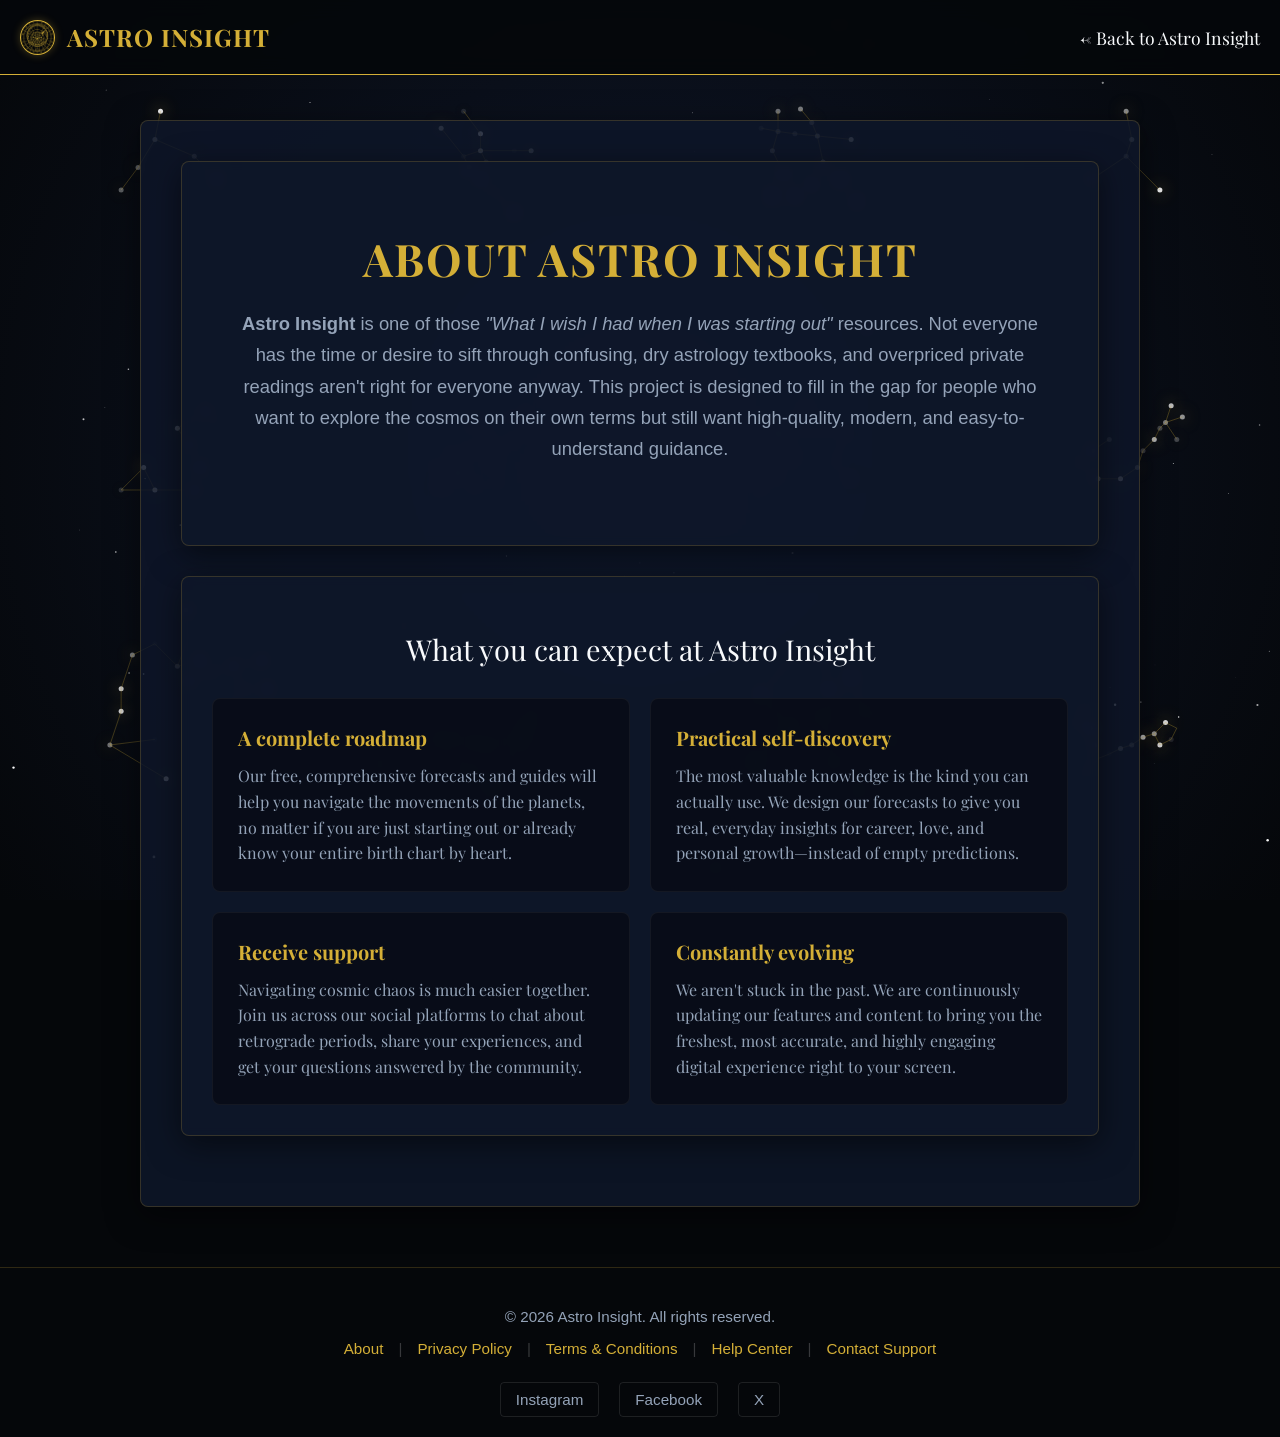
==== about.html @ 708755f7 "Update about.html" ====
<!DOCTYPE html>
<html lang="en">
<head>
    <meta charset="UTF-8">
    <meta name="viewport" content="width=device-width, initial-scale=1.0">
    <title>About | Astro Insight</title>
    <link href="https://fonts.googleapis.com/css2?family=Playfair+Display:ital,wght@0,400;0,700;1,400&display=swap" rel="stylesheet">
    <link rel="stylesheet" href="style.css">
</head>
<body>

    <!-- МАГІЧНИЙ ФОН (Додано) -->
    <canvas id="starlight-canvas"></canvas>

    <nav class="navbar">
        <a href="index.html" class="nav-logo-link" style="text-decoration: none; color: inherit;">
    <div class="nav-logo">
        <img src="logo.png" alt="Astro Insight Logo" class="logo-img">
        Astro Insight
    </div>
        </a>
        <div class="nav-links">
            <a href="index.html">← Back to Astro Insight</a>
        </div>
    </nav>

    <main class="about-container">
        <!-- Вступний текст -->
        <section class="about-intro">
            <h1>About Astro Insight</h1>
            <p class="hero-text">
                <strong>Astro Insight</strong> is one of those <em>"What I wish I had when I was starting out"</em> resources. Not everyone has the time or desire to sift through confusing, dry astrology textbooks, and overpriced private readings aren't right for everyone anyway. This project is designed to fill in the gap for people who want to explore the cosmos on their own terms but still want high-quality, modern, and easy-to-understand guidance.
            </p>
        </section>
        
        <!-- Сітка з 4 карток -->
        <section class="about-features">
            <h2>What you can expect at Astro Insight</h2>
            <div class="features-grid">
                <div class="feature-card">
                    <h4>A complete roadmap</h4>
                    <p>Our free, comprehensive forecasts and guides will help you navigate the movements of the planets, no matter if you are just starting out or already know your entire birth chart by heart.</p>
                </div>
                <div class="feature-card">
                    <h4>Practical self-discovery</h4>
                    <p>The most valuable knowledge is the kind you can actually use. We design our forecasts to give you real, everyday insights for career, love, and personal growth—instead of empty predictions.</p>
                </div>
                <div class="feature-card">
                    <h4>Receive support</h4>
                    <p>Navigating cosmic chaos is much easier together. Join us across our social platforms to chat about retrograde periods, share your experiences, and get your questions answered by the community.</p>
                </div>
                <div class="feature-card">
                    <h4>Constantly evolving</h4>
                    <p>We aren't stuck in the past. We are continuously updating our features and content to bring you the freshest, most accurate, and highly engaging digital experience right to your screen.</p>
                </div>
            </div>
        </section>
    </main>
    
    <footer class="site-footer">
    <p>&copy; 2026 Astro Insight. All rights reserved.</p>
    <div class="footer-links">
        <a href="about.html">About</a>
        <span class="divider">|</span>
        <a href="privacy.html">Privacy Policy</a>
        <span class="divider">|</span>
        <a href="terms.html">Terms & Conditions</a>
        <span class="divider">|</span>
        <a href="helpcenter.html">Help Center</a>
        <span class="divider">|</span>
        <a href="support.html">Contact Support</a>
    </div>
<div class="social-links">
        <a href="#" target="_blank" rel="noopener">Instagram</a>
        <a href="#" target="_blank" rel="noopener">Facebook</a>
        <a href="#" target="_blank" rel="noopener">X</a>
    </div>
</footer>
        
    <script src="script.js?v=20260612"></script>
</body>
</html>
---- style.css ----
/* ==========================================
   GLOBAL MOBILE FIXES & ACCESSIBILITY 
   ========================================== */
html, body {
    overflow-x: hidden; /* Strictly prevent horizontal scrolling */
    width: 100%;
}

*, *::before, *::after {
    box-sizing: border-box; /* Prevent padding from breaking widths */
}

/* Ensure 44x44px minimum tap targets for touchscreens */
.nav-links a, .dropdown-content a, .mobile-submenu a, .tab-btn, .custom-option {
    min-height: 44px;
    display: flex;
    align-items: center;
}

.dropdown-content a {
    padding: 12px 18px; /* Increased tap area */
}

.hamburger {
    padding: 10px; /* Increase tap area */
    margin-right: -10px;
}

/* Fix Tables breaking the layout on articles.html */
.zodiac-table {
    display: block;
    width: 100%;
    overflow-x: auto;
    -webkit-overflow-scrolling: touch;
    white-space: nowrap;
}

/* ==========================================
   ROOT VARIABLES & BASE
   ========================================== */
:root {
    --bg-dark: #0f172a;              /* Темна синя основа */
    --bg-body: #05070a;              /* Найтемніший фон body */
    --bg-panel: rgba(15, 23, 42, 0.85);
    --glow-color: #d4af37;           /* Базовий ЗОЛОТИЙ колір Astro Insight */
    --glow-color-dim: rgba(212, 175, 55, 0.2); 
    --glow-color-mid: rgba(212, 175, 55, 0.4); 
    --text-main: #f8fafc;
    --text-muted: #94a3b8;
    --color-success: #22c55e;        
    --color-success-hover: #16a34a;
    --color-danger: #ef4444;         
}

html { 
    scroll-behavior: smooth; 
    background-color: var(--bg-body); 
}

body {
    margin: 0; padding: 0; 
    font-family: 'Playfair Display', serif; 
    color: var(--text-main);
    background-color: transparent; 
    min-height: 100vh;
    position: relative;
}

/* ФІКСОВАНИЙ CANVAS ДЛЯ ЗІРОК */
#starlight-canvas {
    display: block;
    position: fixed;
    top: 0; left: 0;
    width: 100vw; height: 100vh;
    background: radial-gradient(circle at center, var(--bg-dark) 0%, var(--bg-body) 100%);
    background-size: cover;       
    background-repeat: no-repeat; 
    z-index: -1;
    pointer-events: none;
}

/* ==========================================
   NAVBAR
   ========================================== */
.navbar {
    position: fixed; top: 0; left: 0; width: 100%;
    background: rgba(5, 7, 10, 0.9); backdrop-filter: blur(10px);
    display: flex; justify-content: space-between; align-items: center; gap: 30px;
    padding: 15px 20px; z-index: 1000;
    border-bottom: 1px solid var(--glow-color);
    transition: border-color 0.8s ease;
}

.nav-logo { font-weight: bold; color: var(--glow-color); font-size: 1.5rem; text-transform: uppercase; margin-right: auto; letter-spacing: 1px; display: flex; align-items: center; gap: 12px; }
.logo-img { height: 35px; width: auto; border-radius: 50%; border: 1px solid var(--glow-color); box-shadow: 0 0 8px rgba(212, 175, 55, 0.3); transition: transform 0.3s cubic-bezier(0.25, 1, 0.5, 1), box-shadow 0.3s ease; cursor: pointer; }
.logo-img:hover { transform: scale(1.3); box-shadow: 0 0 15px var(--glow-color); }

.nav-links { display: flex; align-items: center; gap: 15px; }
.nav-links a { color: var(--text-main); text-decoration: none; font-size: 1.1rem; transition: 0.3s; }
.nav-links a:hover { color: var(--glow-color); }
.nav-logo-link { text-decoration: none; color: inherit; display: flex; align-items: center; }

.reset-btn {
    background: transparent; border: 1px solid var(--text-muted);
    color: var(--text-muted); padding: 5px 12px; border-radius: 15px;
    font-size: 0.9rem; cursor: pointer; transition: 0.3s; margin-left: 10px;
    font-family: 'Playfair Display', serif;
}
.reset-btn:hover { border-color: var(--glow-color); color: var(--glow-color); }

/* ==========================================
   MAIN LAYOUT & CARDS
   ========================================== */
.container {
    position: relative; z-index: 1; width: 95%; max-width: 1000px;
    margin: 100px auto 40px; text-align: center;
}

header h1 { font-size: 3.5rem; color: var(--glow-color); margin-bottom: 5px; text-transform: uppercase; letter-spacing: 3px; font-weight: 700;}
.subtitle { color: var(--text-muted); font-size: 1.1rem; margin-bottom: 20px; font-style: italic;}

section {
    background: var(--bg-panel); backdrop-filter: blur(5px);
    padding: 30px; border-radius: 8px; margin-bottom: 30px;
    border: 1px solid var(--glow-color-dim);
    box-shadow: 0 8px 32px rgba(0,0,0,0.5);
    transition: border-color 0.8s ease, box-shadow 0.8s ease;
}
section:hover { border-color: var(--glow-color); box-shadow: 0 0 20px rgba(0,0,0,0.6);}
section h3 { font-size: 2rem; margin-top: 0; color: var(--text-main); font-weight: 400;}

.omen-box { border-left: 3px solid var(--glow-color); display: flex; justify-content: center; gap: 10px; font-size: 1.2rem;}
.omen-label { font-weight: bold; color: var(--glow-color);}

.two-col-grid { display: grid; grid-template-columns: 1fr 1fr; gap: 30px; margin-bottom: 30px; }

/* Forms & Inputs */
.selector-group, .ask-input-group { display: flex; justify-content: center; align-items: center; gap: 10px; margin: 15px 0; }
select, input { padding: 12px; background: rgba(0,0,0,0.5); color: white; border: 1px solid var(--text-muted); border-radius: 4px; outline: none; font-family: 'Playfair Display', serif; font-size: 1.1rem;}
select:focus, input:focus { border-color: var(--glow-color); }
.ask-input-group input { width: 70%; }
.plus-icon { font-size: 2rem; color: var(--glow-color); }

.glow-btn {
    padding: 12px 25px; background: var(--glow-color); border: none; border-radius: 4px;
    color: var(--bg-body); font-weight: bold; cursor: pointer; transition: 0.3s; text-transform: uppercase; letter-spacing: 1px; font-family: 'Playfair Display', serif; font-size: 1rem;
}
.glow-btn:hover { background: var(--text-main); box-shadow: 0 0 15px var(--glow-color); }
.glow-btn.outline { background: transparent; border: 1px solid var(--glow-color); color: var(--glow-color); }
.glow-btn.outline:hover { background: var(--glow-color); color: var(--bg-body); }
.glow-btn.success-btn { background: var(--color-success); color: var(--bg-body); }
.glow-btn.success-btn:hover { background: var(--color-success-hover); box-shadow: 0 0 15px var(--color-success); }

.result-text { margin-top: 15px; font-style: italic; color: var(--glow-color); font-size: 1.2rem; min-height: 25px;}

/* Zodiac Grid */
.zodiac-grid { display: grid; grid-template-columns: repeat(auto-fit, minmax(140px, 1fr)); gap: 15px; }
.card {
    background: rgba(0,0,0,0.4); padding: 25px 10px; border-radius: 8px; cursor: pointer;
    border: 1px solid rgba(255,255,255,0.05); transition: 0.5s;
}
.card:hover { transform: translateY(-5px); border-color: var(--glow-color); background: rgba(0,0,0,0.7);}
.card .icon { font-size: 3rem; margin-bottom: 10px; transition: color 0.8s; }
.card h3 { margin: 0 0 5px 0; font-size: 1.4rem; }
.sign-motto { font-size: 0.9rem; color: var(--text-muted); font-style: italic; }

/* 3D Tarot */
.tarot-grid { display: flex; justify-content: center; gap: 20px; margin-top: 25px; flex-wrap: wrap; perspective: 1000px; }
.tarot-card { width: 130px; height: 210px; cursor: pointer; background: transparent; border: none; padding: 0;}
.tarot-inner { position: relative; width: 100%; height: 100%; text-align: center; transition: transform 0.8s cubic-bezier(0.175, 0.885, 0.32, 1.275); transform-style: preserve-3d; }
.tarot-card.flipped .tarot-inner { transform: rotateY(180deg); }
.tarot-front, .tarot-back { position: absolute; width: 100%; height: 100%; backface-visibility: hidden; border-radius: 8px; display: flex; flex-direction: column; justify-content: center; align-items: center; padding: 10px; }
.tarot-front { background: rgba(0,0,0,0.8); border: 2px solid var(--glow-color); color: var(--glow-color); font-size: 3.5rem; }
.tarot-back { background: var(--bg-panel); border: 2px solid var(--text-main); transform: rotateY(180deg); }
.tarot-title { color: var(--glow-color); font-size: 0.9rem; margin-bottom: 15px; font-style: italic;}
.tarot-name { font-weight: bold; font-size: 1.2rem; color: var(--text-main);}

/* ==========================================
   MODAL, TABS & ATTRIBUTES
   ========================================== */
.modal { 
    display: none; position: fixed; z-index: 2000; left: 0; top: 0; 
    width: 100%; height: 100%; background-color: rgba(0,0,0,0.85); overflow-y: auto;
}
.modal-content { 
    background-color: var(--bg-panel); border: 2px solid var(--glow-color); 
    width: 85%; max-width: 750px; max-height: 85vh; border-radius: 12px; 
    position: relative; box-shadow: 0 0 40px rgba(0,0,0,0.8);
    display: flex; flex-direction: column; margin: 100px auto 40px; 
}
.modal-header { flex: 0 0 auto; display: flex; justify-content: flex-end; padding: 10px 15px; background: rgba(0,0,0,0.2); }
.close-btn { font-size: 28px; cursor: pointer; color: var(--glow-color); line-height: 1; padding: 5px; }
.close-btn:hover { color: white; }
.modal-body { padding: 25px; overflow-y: auto; flex: 1; }
.glow-text { color: var(--glow-color); margin-top: 0; text-transform: uppercase; letter-spacing: 2px; font-size: 2.2rem; }

.modal-tabs { display: flex; border-bottom: 1px solid rgba(255,255,255,0.1); margin-bottom: 20px; }
.tab-btn { flex: 1; background: transparent; border: none; color: var(--text-muted); padding: 12px; cursor: pointer; border-bottom: 3px solid transparent; font-family: 'Playfair Display', serif; font-size: 1.05rem; }
.tab-btn.active { color: var(--glow-color); border-bottom-color: var(--glow-color); font-weight: bold; }
.tab-content { display: none; line-height: 1.6; text-align: left; font-size: 1.1rem; }
.tab-content.active-content { display: block; animation: fadeIn 0.4s; }

.lucky-attributes { 
    display: flex; justify-content: space-between; align-items: center; gap: 15px; 
    background: rgba(0,0,0,0.4); padding: 15px; border-radius: 6px; 
    margin-bottom: 20px; border: 1px solid rgba(255,255,255,0.1); flex-wrap: wrap;
}
.attribute-box { display: flex; align-items: center; gap: 8px; font-size: 1rem; }
.attr-label { color: var(--text-muted); font-style: italic; }
.attr-value { font-weight: bold; color: var(--text-main); }
.modal-actions { display: flex; flex-direction: row; gap: 15px; margin-top: 25px; }
.modal-actions button { flex: 1; padding: 12px; }

/* ==========================================
   DROPDOWN MENU FOR ARTICLES
   ========================================== */
.nav-dropdown { position: relative; display: inline-block; padding-bottom: 15px; margin-bottom: -15px; }
.nav-dropdown .dropbtn { cursor: pointer; color: var(--text-main); text-decoration: none; font-size: 1.1rem; transition: 0.3s; }
.nav-dropdown:hover .dropbtn { color: var(--glow-color); }
.dropdown-content {
    display: none; position: absolute; top: 100%; left: 50%; transform: translateX(-50%);
    background: rgba(5, 7, 10, 0.95); backdrop-filter: blur(15px); min-width: 180px;
    box-shadow: 0px 8px 32px rgba(0, 0, 0, 0.7); border: 1px solid var(--glow-color-dim);
    border-radius: 6px; z-index: 1010; padding: 6px 0; transition: all 0.3s ease;
}
.dropdown-content::before {
    content: ''; position: absolute; bottom: 100%; left: 50%; transform: translateX(-50%);
    border: 6px solid transparent; border-bottom-color: var(--glow-color-dim);
}
.dropdown-content a { color: var(--text-main); padding: 10px 18px; text-decoration: none; display: block; font-size: 1rem; text-align: left; transition: 0.2s; font-family: 'Playfair Display', serif; }
.dropdown-content a:hover { background: rgba(212, 175, 55, 0.1); color: var(--glow-color); }
.nav-dropdown:hover .dropdown-content { display: block; border-color: var(--glow-color); }

.mobile-submenu {
    display: flex; flex-direction: column; align-items: center; gap: 8px; margin: 5px 0 15px 0;
    padding: 5px; background: rgba(255, 255, 255, 0.02); border-radius: 6px; width: 80%;
}
.mobile-submenu a { font-size: 1rem !important; color: var(--text-muted) !important; }
.mobile-submenu a:hover { color: var(--glow-color) !important; }

@keyframes fadeIn { from { opacity: 0; transform: translateY(5px); } to { opacity: 1; transform: translateY(0); } }

/* ==========================================
   PERSONAL GRIMOIRE (Archive)
   ========================================== */
.archive-item { 
    background: rgba(0,0,0,0.4); padding: 15px; border-radius: 4px; margin-top: 15px; 
    border-left: 3px solid var(--glow-color); text-align: left; cursor: pointer;
    transition: all 0.3s ease; display: flex; justify-content: space-between; align-items: center;
}
.archive-item:hover { background: rgba(0,0,0,0.7); transform: translateX(5px); border-color: var(--text-main); }
.archive-info { flex-grow: 1; }
.archive-date { font-size: 0.9rem; color: var(--text-muted); margin-bottom: 5px; font-style: italic; }
.delete-btn { background: transparent; border: none; color: var(--text-muted); font-size: 1.8rem; cursor: pointer; padding: 0 10px; transition: color 0.3s; line-height: 1; }
.delete-btn:hover { color: var(--color-danger); }

/* ==========================================
   MOBILE MENU BASE
   ========================================== */
.hamburger { display: none; flex-direction: column; gap: 6px; cursor: pointer; z-index: 2001; }
.hamburger span { width: 30px; height: 3px; background: var(--glow-color); transition: 0.3s; border-radius: 2px;}

.mobile-menu {
    position: fixed; top: 0; right: -100%; width: 100vw; height: 100vh;
    background: rgba(5, 7, 10, 0.98); backdrop-filter: blur(15px);
    z-index: 2000; display: flex; flex-direction: column;
    align-items: center; justify-content: center; gap: 35px;
    transition: 0.5s cubic-bezier(0.77, 0.2, 0.05, 1);
}
.mobile-menu.open { right: 0; }
.close-menu { position: absolute; top: 20px; right: 30px; font-size: 50px; color: var(--glow-color); cursor: pointer; }
.mobile-menu a { font-size: 2.2rem; color: var(--text-main); text-decoration: none; text-transform: uppercase; letter-spacing: 2px;}
.mobile-menu a:hover { color: var(--glow-color); }

/* ==========================================
   ABOUT SECTION
   ========================================== */
.about-container { max-width: 1000px; margin: 120px auto 60px; padding: 40px; background: var(--bg-panel); border-radius: 8px; border: 1px solid var(--glow-color-dim); box-shadow: 0 8px 32px rgba(0,0,0,0.5); text-align: center; }
.about-intro h1 { font-size: 2.8rem; color: var(--glow-color); margin-bottom: 20px; font-family: 'Playfair Display', serif; text-transform: uppercase; letter-spacing: 2px; }
.hero-text { font-size: 1.15rem; line-height: 1.7; color: var(--text-muted); max-width: 800px; margin: 0 auto 50px; font-family: sans-serif; }
.about-features h2 { font-size: 1.8rem; color: var(--text-main); margin-bottom: 30px; font-weight: 400; }
.features-grid { display: grid; grid-template-columns: repeat(2, 1fr); gap: 20px; text-align: left; }
.feature-card { background: rgba(0, 0, 0, 0.4); padding: 25px; border-radius: 8px; border: 1px solid rgba(255, 255, 255, 0.05); transition: transform 0.4s ease, border-color 0.4s ease; }
.feature-card:hover { transform: translateY(-5px); border-color: var(--glow-color); background: rgba(0, 0, 0, 0.7); }
.feature-card h4 { font-size: 1.25rem; margin-top: 0; margin-bottom: 12px; color: var(--glow-color); font-family: 'Playfair Display', serif; }
.feature-card p { font-size: 1rem; line-height: 1.6; margin: 0; color: var(--text-muted); }

/* ==========================================
   STATIC PAGES BACKGROUND
   ========================================== */
body.static-page { background: radial-gradient(circle at center, var(--bg-dark) 0%, var(--bg-body) 100%) !important; background-size: cover !important; background-repeat: no-repeat !important; }

/* ==========================================
   HELP CENTER & FAQ
   ========================================== */
.faq-container { max-width: 800px; margin: 120px auto 60px; padding: 40px; background: var(--bg-panel); border-radius: 8px; border: 1px solid var(--glow-color-dim); box-shadow: 0 8px 32px rgba(0,0,0,0.5); text-align: left; }
.faq-header { border-bottom: 1px solid rgba(255,255,255,0.1); padding-bottom: 20px; margin-bottom: 35px; text-align: center; }
.faq-header h1 { font-size: 2.5rem; color: var(--glow-color); margin: 0 0 10px 0; text-transform: uppercase; letter-spacing: 2px;}
.faq-header p { font-size: 1.1rem; color: var(--text-muted); margin: 0; font-family: sans-serif; }
.faq-category-title { font-size: 1.3rem; color: var(--text-main); margin: 30px 0 15px 0; font-weight: 400; letter-spacing: 1px; display: flex; align-items: center; }
.faq-category-title::after { content: ''; flex-grow: 1; margin-left: 15px; height: 1px; background: rgba(255, 255, 255, 0.05); }
details { background: rgba(255, 255, 255, 0.01); border: 1px solid rgba(255, 255, 255, 0.05); border-radius: 6px; margin-bottom: 12px; padding: 16px 20px; transition: all 0.3s ease; }
details[open] { border-color: var(--glow-color-mid); background: rgba(255, 255, 255, 0.03); box-shadow: 0 4px 20px rgba(0, 0, 0, 0.2); }
summary { font-size: 1.1rem; color: var(--text-main); font-family: sans-serif; cursor: pointer; list-style: none; position: relative; padding-right: 30px; font-weight: 400; }
summary::-webkit-details-marker { display: none; }
summary::after { content: '→'; position: absolute; right: 0; top: 50%; transform: translateY(-50%); color: var(--text-muted); transition: transform 0.3s ease, color 0.3s ease; }
details[open] summary::after { transform: translateY(-50%) rotate(90deg) !important; color: var(--glow-color); }
details p, details ul { margin-top: 15px; margin-bottom: 0; font-family: sans-serif; color: var(--text-muted); font-size: 1rem; line-height: 1.6; }
details li { margin-bottom: 8px; }
.faq-footer { text-align: center; margin-top: 50px; padding-top: 30px; border-top: 1px solid rgba(255,255,255,0.05); }
.faq-footer h3 { color: var(--text-main); font-size: 1.4rem; font-weight: 400; margin: 0 0 10px 0; }
.faq-footer p { color: var(--text-muted); font-family: sans-serif; }
.faq-footer a { color: var(--glow-color); text-decoration: none; }
.faq-footer a:hover { text-decoration: underline; }

/* ==========================================
   PRIVACY POLICY & TERMS
   ========================================== */
.privacy-container, .terms-container { max-width: 800px; margin: 120px auto 60px; padding: 40px; background: var(--bg-panel); border-radius: 8px; border: 1px solid var(--glow-color-dim); box-shadow: 0 8px 32px rgba(0,0,0,0.5); text-align: left; }
.privacy-header, .terms-header { border-bottom: 1px solid rgba(255,255,255,0.1); padding-bottom: 20px; margin-bottom: 30px; text-align: center; }
.privacy-header h1, .terms-header h1 { font-size: 2.5rem; color: var(--glow-color); margin: 0 0 10px 0; text-transform: uppercase; letter-spacing: 2px;}
.privacy-intro-summary { background: rgba(255, 255, 255, 0.03); border-left: 3px solid var(--glow-color); padding: 20px; margin-bottom: 40px; border-radius: 0 4px 4px 0; }
.privacy-section, .terms-section { margin-bottom: 35px; }
.privacy-section h2, .terms-section h2 { font-size: 1.4rem; color: var(--text-main); margin-bottom: 15px; font-weight: 400; border-bottom: 1px solid rgba(255,255,255,0.05); padding-bottom: 5px; }
.privacy-section p, .privacy-section li, .terms-section p, .terms-section li { font-size: 1.05rem; line-height: 1.7; color: var(--text-muted); margin-bottom: 12px; font-family: sans-serif; }
.privacy-section ul, .terms-section ul { padding-left: 20px; margin-bottom: 15px; }
.privacy-section strong, .terms-section strong { color: var(--glow-color); font-weight: normal; }
.hr-divider { border: 0; height: 1px; background: linear-gradient(to right, transparent, var(--glow-color-dim), transparent); margin: 30px 0; }
.last-updated { font-size: 1rem; color: var(--text-muted); font-style: italic; margin: 0; }

/* ==========================================
   CONTACT SUPPORT
   ========================================== */
.contact-container { max-width: 900px; margin: 120px auto 60px; padding: 40px; background: var(--bg-panel); border-radius: 8px; border: 1px solid var(--glow-color-dim); box-shadow: 0 8px 32px rgba(0,0,0,0.5); }
.contact-header { border-bottom: 1px solid rgba(255,255,255,0.1); padding-bottom: 20px; margin-bottom: 40px; text-align: center; }
.contact-header h1 { font-size: 2.5rem; color: var(--glow-color); margin: 0 0 10px 0; text-transform: uppercase; letter-spacing: 2px;}
.contact-header p { font-size: 1.1rem; color: var(--text-muted); margin: 0; font-family: sans-serif; }
.contact-grid { display: grid; grid-template-columns: 1fr 1fr; gap: 40px; text-align: left; }
.contact-info h2 { font-size: 1.5rem; color: var(--text-main); margin-top: 0; margin-bottom: 15px; font-weight: 400; }
.contact-info p { font-size: 1.05rem; line-height: 1.6; color: var(--text-muted); font-family: sans-serif; margin-bottom: 25px; }
.info-details { list-style: none; padding: 0; margin: 0 0 30px 0; }
.info-details li { font-family: sans-serif; color: var(--text-muted); margin-bottom: 15px; display: flex; align-items: center; font-size: 1rem; }
.info-details strong { color: var(--glow-color); font-weight: normal; margin-right: 8px; }
.social-links { display: flex; gap: 15px; }
.social-links a { color: var(--text-muted); font-family: sans-serif; text-decoration: none; font-size: 0.95rem; border: 1px solid rgba(255, 255, 255, 0.1); padding: 8px 15px; border-radius: 4px; transition: all 0.3s ease; }
.social-links a:hover { border-color: var(--glow-color); color: var(--glow-color); }
.contact-form { background: rgba(0,0,0,0.3); padding: 30px; border-radius: 6px; border: 1px solid rgba(255,255,255,0.05); }
.form-group { margin-bottom: 20px; }
.form-group label { display: block; color: var(--text-muted); margin-bottom: 8px; font-family: sans-serif; font-size: 0.95rem; }
.form-group input, .form-group textarea { width: 100%; box-sizing: border-box; background: rgba(0, 0, 0, 0.5); border: 1px solid rgba(255, 255, 255, 0.1); color: white; padding: 12px 15px; border-radius: 4px; font-family: sans-serif; font-size: 1rem; transition: border-color 0.3s; }
.form-group input:focus, .form-group textarea:focus { outline: none; border-color: var(--glow-color); }
.form-group textarea { resize: vertical; min-height: 120px; }
.submit-btn { width: 100%; padding: 14px; background: var(--glow-color); color: var(--bg-body); border: none; border-radius: 4px; font-family: 'Playfair Display', serif; font-size: 1.1rem; font-weight: bold; text-transform: uppercase; letter-spacing: 1px; cursor: pointer; transition: all 0.3s ease; }
.submit-btn:hover { background: var(--text-main); box-shadow: 0 0 15px var(--glow-color); }

/* ==========================================
   GLOBAL SITE FOOTER
   ========================================== */
.site-footer { text-align: center; padding: 40px 20px 20px; margin-top: 50px; border-top: 1px solid var(--glow-color-dim); color: var(--text-muted); font-family: sans-serif; font-size: 0.95rem; }
.site-footer p { margin: 0 0 15px 0; }
.footer-links { display: flex; justify-content: center; align-items: center; gap: 15px; flex-wrap: wrap; }
.footer-links a { color: var(--glow-color); text-decoration: none; transition: color 0.3s ease; }
.footer-links a:hover { color: var(--text-main); text-shadow: 0 0 8px var(--glow-color); }
.footer-links .divider { color: rgba(255, 255, 255, 0.2); }

/* ==========================================
   ASTRO-COMPATIBILITY PREMIUM WIDGET
   ========================================== */
.compatibility-section { padding: 60px 20px; display: flex; justify-content: center; align-items: center; }
.compatibility-container { background: transparent; border: none; padding: 40px 30px; max-width: 650px; width: 100%; text-align: center; box-shadow: none; }
.compatibility-container h2 { font-family: 'Playfair Display', serif; font-size: 2.2rem; color: var(--text-main); margin-top: 0; margin-bottom: 10px; text-shadow: 0 0 10px rgba(212, 175, 55, 0.2); }
.compatibility-subtitle { font-family: sans-serif; color: var(--text-muted); font-size: 0.95rem; margin-bottom: 35px; }
.compatibility-form { display: flex; justify-content: space-between; align-items: flex-end; gap: 15px; margin-bottom: 35px; }
.select-group { flex: 1; text-align: left; }
.select-group label { display: block; font-family: sans-serif; font-size: 0.85rem; text-transform: uppercase; letter-spacing: 1px; color: var(--glow-color); margin-bottom: 8px; padding-left: 5px; }
.cosmic-connector { font-size: 1.5rem; color: var(--glow-color); padding-bottom: 8px; text-shadow: 0 0 10px var(--glow-color); animation: pulseGlow 2s infinite ease-in-out; }
.compat-btn { background: var(--glow-color); border: none; border-radius: 8px; padding: 14px 35px; color: var(--bg-body); font-family: 'Playfair Display', serif; font-size: 1.1rem; font-weight: bold; text-transform: uppercase; cursor: pointer; letter-spacing: 1px; transition: all 0.3s ease; box-shadow: 0 0 10px rgba(212, 175, 55, 0.4); }
.compat-btn:hover { transform: translateY(-2px); background: var(--text-main); color: var(--bg-body); box-shadow: 0 0 20px var(--glow-color); }
.compat-btn:active { transform: translateY(1px); }
.compat-result-box { margin-top: 30px; padding: 20px; background: rgba(5, 7, 10, 0.6); border-left: 3px solid var(--glow-color); border-radius: 4px 8px 8px 4px; text-align: left; font-family: 'Playfair Display', serif; font-size: 1.1rem; line-height: 1.6; color: var(--text-main); animation: fadeIn 0.5s ease-out; }
#compatibility-result { margin-top: 30px; text-align: center; border: none; box-shadow: none; background: transparent; padding: 0; }
.compat-score-circle { width: 140px; height: 140px; margin: 0 auto 25px; border-radius: 50%; background: radial-gradient(circle, rgba(212, 175, 55, 0.15) 0%, rgba(5, 7, 10, 0.8) 100%); border: 2px solid var(--glow-color); box-shadow: 0 0 30px rgba(212, 175, 55, 0.3); display: flex; align-items: center; justify-content: center; font-size: 3.8rem; font-family: 'Playfair Display', serif; color: var(--glow-color); }
.compat-analytics { display: flex; flex-direction: column; gap: 15px; text-align: left; }
.insight-box { padding: 15px 20px; border-radius: 8px; background: rgba(255, 255, 255, 0.03); border-left: 4px solid; }
.strength-box { border-left-color: #4CAF50; }
.growth-box { border-left-color: #FF9800; }
.insight-box h4 { margin: 0 0 8px 0; font-size: 1.1rem; letter-spacing: 1px; }
.insight-box p { margin: 0; font-size: 0.95rem; color: var(--text-main); line-height: 1.5; }

@keyframes pulseGlow { 0%, 100% { opacity: 0.6; text-shadow: 0 0 5px var(--glow-color); } 50% { opacity: 1; text-shadow: 0 0 15px var(--glow-color), 0 0 25px var(--glow-color); } }

/* ==========================================
   BLOG POST STYLES & ZODIAC ARTICLES
   ========================================== */
.blog-post { max-width: 800px; margin: 0 auto; padding: 20px; background: rgba(5, 7, 10, 0.6); border-radius: 12px; border: 1px solid rgba(212, 175, 55, 0.2); box-shadow: 0 0 20px rgba(0, 0, 0, 0.5); }
.blog-header { text-align: center; margin-bottom: 40px; }
.blog-title { color: var(--glow-color); font-size: 2.5rem; line-height: 1.3; margin-bottom: 15px; letter-spacing: 1px; }
.blog-meta { color: var(--text-muted); font-style: italic; font-size: 1rem; border-bottom: 1px solid rgba(212, 175, 55, 0.3); padding-bottom: 20px; }
.blog-content { color: var(--text-main); font-size: 1.15rem; line-height: 1.8; text-align: left; }
.blog-content h2 { color: var(--glow-color); margin-top: 40px; margin-bottom: 20px; font-size: 1.8rem; letter-spacing: 1px; }
.blog-content p { margin-bottom: 20px; }

.zodiac-table th, .zodiac-table td { padding: 15px; border-bottom: 1px solid rgba(212, 175, 55, 0.3); text-align: left; }
.zodiac-table th { color: var(--glow-color); font-weight: bold; text-transform: uppercase; letter-spacing: 1px; }
.zodiac-table tr:hover { background: rgba(212, 175, 55, 0.05); }

.articles-container { padding-top: 100px; padding-bottom: 50px; }
.page-title { text-align: center; color: var(--glow-color, #d4af37); font-size: 2.5rem; margin-bottom: 10px; text-shadow: 0 0 15px rgba(212, 175, 55, 0.5); }
.page-subtitle { text-align: center; color: #ccc; margin-bottom: 50px; }
.zodiac-article-block { background: rgba(20, 20, 30, 0.7); border-left: 4px solid var(--glow-color, #d4af37); border-radius: 0 8px 8px 0; padding: 30px; margin-bottom: 40px; box-shadow: 0 5px 15px rgba(0, 0, 0, 0.3); transition: transform 0.3s ease, border-color 0.3s ease; }
.zodiac-article-block:hover { transform: translateX(10px); }
.zodiac-article-block h2 { color: #fff; margin-bottom: 15px; font-size: 1.8rem; display: flex; align-items: center; gap: 10px; }
.article-content p { color: #ddd; line-height: 1.6; margin-bottom: 15px; }

/* ==========================================
   SVG ICONS & WIDGET SELECTS
   ========================================== */
.zodiac-svg-icon { width: 100%; height: 100%; max-width: 48px; display: inline-block; vertical-align: middle; }
.zodiac-svg-icon circle, .zodiac-svg-icon path { fill: var(--glow-color) !important; transition: fill 0.3s ease, filter 0.3s ease; }
.zodiac-card:hover .zodiac-svg-icon circle, .zodiac-card:hover .zodiac-svg-icon path { fill: #ffffff !important; filter: drop-shadow(0 0 8px var(--glow-color)); }

.custom-select { position: relative; width: 100%; min-width: 220px; }
.select-trigger { display: flex; justify-content: space-between; align-items: center; padding: 12px 16px; background: rgba(20, 20, 30, 0.8); border: 1px solid rgba(212, 175, 55, 0.4); border-radius: 8px; color: #fff; cursor: pointer; transition: all 0.3s ease; }
.select-trigger:hover { border-color: var(--glow-color, #d4af37); box-shadow: 0 0 10px rgba(212, 175, 55, 0.2); }
.selected-content { display: flex; align-items: center; gap: 12px; }
.custom-options { position: absolute; top: 100%; left: 0; width: 100%; background: #12121a; border: 1px solid rgba(212, 175, 55, 0.4); border-radius: 8px; margin-top: 5px; padding: 0; list-style: none; max-height: 190px; overflow-y: auto; z-index: 100; box-shadow: 0 12px 30px rgba(0, 0, 0, 0.6); opacity: 0; visibility: hidden; transform: translateY(-10px); transition: all 0.3s ease; }
.custom-options.open { opacity: 1; visibility: visible; transform: translateY(0); }
.custom-option { display: flex; align-items: center; padding: 8px 16px; gap: 10px; cursor: pointer; color: #fff; font-size: 0.95rem; transition: background 0.2s; }
.custom-option:hover { background: rgba(212, 175, 55, 0.15); }
.dropdown-icon { width: 20px; height: 20px; display: flex; justify-content: center; align-items: center; color: var(--glow-color, #d4af37); }
.dropdown-icon svg { width: 100%; height: 100%; fill: currentColor; display: block; }

/* ==========================================
   MODAL TITLE LINK
   ========================================== */
.modal-title-link { color: var(--glow-color, #d4af37); text-decoration: none; display: inline-flex; align-items: center; gap: 8px; transition: all 0.3s ease; cursor: pointer; }
.modal-title-link:hover { text-shadow: 0 0 15px var(--glow-color, #d4af37); transform: scale(1.05); }
.modal-title-link .link-icon { font-size: 0.6em; opacity: 0.7; transition: transform 0.3s ease; }
.modal-title-link:hover .link-icon { transform: translate(3px, -3px); }

/* ==========================================
   CONSOLIDATED TABLET & MOBILE MÓDOSÍTÁSOK (1024px, 768px, 480px)
   ========================================== */
@media (max-width: 1024px) {
    .zodiac-grid { grid-template-columns: repeat(3, 1fr); }
}

@media (max-width: 768px) {
    /* Performance */
    *, *::before, *::after {
        backdrop-filter: none !important;
        -webkit-backdrop-filter: none !important;
    }
    
    /* Navigation */
    #desktopNav { display: none; } 
    .hamburger { display: flex; flex-direction: column; gap: 6px; cursor: pointer; } 
    
    /* Typography Scaling */
    header h1 { font-size: 2.2rem; margin-top: 10px;}
    .subtitle { font-size: 1rem; }
    section h3 { font-size: 1.6rem; }
    .blog-title, .faq-header h1, .contact-header h1, .terms-header h1, .privacy-header h1, .about-intro h1, .page-title { 
        font-size: 1.8rem; 
    }
    
    /* Spacing & Layouts */
    section { padding: 20px 15px; }
    .two-col-grid { grid-template-columns: 1fr; gap: 20px;}
    .contact-grid { grid-template-columns: 1fr; gap: 30px; }
    
    /* Zodiac Grids */
    .zodiac-grid { grid-template-columns: repeat(2, 1fr); gap: 12px; }
    .card { padding: 15px 5px; }
    .card .icon { font-size: 2.5rem; }
    .card h3 { font-size: 1.1rem; }
    
    /* Tarot Cards (FIXED ASPECT RATIO) */
    .tarot-grid { 
        flex-direction: row; 
        flex-wrap: wrap; 
        justify-content: center; 
        gap: 15px;
    }
    .tarot-card { 
        width: 30%; 
        min-width: 90px; 
        max-width: 120px; 
        height: 170px; /* Restored tall card shape */
    } 
    
    /* Forms & Inputs */
    .ask-input-group, .selector-group { flex-direction: column; width: 100%; }
    .ask-input-group input, .selector-group select { width: 100%; }
    .glow-btn, .submit-btn, input, select { width: 100%; min-height: 48px; }
    
    /* Fortune Modal */
    .modal-content { 
        width: 95% !important; 
        margin: 80px auto 20px !important; 
        padding: 25px 15px; 
    }
    .modal-body { padding: 15px; }
    .glow-text { font-size: 1.8rem !important; }
    .modal-tabs { flex-wrap: wrap; }
    .tab-btn { flex: 1 1 100%; text-align: center; border-bottom: 1px solid rgba(255,255,255,0.1); padding: 10px;}
    .modal-actions { flex-direction: column; gap: 10px;}
    
    /* Modal Attributes (FIXED STACKING) */
    .lucky-attributes { 
        flex-direction: column; 
        align-items: stretch; 
        gap: 12px; 
    }
    .attribute-box {
        justify-content: space-between;
        width: 100%;
        border-bottom: 1px solid rgba(255,255,255,0.05);
        padding-bottom: 5px;
    }
    .attribute-box:last-child { border-bottom: none; }
    .attribute-box.energy-box { justify-content: center !important; text-align: center; }

    /* Compatibility Widget */
    .compatibility-section { padding: 40px 15px; }
    .compatibility-container { padding: 25px 15px; }
    .compatibility-form { flex-direction: column; align-items: stretch; gap: 15px; margin-bottom: 25px; }
    .select-group { width: 100%; }
    .custom-select { min-width: 100%; } /* Prevents overflow */
    .cosmic-connector { transform: rotate(90deg); margin: 10px 0; padding-bottom: 0; }
    .compat-btn { width: 100%; }
    
    /* Articles & Static Pages (FIXED RIGHT SHIFT) */
    .privacy-container, .faq-container, .contact-container, .about-container, .terms-container { 
        margin: 100px auto 40px; 
        width: 92%;
        padding: 25px 15px; 
    }
    .blog-post, .zodiac-article-block {
        padding: 20px 15px;
        border-radius: 8px;
    }

    /* About Page Mobile Fixes */
    .features-grid { grid-template-columns: 1fr; gap: 20px; }
    .hero-text { font-size: 1.05rem; margin-bottom: 30px; }
    .feature-card { padding: 20px 15px; }
}

@media (max-width: 480px) {
    header h1 { font-size: 1.8rem; }
    .subtitle { font-size: 0.9rem; }
    .blog-title { font-size: 1.5rem; }
    
    /* Tarot Card scaling for very small screens (iPhone SE) */
    .tarot-card { 
        width: 45%; 
        max-width: 130px; 
        height: 160px; 
    }
    
    .modal-content { margin: 85px auto 20px !important; padding: 20px 12px; }
    .glow-text { font-size: 1.5rem !important; }
    .zodiac-grid { grid-template-columns: repeat(2, 1fr); gap: 8px; }
    .card { padding: 12px 5px; }
    .card .icon { font-size: 2rem; }
    .card h3 { font-size: 1rem; }
    
    .compat-score-circle {
        width: 110px;
        height: 110px;
        font-size: 2.8rem;
    }
    
    /* Compact static page margins for very small screens */
    .privacy-container, .faq-container, .contact-container, .about-container, .terms-container { 
        margin: 85px auto 30px; 
        width: 95%; 
        padding: 20px 10px; 
    }
}
@media (min-width: 769px) {
    #planetsGrid {
        grid-template-columns: repeat(5, 1fr);
    }
}
.site-footer .social-links {
    display: flex;
    justify-content: center !important; /* A !important biztosítja, hogy felülírja a korábbi szabályokat */
    align-items: center;
    width: 100%; /* Kényszeríti, hogy a doboz kitöltse a teret, így van mihez képest középre kerülnie */
    margin-top: 25px;
    gap: 20px;
}

.social-links a {
    color: var(--text-muted); /* Ez pontosan az "All rights reserved" színe */
    text-decoration: none;
    transition: color 0.3s ease;
}

.social-links a:hover {
    color: var(--glow-color); /* Tipp: hovernél felveszi a fenti menü arany/sárga színét, így nagyon menő lesz! */
}
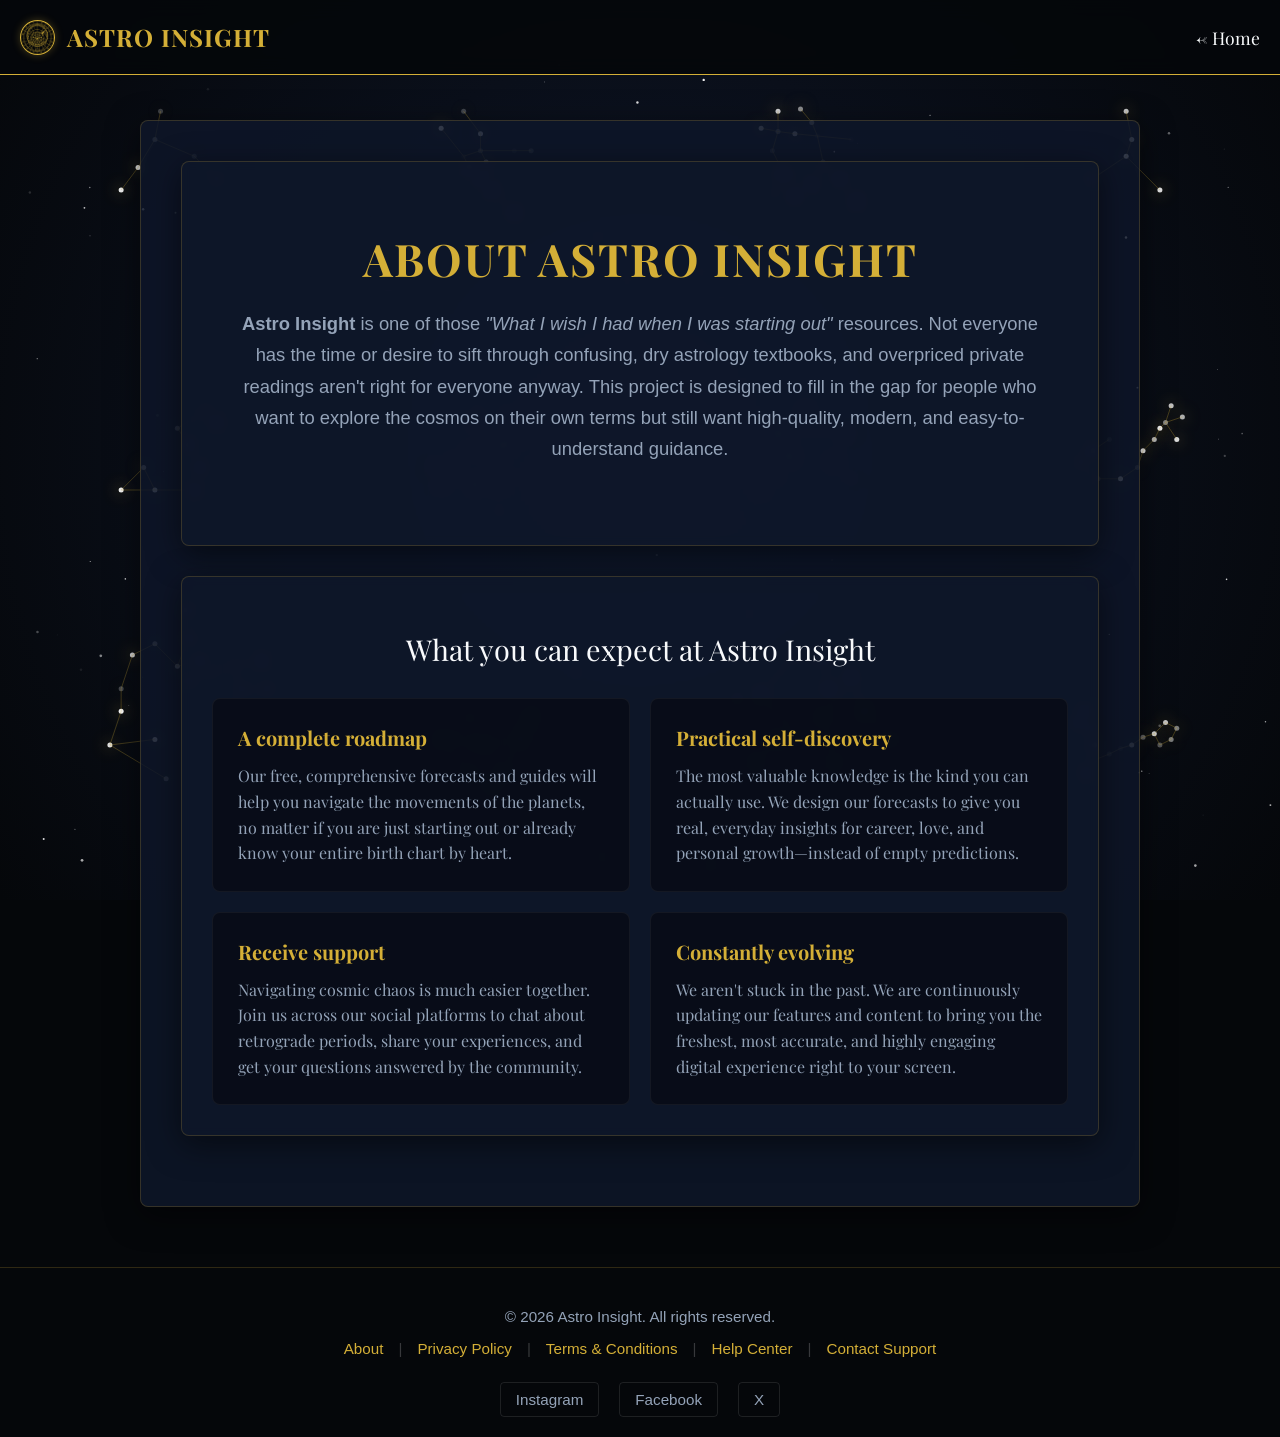
==== commit 0f42bef7: "Change navigation link text to 'Home' Updated navigation link from '← Back to Astro Insight' to '← H" ====
--- a/about.html
+++ b/about.html
@@ -20,7 +20,7 @@
     </div>
         </a>
         <div class="nav-links">
-            <a href="index.html">← Back to Astro Insight</a>
+            <a href="index.html">← Home</a>
         </div>
     </nav>
 
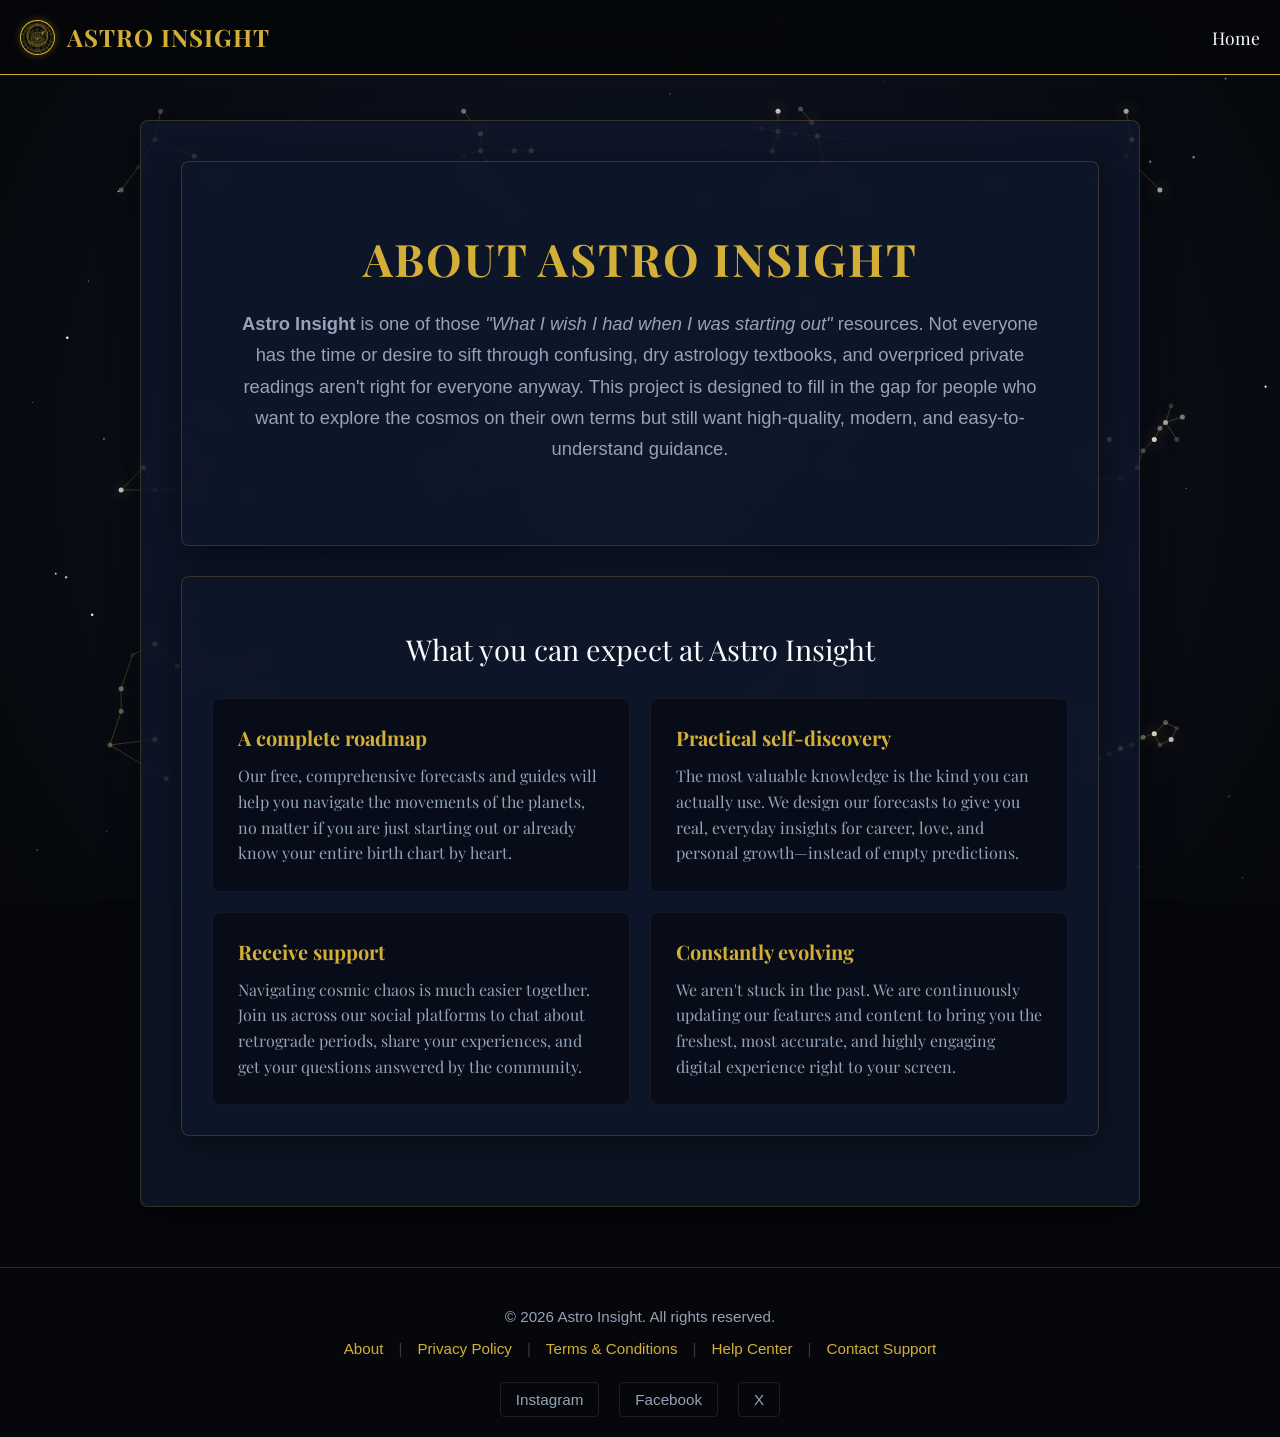
==== commit a8c3ea5a: "Fix HTML encoding issues in about.html" ====
--- a/about.html
+++ b/about.html
@@ -20,7 +20,7 @@
     </div>
         </a>
         <div class="nav-links">
-            <a href="index.html">← Home</a>
+            <a href="index.html">Home</a>
         </div>
     </nav>
 
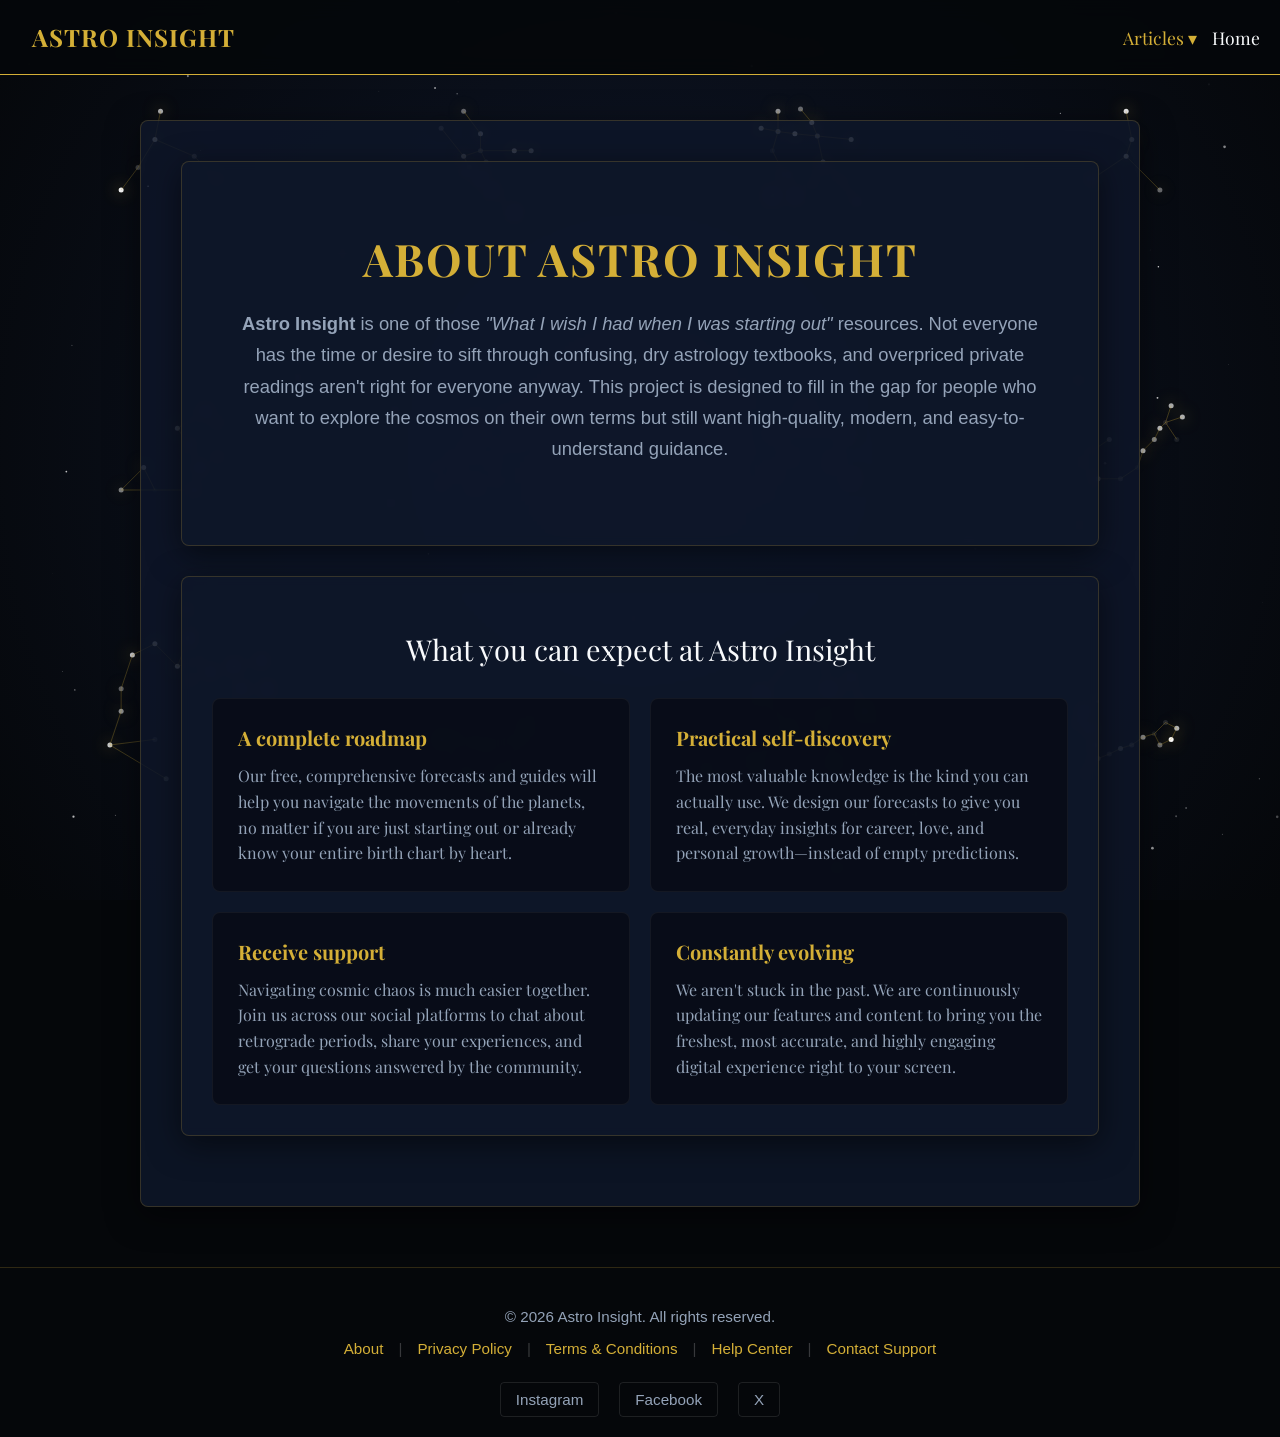
==== commit 34958407: "Update about.html" ====
--- a/about.html
+++ b/about.html
@@ -13,14 +13,135 @@
     <canvas id="starlight-canvas"></canvas>
 
     <nav class="navbar">
-        <a href="index.html" class="nav-logo-link" style="text-decoration: none; color: inherit;">
-    <div class="nav-logo">
-        <img src="logo.png" alt="Astro Insight Logo" class="logo-img">
-        Astro Insight
-    </div>
+        <a href="index.html" class="nav-logo-link">
+            <div class="nav-logo">
+                <div class="logo-svg-container">
+                    <svg id="Logok" xmlns="http://www.w3.org/2000/svg" viewBox="0 0 70.87 70.87">
+                    <defs>
+                        <style>
+                        .cls-1 {
+                            fill: currentColor; /* Успадковує колір аури з CSS */
+                            transition: fill 0.4s ease; /* Плавна зміна кольору */
+                        }
+                        </style>
+                    </defs>
+                    <g id="Logo_2" data-name="Logo 2">
+                        <g id="Logo1">
+                        <path class="cls-1" d="M47.6,46.84a9.42,9.42,0,0,0-1.23-3l0-.06-.11-.18L46,43.37l-.15-.2A9.87,9.87,0,0,0,45,42.08a11.49,11.49,0,0,0-.89-.84h0a12.57,12.57,0,0,0-3.24-2h0l-.49-.2v.1l-.31.26h.06l.41.16a12.44,12.44,0,0,1,3.31,2l.06.06.12.11.12.11.1.1a9.74,9.74,0,0,1,1.06,1.18l.07.09v0l.2.27.15.23a.25.25,0,0,1,0,.07.86.86,0,0,1,.1.16l.12.2v0a9.09,9.09,0,0,1,1,2.88,10,10,0,0,1-1,6.27.54.54,0,0,1-.07.13l0,0c-.09.16-.18.33-.29.5h0c-.35.57-3.65,5.65-9.86,5.62-6,0-9.25-4.79-9.67-5.45a1.63,1.63,0,0,1-.11-.17,5,5,0,0,1-.31-.54h0a9.92,9.92,0,0,1-1.13-5.72,8.93,8.93,0,0,1,1.06-3.52l.18-.31.09-.15.21-.3.08-.12,0-.06.23-.3.22-.27.06-.07.06-.07.15-.16.06-.07.08-.07.13-.14.06-.06.07-.06.1-.1.09-.08.08-.07.07-.06c.2-.18.4-.33.59-.48l.12-.08.09-.07h0a10.82,10.82,0,0,1,1.29-.8,14.88,14.88,0,0,1,1.35-.68l.45-.18h0c-.2-.16-.34-.29-.39-.34l-.47.2H30.6l0,0a12.11,12.11,0,0,0-1.88,1h0a11.75,11.75,0,0,0-2,1.6l-.22.23a10.67,10.67,0,0,0-.7.87l-.12.16h0l-.09.13-.11.16-.15.25h0a10.12,10.12,0,0,0-1.44,4.44A9.77,9.77,0,0,0,25,53.6c.11.2.21.38.32.56a12.3,12.3,0,0,0,2.48,3,12.43,12.43,0,0,0,7.93,3.07,12.53,12.53,0,0,0,10.52-6c.09-.15.19-.31.28-.49A9.69,9.69,0,0,0,47.6,46.84Z"/>
+                        <path class="cls-1" d="M34.23,40.09,34.17,40l-.36.33.06.08c.15.16.29.28.36.35l.39-.36A1.55,1.55,0,0,1,34.23,40.09Zm3.13-8.54a9.6,9.6,0,0,0-.55-1.79h0q-.24-.55-.51-1.05a.56.56,0,0,1,0-.08l0-.08c0-.05-.05-.09-.07-.13L36,28.13,35.84,28a12.12,12.12,0,0,0-2.31-2.55,14,14,0,0,0-7.71-3.21l-.61,0h-.8c-.47,0-5.87.2-9.24,3.83a9.75,9.75,0,0,0-2.53,5.2c0,.06-.06.42-.09.81a10.4,10.4,0,0,0,1.94,6.31q.13.21.3.42a12,12,0,0,0,1.46,1.6,13.53,13.53,0,0,0,8.16,3.51q.46,0,.93,0h.52l.41,0a14.54,14.54,0,0,0,5.55-1.48h0a12.52,12.52,0,0,0,1.85-1.16l.1-.07.42-.34a5.66,5.66,0,0,1-.59-.15l-.11,0-.37.29c-.35.26-.73.51-1.11.74h0a13.35,13.35,0,0,1-1.86.91h0a13.5,13.5,0,0,1-3.18.81h-.08c-.23,0-.47.06-.71.07H26l-.39,0h-.5q-.34,0-.69,0a12.7,12.7,0,0,1-9-4.76c-.13-.15-.23-.29-.32-.4h0L14.94,38l-.1-.15a9.89,9.89,0,0,1-1.67-6.32A8.86,8.86,0,0,1,14.89,27,10.51,10.51,0,0,1,18.4,24a13.15,13.15,0,0,1,6.08-1.45H25c.21,0,.41,0,.6,0h0l.53.06a13.57,13.57,0,0,1,6.15,2.36,11.68,11.68,0,0,1,3,3l.06.09c.08.11.15.23.23.36l0,0,.25.45c.07.13.14.27.2.4h0c.14.29.26.6.38.92a9.53,9.53,0,0,1,.51,4.94h0a7.75,7.75,0,0,1-.39,1.4h0c-.09.22-.19.45-.3.67l.24.06a1.48,1.48,0,0,1,.29.12c.12-.26.23-.51.32-.76v0l.09-.28h0A9.75,9.75,0,0,0,37.36,31.55Z"/>
+                        <path class="cls-1" d="M25.78,43.13c0,.07-.06.14-.09.22a1.09,1.09,0,0,1,.13-.17Zm0,0c0,.07-.06.14-.09.22a1.09,1.09,0,0,1,.13-.17Zm0,0c0,.07-.06.14-.09.22a1.09,1.09,0,0,1,.13-.17Zm0,0c0,.07-.06.14-.09.22a1.09,1.09,0,0,1,.13-.17Zm0,0c0,.07-.06.14-.09.22a1.09,1.09,0,0,1,.13-.17Zm0,0c0,.07-.06.14-.09.22a1.09,1.09,0,0,1,.13-.17Zm0,0c0,.07-.06.14-.09.22a1.09,1.09,0,0,1,.13-.17Zm0,0c0,.07-.06.14-.09.22a1.09,1.09,0,0,1,.13-.17Zm0,0c0,.07-.06.14-.09.22a1.09,1.09,0,0,1,.13-.17Zm0,0c0,.07-.06.14-.09.22a1.09,1.09,0,0,1,.13-.17Zm0,0c0,.07-.06.14-.09.22a1.09,1.09,0,0,1,.13-.17Zm0,0c0,.07-.06.14-.09.22a1.09,1.09,0,0,1,.13-.17Zm0,0c0,.07-.06.14-.09.22a1.09,1.09,0,0,1,.13-.17Zm0,0c0,.07-.06.14-.09.22a1.09,1.09,0,0,1,.13-.17Zm0,0c0,.07-.06.14-.09.22a1.09,1.09,0,0,1,.13-.17Zm21.81-6.41a9.14,9.14,0,0,0-.69-2,8.86,8.86,0,0,0-.67-1.18l0-.07L46,33.12,45.87,33a11.26,11.26,0,0,0-1.8-1.87,13,13,0,0,0-6.45-2.85,11,11,0,0,0-1.32-.11h-1c-.45,0-.87.06-1.29.12a13,13,0,0,0-7.18,3.59l-.29.31c-.15.17-.41.45-.7.84a1.43,1.43,0,0,0-.14.2l-.12.16-.14.21a9.69,9.69,0,0,0-.59,1,8.94,8.94,0,0,0-.93,3.56,8.65,8.65,0,0,0,1,4.44,8,8,0,0,0,.5.86l.1.16.17.24a.71.71,0,0,0,.1.14,11.55,11.55,0,0,0,1,1.19,11.38,11.38,0,0,0,1.53,1.37,13,13,0,0,0,5.23,2.17,12.43,12.43,0,0,0,1.79.19h1.08a13,13,0,0,0,8.49-3.63l.33-.33c.1-.12.36-.42.68-.87l.16-.23.15-.24a2.26,2.26,0,0,0,.16-.26,9.2,9.2,0,0,0,.57-1.09A9,9,0,0,0,47.59,36.72Zm-1.7,6.38,0,.08-.12.2-.16.25-.14.19,0,0a11.74,11.74,0,0,1-8.71,4.6l-.58,0h-.79a11.87,11.87,0,0,1-8.94-4.43l-.13-.17h0l0,0-.2-.29L26,43.46l-.18-.28,0,0a9.19,9.19,0,0,1-1.26-5.41A9,9,0,0,1,25.66,34h0l.15-.24c0-.06.07-.11.1-.16s.1-.16.14-.22.08-.12.12-.16l0-.05a10.62,10.62,0,0,1,3.52-2.95,12.75,12.75,0,0,1,5.21-1.65l.52,0h1.07a12,12,0,0,1,8.76,4.55l0,0,.2.28.07.1c.06.09.12.18.17.27a.35.35,0,0,1,0,.08,1,1,0,0,1,.09.15,9.12,9.12,0,0,1,1.09,3A9.28,9.28,0,0,1,45.89,43.1Zm-20.11,0c0,.07-.06.14-.09.22a1.09,1.09,0,0,1,.13-.17Zm0,0c0,.07-.06.14-.09.22a1.09,1.09,0,0,1,.13-.17Zm0,0c0,.07-.06.14-.09.22a1.09,1.09,0,0,1,.13-.17Zm0,0c0,.07-.06.14-.09.22a1.09,1.09,0,0,1,.13-.17Zm0,0c0,.07-.06.14-.09.22a1.09,1.09,0,0,1,.13-.17Zm0,0c0,.07-.06.14-.09.22a1.09,1.09,0,0,1,.13-.17Zm0,0c0,.07-.06.14-.09.22a1.09,1.09,0,0,1,.13-.17Zm0,0c0,.07-.06.14-.09.22a1.09,1.09,0,0,1,.13-.17Zm0,0c0,.07-.06.14-.09.22a1.09,1.09,0,0,1,.13-.17Zm0,0c0,.07-.06.14-.09.22a1.09,1.09,0,0,1,.13-.17Zm0,0c0,.07-.06.14-.09.22a1.09,1.09,0,0,1,.13-.17Zm0,0c0,.07-.06.14-.09.22a1.09,1.09,0,0,1,.13-.17Zm0,0c0,.07-.06.14-.09.22a1.09,1.09,0,0,1,.13-.17Zm0,0c0,.07-.06.14-.09.22a1.09,1.09,0,0,1,.13-.17Zm0,0c0,.07-.06.14-.09.22a1.09,1.09,0,0,1,.13-.17Z"/>
+                        <path class="cls-1" d="M37.56,42.44a9.31,9.31,0,0,0-.21-1.1s0,0,0-.05-.09-.32-.14-.47h0c0-.13-.09-.26-.14-.38l0-.09,0,0a2.06,2.06,0,0,1-.44.24h0a3.25,3.25,0,0,1,.15.44c0,.13.08.27.12.4a9.17,9.17,0,0,1-.94,6.62v0c-.08.15-.16.29-.24.41l0,.06c-.11.17-.19.3-.26.39l0,0-.07.09c-2.6,3.47-6.87,4.28-9,4.47l-.57,0h0c-.29,0-.5,0-.61,0-.64,0-6.75-.12-10-4.49a9.14,9.14,0,0,1-1.73-6.52,9.26,9.26,0,0,1,1.46-3.88l.33-.48.09-.12a11.41,11.41,0,0,1,3.52-3,13.62,13.62,0,0,1,6.15-1.6h.57l.29,0h.23l.32,0h0a13.15,13.15,0,0,1,7.38,3l.31.28c.26.24.5.49.72.73h0a1.68,1.68,0,0,1,.33-.16l.2-.07c-.13-.15-.27-.29-.4-.43l-.21-.21a13.45,13.45,0,0,0-1.07-.92l-.23-.17A12.85,12.85,0,0,0,28,33.44h0a14.77,14.77,0,0,0-1.81-.22h-.8a8.85,8.85,0,0,0-.93,0,13.81,13.81,0,0,0-9,3.9c-.16.16-.39.41-.66.73l-.35.46a9.25,9.25,0,0,0-1.81,4.91c-.22,4.24,2.82,7.09,3.68,7.83a13.79,13.79,0,0,0,8.48,3.13h.55l.61,0a13.55,13.55,0,0,0,8.2-3.27A11.91,11.91,0,0,0,35.83,49h0c.09-.13.19-.27.28-.42l0,0a10.91,10.91,0,0,0,.66-1.23h0v0A8.79,8.79,0,0,0,37.56,42.44Z"/>
+                        <path class="cls-1" d="M35.76,38.07Zm0,0Zm0,0Zm0,0Zm0,0Zm0,0Zm0,0Zm0,0Zm0,0Zm0,0Zm0,0Zm0,0Zm0,0Zm0,0Zm0,0Zm0,0Zm0,0Zm0,0Zm0,0Zm0,0Zm0,0Zm0,0Zm0,0Zm0,0Zm0,0Zm0,0Zm0,0Zm22.85-7.76a9.64,9.64,0,0,0-3-5.16,12.9,12.9,0,0,0-8.26-3c-.32,0-.64,0-1,0l-.49,0a14.24,14.24,0,0,0-8.23,3.58A12.06,12.06,0,0,0,35.79,28l-.12.17h0c-.08.12-.15.24-.22.36l0,0-.09.16h0a10.41,10.41,0,0,0-.6,1.3h0l0,.05,0,0,0,.05h0l0,.06v0l0,.05v.05l0,.08a1.73,1.73,0,0,0-.08.27.84.84,0,0,0,0,.17,3,3,0,0,0-.08.32l0,.1a.29.29,0,0,1,0,.09.59.59,0,0,0,0,.13.19.19,0,0,0,0,.07s0,.07,0,.1,0,.05,0,.08,0,.06,0,.09a.2.2,0,0,0,0,.07,10.18,10.18,0,0,0,.42,4.78l.08.23.2.5.2-.07a2.25,2.25,0,0,1,.36-.06h0c-.11-.23-.2-.44-.29-.66a9.75,9.75,0,0,1-.59-2.41c0-.31,0-.56,0-.72a9,9,0,0,1,.85-3.91l0-.07a1,1,0,0,1,0-.1l0-.1c.06-.11.11-.22.17-.32s0,0,0,0l0-.06.24-.4.08-.13.18-.26,0-.06a12.06,12.06,0,0,1,3.19-3,13.33,13.33,0,0,1,6.59-2.6l.48,0c4.42-.2,9.06,2,10.78,5.37a8.3,8.3,0,0,1,.84,3.4,10.72,10.72,0,0,1-1.51,6.44l-.09.15-.26.37v-.05h0c-.06.09-.14.19-.23.3h0a12.73,12.73,0,0,1-9.5,4.89h-.85l-.37,0h0a12.5,12.5,0,0,1-6.72-2.41l-.43-.34-.36-.31-.32-.3,0,0a2,2,0,0,1-.36.36l0,0,.07.06.27.26.09.08a5.58,5.58,0,0,0,.46.39h-.09l0,0,0,0a11.64,11.64,0,0,0,2.85,1.64,14.36,14.36,0,0,0,3.12.85c.51.08,1,.13,1.4.16h1c.41,0,.69,0,.81,0a13.18,13.18,0,0,0,9.18-4.79c.12-.14.23-.29.34-.43s.18-.26.26-.39a11.42,11.42,0,0,0,1.71-4.35A9.55,9.55,0,0,0,58.61,30.31ZM35.76,38.07Zm0,0Zm0,0Zm0,0Zm0,0Zm0,0Zm0,0Zm0,0Zm0,0Zm0,0Zm0,0Zm0,0Zm0,0Zm0,0Zm0,0Zm0,0Zm0,0Zm0,0Zm0,0Zm0,0Zm0,0Zm0,0Zm0,0Zm0,0Zm0,0Zm0,0Zm0,0Z"/>
+                        <path class="cls-1" d="M56.9,38.22c-.11-.17-.23-.32-.34-.46A11.8,11.8,0,0,0,54.91,36a13.75,13.75,0,0,0-8.25-3H45.33c-.5,0-1.09.12-1.75.25h-.32a12.43,12.43,0,0,0-6.21,3.25h0v0l0,0-.28.29-.31.36a1.57,1.57,0,0,1,.3.12,1,1,0,0,1,.22.13l.31-.33,0,0c.11-.12.24-.24.38-.37a11.87,11.87,0,0,1,1.11-.9l.06,0c.21-.15.44-.31.69-.46a13.06,13.06,0,0,1,4.15-1.71l.2,0,.29-.05.12,0h0l.24,0,.16,0h.08l.16,0,.21,0h.06l.12,0s.08,0,.11-.11h0c.06.1.11.1.16.09l.52,0h.1l.42,0h.08a12.69,12.69,0,0,1,7.92,2.88,11.19,11.19,0,0,1,1.44,1.47h0l0,0,0,0,.09.11v0h0l0,0h0v0l.33.47a8.87,8.87,0,0,1,1.52,6,10,10,0,0,1-1.56,4.45c-2,2.95-6.13,4.54-9.9,4.58h-.15l-.62,0-.33,0h0c-2.06-.19-6.44-1-9.08-4.51l-.12-.16-.27-.41,0,0c-.08-.12-.16-.25-.24-.4a10.65,10.65,0,0,1-.64-1.38h0a8.73,8.73,0,0,1-.48-4.28,7.24,7.24,0,0,1,.19-1,8.16,8.16,0,0,1,.24-.79l-.07,0a2.2,2.2,0,0,1-.41-.18,8.72,8.72,0,0,0-.27.88l0,.09h0v0s0,0,0,.07v.06a9.13,9.13,0,0,0-.23,1.78A8.92,8.92,0,0,0,34.22,45a9.14,9.14,0,0,0,.67,2.24,10.8,10.8,0,0,0,.64,1.22l0,.07.26.4h0a12.2,12.2,0,0,0,2.88,3,13.24,13.24,0,0,0,6.92,2.21c.23,0,.44,0,.63,0h.65c1.05,0,6.14-.33,9.45-4.08a9.71,9.71,0,0,0,2.4-5.32A9.43,9.43,0,0,0,56.9,38.22Z"/>
+                        <path class="cls-1" d="M26.25,33.61Zm0,0Zm0,0Zm0,0Zm0,0ZM38,38.1h0l-.25,0h0l-.15,0h-.08l.12.23.52.08h.07A1.64,1.64,0,0,0,38,38.1Zm9.39-13.51a11.15,11.15,0,0,0-.81-2.14l-.15-.27A11.07,11.07,0,0,0,43.87,19a12.4,12.4,0,0,0-8.06-3.1,12.5,12.5,0,0,0-9,4.14,10.9,10.9,0,0,0-1.57,2.12,4.77,4.77,0,0,0-.24.44A10.59,10.59,0,0,0,23.9,26a11,11,0,0,0,1.53,7.22l0,0a1.63,1.63,0,0,1,.11.17c.05.07.1.15.16.22l.12.18a10.94,10.94,0,0,0,1.66,1.78,12.69,12.69,0,0,0,4.12,2.38,5.05,5.05,0,0,0,.55.18l.41-.23.05,0L32,37.68c-2.49-.82-5.77-4-5.77-4v0h0l-.18-.24L26,33.19l-.14-.2-.14-.22-.14-.23a9.93,9.93,0,0,1-1-7.07,10.49,10.49,0,0,1,.91-2.58v0c.07-.13.1-.18.11-.21h.05v0a3.48,3.48,0,0,1,.22-.43A11.31,11.31,0,0,1,30,18.12a11.94,11.94,0,0,1,5.78-1.8c5.87-.14,9.49,4.92,9.7,5.22a5.71,5.71,0,0,1,.42.67c.05.08.1.18.16.27v0a10.91,10.91,0,0,1,.9,2.3,10.14,10.14,0,0,1-1,8s-.06.09-.12.18l-.09.13-.24.31-.09.1h0v0l-.08.09a9.27,9.27,0,0,1-.64.73l-.11.12-.12.12a12.68,12.68,0,0,1-5.08,3.13l-.53.16.07,0,.44.25.47-.14a13.49,13.49,0,0,0,6-4.16l.29-.37s0,0,0-.06l0,0,.16-.24.06-.09A10.36,10.36,0,0,0,47.39,24.59Zm-21.14,9Zm0,0Zm0,0Zm0,0Zm0,0Zm0,0Z"/>
+                        <path class="cls-1" d="M26.74,42.08a12.2,12.2,0,0,1,2-1.61A8.36,8.36,0,0,0,26.74,42.08Zm6.54-6.43.23.17a13.45,13.45,0,0,1,1.07.92h0A12.59,12.59,0,0,0,33.28,35.65Zm-6.54,6.43a12.2,12.2,0,0,1,2-1.61A8.36,8.36,0,0,0,26.74,42.08Zm6.54-6.43.23.17a13.45,13.45,0,0,1,1.07.92h0A12.59,12.59,0,0,0,33.28,35.65Zm-6.54,6.43a12.2,12.2,0,0,1,2-1.61A8.36,8.36,0,0,0,26.74,42.08Zm6.54-6.43.23.17a13.45,13.45,0,0,1,1.07.92h0A12.59,12.59,0,0,0,33.28,35.65Zm-6.54,6.43a12.2,12.2,0,0,1,2-1.61A8.36,8.36,0,0,0,26.74,42.08Zm6.54-6.43.23.17a13.45,13.45,0,0,1,1.07.92h0A12.59,12.59,0,0,0,33.28,35.65Zm-6.54,6.43a12.2,12.2,0,0,1,2-1.61A8.36,8.36,0,0,0,26.74,42.08Zm6.54-6.43.23.17a13.45,13.45,0,0,1,1.07.92h0A12.59,12.59,0,0,0,33.28,35.65Zm-6.54,6.43a12.2,12.2,0,0,1,2-1.61A8.36,8.36,0,0,0,26.74,42.08Zm6.54-6.43.23.17a13.45,13.45,0,0,1,1.07.92h0A12.59,12.59,0,0,0,33.28,35.65Zm-6.54,6.43a12.2,12.2,0,0,1,2-1.61A8.36,8.36,0,0,0,26.74,42.08Zm6.54-6.43.23.17a13.45,13.45,0,0,1,1.07.92h0A12.59,12.59,0,0,0,33.28,35.65Zm-6.54,6.43a12.2,12.2,0,0,1,2-1.61A8.36,8.36,0,0,0,26.74,42.08Zm6.54-6.43.23.17a13.45,13.45,0,0,1,1.07.92h0A12.59,12.59,0,0,0,33.28,35.65Zm-6.54,6.43a12.2,12.2,0,0,1,2-1.61A8.36,8.36,0,0,0,26.74,42.08Zm6.54-6.43.23.17a13.45,13.45,0,0,1,1.07.92h0A12.59,12.59,0,0,0,33.28,35.65Zm-6.54,6.43a12.2,12.2,0,0,1,2-1.61A8.36,8.36,0,0,0,26.74,42.08Zm6.54-6.43.23.17a13.45,13.45,0,0,1,1.07.92h0A12.59,12.59,0,0,0,33.28,35.65Zm-6.54,6.43a12.2,12.2,0,0,1,2-1.61A8.36,8.36,0,0,0,26.74,42.08Zm6.54-6.43.23.17a13.45,13.45,0,0,1,1.07.92h0A12.59,12.59,0,0,0,33.28,35.65Zm-6.54,6.43a12.2,12.2,0,0,1,2-1.61A8.36,8.36,0,0,0,26.74,42.08Zm6.54-6.43.23.17a13.45,13.45,0,0,1,1.07.92h0A12.59,12.59,0,0,0,33.28,35.65Zm-6.54,6.43a12.2,12.2,0,0,1,2-1.61A8.36,8.36,0,0,0,26.74,42.08Zm6.54-6.43.23.17a13.45,13.45,0,0,1,1.07.92h0A12.59,12.59,0,0,0,33.28,35.65Zm-6.54,6.43a12.2,12.2,0,0,1,2-1.61A8.36,8.36,0,0,0,26.74,42.08Zm6.54-6.43.23.17a13.45,13.45,0,0,1,1.07.92h0A12.59,12.59,0,0,0,33.28,35.65Zm-6.54,6.43a12.2,12.2,0,0,1,2-1.61A8.36,8.36,0,0,0,26.74,42.08Zm6.54-6.43.23.17a13.45,13.45,0,0,1,1.07.92h0A12.59,12.59,0,0,0,33.28,35.65Zm23,2.55h0l0,0h0v0L56.15,38l0,0,0,0h0a15.48,15.48,0,0,1-9.48-4.4l-.31-.31a.36.36,0,0,0-.08-.09l-.27-.3a9.8,9.8,0,0,1,.3-10l-.17-.34,0,0-.55.13c-4.33,4.28-7.65,5.29-9.21,5.52l-.38,0H36l-.24,0h-.37l-.13-.09c-4.9-1-8.68-4.89-9.16-5.4l0-.05h-.47s0,.08-.11.21v0h0c2.51,4.72,1.13,7.52,1.08,7.86a5.09,5.09,0,0,1-.84,2c-.08.13-.16.26-.25.38l0,0c-.09.14-.18.26-.27.38a.27.27,0,0,1-.07.08c-6.19,5-9.69,4.31-9.69,4.31l-.28.29h0l.26.4h0c4.71.23,9.67,4.71,9.67,4.71l.06.09.23.41h0l.25.45c2.8,3.87.24,8.94.08,9.26v0a1.24,1.24,0,0,1,.49.06l.09-.12C29,49.94,33.29,49.16,35.3,49l.55,0h.57a13.15,13.15,0,0,1,9.15,4.64h.49a.83.83,0,0,0-.07-.13,8.94,8.94,0,0,1,0-9.11v0l.27-.42,0-.06.3-.45A18.77,18.77,0,0,1,56,38.56h0l.25-.33h0Zm-20-9.58.3-.07c.33-.08.69-.18,1.07-.3a18.22,18.22,0,0,0,4.1-1.81,16.72,16.72,0,0,0,3.49-2.76,10.21,10.21,0,0,0-1,4.58,11.34,11.34,0,0,0,.57,3.11c.08.23.15.44.23.64.17.43.35.8.5,1.1h-.23a13.88,13.88,0,0,1-6.33-2,11.58,11.58,0,0,1-2.7-2.36l-.06-.08Zm.77,8.09.08-.26h0a10.65,10.65,0,0,0-.33-6.67h0s3.3,3.11,6.79,3.63h-.11l-.08,0h-.13A13.93,13.93,0,0,0,37.06,36.71ZM26.82,31.89a10.33,10.33,0,0,0,.6-4.35,10.45,10.45,0,0,0-1.05-3.81,24,24,0,0,0,3.74,2.74A21.76,21.76,0,0,0,33.23,28l.76.28,1,.31.44.12h0A12.37,12.37,0,0,1,31.14,32a14.21,14.21,0,0,1-4.9,1.25A13.25,13.25,0,0,0,26.82,31.89Zm7.8,4.85a12.59,12.59,0,0,0-1.34-1.09A13.38,13.38,0,0,0,28,33.46h0A13.25,13.25,0,0,0,34.8,30h0s0,0,0,.05l0,.05,0,.05h0l0,.06,0,.05s0,0,0,0l0,.05,0,.08c0,.08,0,.17-.08.27a1.09,1.09,0,0,1-.05.17c0,.1,0,.21-.08.32l0,.1a.29.29,0,0,0,0,.09l0,.13s0,.05,0,.07a.36.36,0,0,0,0,.1s0,.05,0,.08,0,.06,0,.09a.17.17,0,0,1,0,.07A9.56,9.56,0,0,0,34.62,36.74Zm-8.93,6.61c-.09-.1-.36-.36-.79-.73a19,19,0,0,0-8.59-4.33s2.71.27,8.53-3.67l.85-.59h0c.27.52,2.46,3.27.09,9.11C25.76,43.2,25.72,43.27,25.69,43.35Zm4.74-4.17.25.18h-.09a19,19,0,0,0-1.88,1h0a8.36,8.36,0,0,0-2,1.61c.14-.33,1.48-4-.07-7.19,0,0,2.71,2.6,4.84,3.14h0c-.27.22-1.05,1-1.05,1S30.36,39.17,30.43,39.18Zm3,9.57a12.47,12.47,0,0,0-6.76,3.49,10.54,10.54,0,0,0,0-7,10.36,10.36,0,0,1-.48-1.33h0a13.29,13.29,0,0,1,9.07,4.6h0A14.46,14.46,0,0,0,33.48,48.75ZM34.22,45a7.74,7.74,0,0,0,.67,2.24,12,12,0,0,0-7-3.57l.44-.1a19.88,19.88,0,0,0,3.51-1.21h0a8.22,8.22,0,0,0,1.86-1.15l.1-.07c.22.07.43.14.62.18,0,0,0,.07,0,.1h0v0a.31.31,0,0,1,0,.08v.06A10.39,10.39,0,0,0,34.22,45Zm1.72,2.92-.08.14v0a10,10,0,0,1-.64-1.36h0a8.71,8.71,0,0,1-.47-4.8c0-.16.06-.31.1-.47a8.16,8.16,0,0,1,.24-.79,3,3,0,0,1-.41-.18l-.05,0a1.55,1.55,0,0,1-.39-.33l-.12.12-.24.22c.15.16.29.28.36.35l0,0a3.83,3.83,0,0,1-.58-.16,4.29,4.29,0,0,1-.37.29,9.14,9.14,0,0,1-1.23.7h0l-.31.15c-1,.45-.75.41-1.33.66l-.23.1h0a11.68,11.68,0,0,1-2.56.74l-.39.05-.23,0h-.14l-.52,0h-.14v0h0l0,0a2.74,2.74,0,0,1,.23-.31l.22-.27.06-.07.06-.06.14-.17.07-.07.08-.07.13-.14.06-.06.06-.06.11-.1.09-.08.08-.07.07-.06c.16-.14.34-.29.56-.45l0,0,.11-.08.1-.07h0a13,13,0,0,1,2.62-1.51l.45-.18c-.19-.15-.31-.27-.36-.31a0,0,0,0,0,0,0V39a10.89,10.89,0,0,1,1-.83l.41-.23-.1,0L32,37.7a11.87,11.87,0,0,1-2.63-1.17,10.48,10.48,0,0,1-3.1-2.89v0h0a14,14,0,0,1,3.25.62A11.48,11.48,0,0,1,34,36.87a9.46,9.46,0,0,1,.71.74,1.26,1.26,0,0,1,.33-.16l.2-.07a1.75,1.75,0,0,1,.33-.06c-.11-.22-.2-.44-.29-.65a8.29,8.29,0,0,1-.56-2.41,9.74,9.74,0,0,1,.8-4.63l0-.07s0-.07,0-.1a.47.47,0,0,1,.05-.1l.16-.32h0l.22.37h0a8.53,8.53,0,0,1,1.09,4,8.36,8.36,0,0,1-.19,1.85h0a9.19,9.19,0,0,1-.41,1.39c-.09.22-.18.45-.29.68h0a.84.84,0,0,1,.24.06,1.57,1.57,0,0,1,.3.12,1,1,0,0,1,.22.13h0a3.26,3.26,0,0,1,.31-.33l0,0c.13-.13.25-.25.38-.36A12.18,12.18,0,0,1,38.77,36l.06,0a13,13,0,0,1,4.84-2.17l.2,0,.29-.05.12,0h0l.24,0,.16,0h.08l.16,0,.21,0h.06l.12,0a.2.2,0,0,0,.11,0h0v0l-.08.09c-.19.24-.41.48-.64.73l-.11.12-.12.12c-.15.16-.31.31-.48.47a16.59,16.59,0,0,1-2.37,1.82,5,5,0,0,1-.65.37,7.77,7.77,0,0,1-1.48.54l-.56.12.44.25a10,10,0,0,1,.94.77v.21l-.32.26,0,0h0l.08,0,.33.14a11.39,11.39,0,0,1,3.33,2l.07.06.12.11.12.11.1.1.12.12a9.42,9.42,0,0,1,.79.88h0l.14.18.07.09v0h0l-.35,0A7.44,7.44,0,0,1,42.45,43a15.82,15.82,0,0,1-2.35-.9s-.4-.2-.76-.42a7.85,7.85,0,0,1-.93-.67c-.14-.12-.28-.24-.41-.37l-.3-.3c-.11-.1-.21-.21-.31-.32a1.41,1.41,0,0,1-.37.36l0,0a2.22,2.22,0,0,1-.43.23,8.2,8.2,0,0,1,.31.84,7.41,7.41,0,0,1,.31,1.72A8.83,8.83,0,0,1,35.94,47.94Zm4-9.87a11.73,11.73,0,0,0,5-3.18,9.9,9.9,0,0,0,0,7.19,5.23,5.23,0,0,0-.89-.83h0a25.3,25.3,0,0,0-3.24-2h0L41,39ZM37.21,41.4s0,0,0-.07h.15a3.68,3.68,0,0,0,.5-.1l0,0h0l0,0,0,0a16.38,16.38,0,0,0,2.83,1.63,9.64,9.64,0,0,0,3.1.85c-.74.14-4.81,1-7.07,3.57v0A9.16,9.16,0,0,0,37.21,41.4Zm8.31,2.46a11.93,11.93,0,0,0-.64,1.45,9.58,9.58,0,0,0,0,6.93,14,14,0,0,0-6.69-3.5c-.65-.15-1.17-.22-1.47-.28a1.09,1.09,0,0,1-.28-.08c2.26-3.44,7.5-4.37,8.82-4.54l.2,0h.08Zm4.1-3.38a22,22,0,0,0-2.69,1.81c-.37.29-.7.57-1,.84v0c-2.33-3.57-.4-8.23,0-9.07a1.29,1.29,0,0,0,.06-.12c.27.24.57.5.92.77a17.82,17.82,0,0,0,4,2.34A19.11,19.11,0,0,0,55,38.26,23.15,23.15,0,0,0,49.62,40.48ZM33.28,35.65l.23.17a13.45,13.45,0,0,1,1.07.92h0A12.59,12.59,0,0,0,33.28,35.65Zm-6.54,6.43a12.2,12.2,0,0,1,2-1.61A8.36,8.36,0,0,0,26.74,42.08ZM37.28,37.3l0,0h0l0,0Zm-4-1.65.23.17a13.45,13.45,0,0,1,1.07.92h0A12.59,12.59,0,0,0,33.28,35.65Zm-6.54,6.43a12.2,12.2,0,0,1,2-1.61A8.36,8.36,0,0,0,26.74,42.08Zm6.54-6.43.23.17a13.45,13.45,0,0,1,1.07.92h0A12.59,12.59,0,0,0,33.28,35.65Zm-6.54,6.43a12.2,12.2,0,0,1,2-1.61A8.36,8.36,0,0,0,26.74,42.08Zm6.54-6.43.23.17a13.45,13.45,0,0,1,1.07.92h0A12.59,12.59,0,0,0,33.28,35.65Zm-6.54,6.43a12.2,12.2,0,0,1,2-1.61A8.36,8.36,0,0,0,26.74,42.08Zm6.54-6.43.23.17a13.45,13.45,0,0,1,1.07.92h0A12.59,12.59,0,0,0,33.28,35.65Zm-6.54,6.43a12.2,12.2,0,0,1,2-1.61A8.36,8.36,0,0,0,26.74,42.08Zm6.54-6.43.23.17a13.45,13.45,0,0,1,1.07.92h0A12.59,12.59,0,0,0,33.28,35.65Zm-6.54,6.43a12.2,12.2,0,0,1,2-1.61A8.36,8.36,0,0,0,26.74,42.08Zm6.54-6.43.23.17a13.45,13.45,0,0,1,1.07.92h0A12.59,12.59,0,0,0,33.28,35.65Zm-6.54,6.43a12.2,12.2,0,0,1,2-1.61A8.36,8.36,0,0,0,26.74,42.08Zm6.54-6.43.23.17a13.45,13.45,0,0,1,1.07.92h0A12.59,12.59,0,0,0,33.28,35.65Zm-6.54,6.43a12.2,12.2,0,0,1,2-1.61A8.36,8.36,0,0,0,26.74,42.08Zm6.54-6.43.23.17a13.45,13.45,0,0,1,1.07.92h0A12.59,12.59,0,0,0,33.28,35.65Zm-6.54,6.43a12.2,12.2,0,0,1,2-1.61A8.36,8.36,0,0,0,26.74,42.08Zm6.54-6.43.23.17a13.45,13.45,0,0,1,1.07.92h0A12.59,12.59,0,0,0,33.28,35.65Zm-6.54,6.43a12.2,12.2,0,0,1,2-1.61A8.36,8.36,0,0,0,26.74,42.08Zm6.54-6.43.23.17a13.45,13.45,0,0,1,1.07.92h0A12.59,12.59,0,0,0,33.28,35.65Zm-6.54,6.43a12.2,12.2,0,0,1,2-1.61A8.36,8.36,0,0,0,26.74,42.08Zm6.54-6.43.23.17a13.45,13.45,0,0,1,1.07.92h0A12.59,12.59,0,0,0,33.28,35.65Zm-6.54,6.43a12.2,12.2,0,0,1,2-1.61A8.36,8.36,0,0,0,26.74,42.08Zm6.54-6.43.23.17a13.45,13.45,0,0,1,1.07.92h0A12.59,12.59,0,0,0,33.28,35.65Zm-6.54,6.43a12.2,12.2,0,0,1,2-1.61A8.36,8.36,0,0,0,26.74,42.08Z"/>
+                        <path class="cls-1" d="M61.11,37.28c.42,12.41-11.25,22.93-25.35,22.89C22.32,60.12,11,50.48,10.62,38.65c-.44-12.32,11-22.85,25.1-22.93C49.31,15.65,60.7,25.37,61.11,37.28ZM35.72,16.34C22,16.41,10.89,26.66,11.32,38.63c.41,11.5,11.37,20.88,24.45,20.92,13.7,0,25-10.19,24.64-22.26C60,25.72,48.94,16.27,35.72,16.34Z"/>
+                        <path id="Eye" class="cls-1" d="M36.72,38.69h0a.14.14,0,0,0,0-.06,1,1,0,0,0-.29-.35h0l0,0,0,0a.92.92,0,0,0-.37-.14l-.08,0h-.13a1.16,1.16,0,0,0-.42.08l-.15.08h0l0,0a.88.88,0,0,0-.28.33.36.36,0,0,1,0,.09v0a.87.87,0,0,0-.05.28.8.8,0,0,0,.07.34h0l0,0a.81.81,0,0,0,.17.24.87.87,0,0,0,.21.17l.17.08.08,0a1.54,1.54,0,0,0,.3,0,1.28,1.28,0,0,0,.44-.09h0l.22-.13a1,1,0,0,0,.22-.24,1,1,0,0,0,.12-.28h0a.58.58,0,0,0,0-.19A1.06,1.06,0,0,0,36.72,38.69Zm0,0h0a.14.14,0,0,0,0-.06,1,1,0,0,0-.29-.35h0l0,0,0,0a.92.92,0,0,0-.37-.14l-.08,0h-.13a1.16,1.16,0,0,0-.42.08l-.15.08h0l0,0a.88.88,0,0,0-.28.33.36.36,0,0,1,0,.09v0a.87.87,0,0,0-.05.28.8.8,0,0,0,.07.34h0l0,0a.81.81,0,0,0,.17.24.87.87,0,0,0,.21.17l.17.08.08,0a1.54,1.54,0,0,0,.3,0,1.28,1.28,0,0,0,.44-.09h0l.22-.13a1,1,0,0,0,.22-.24,1,1,0,0,0,.12-.28h0a.58.58,0,0,0,0-.19A1.06,1.06,0,0,0,36.72,38.69Zm0,0h0a.14.14,0,0,0,0-.06,1,1,0,0,0-.29-.35h0l0,0,0,0a.92.92,0,0,0-.37-.14l-.08,0h-.13a1.16,1.16,0,0,0-.42.08l-.15.08h0l0,0a.88.88,0,0,0-.28.33.36.36,0,0,1,0,.09v0a.87.87,0,0,0-.05.28.8.8,0,0,0,.07.34h0l0,0a.81.81,0,0,0,.17.24.87.87,0,0,0,.21.17l.17.08.08,0a1.54,1.54,0,0,0,.3,0,1.28,1.28,0,0,0,.44-.09h0l.22-.13a1,1,0,0,0,.22-.24,1,1,0,0,0,.12-.28h0a.58.58,0,0,0,0-.19A1.06,1.06,0,0,0,36.72,38.69Zm1.48-.19v0a1.18,1.18,0,0,0-.17-.36l-.23,0h0l-.14,0-.08,0h0l.12.21,0,.15a1.1,1.1,0,0,1,.06.26h0l.52.09h0A1.16,1.16,0,0,0,38.2,38.5Zm-1.48.19h0a.14.14,0,0,0,0-.06,1,1,0,0,0-.29-.35h0l0,0,0,0a.92.92,0,0,0-.37-.14l-.08,0h-.13a1.16,1.16,0,0,0-.42.08l-.15.08h0l0,0a.88.88,0,0,0-.28.33.36.36,0,0,1,0,.09v0a.87.87,0,0,0-.05.28.8.8,0,0,0,.07.34h0l0,0a.81.81,0,0,0,.17.24.87.87,0,0,0,.21.17l.17.08.08,0a1.54,1.54,0,0,0,.3,0,1.28,1.28,0,0,0,.44-.09h0l.22-.13a1,1,0,0,0,.22-.24,1,1,0,0,0,.12-.28h0a.58.58,0,0,0,0-.19A1.06,1.06,0,0,0,36.72,38.69Zm0,0h0a.14.14,0,0,0,0-.06,1,1,0,0,0-.29-.35h0l0,0,0,0a.92.92,0,0,0-.37-.14l-.08,0h-.13a1.16,1.16,0,0,0-.42.08l-.15.08h0l0,0a.88.88,0,0,0-.28.33.36.36,0,0,1,0,.09v0a.87.87,0,0,0-.05.28.8.8,0,0,0,.07.34h0l0,0a.81.81,0,0,0,.17.24.87.87,0,0,0,.21.17l.17.08.08,0a1.54,1.54,0,0,0,.3,0,1.28,1.28,0,0,0,.44-.09h0l.22-.13a1,1,0,0,0,.22-.24,1,1,0,0,0,.12-.28h0a.58.58,0,0,0,0-.19A1.06,1.06,0,0,0,36.72,38.69Zm0,0h0a.14.14,0,0,0,0-.06,1,1,0,0,0-.29-.35h0l0,0,0,0a.92.92,0,0,0-.37-.14l-.08,0h-.13a1.16,1.16,0,0,0-.42.08l-.15.08h0l0,0a.88.88,0,0,0-.28.33.36.36,0,0,1,0,.09v0a.87.87,0,0,0-.05.28.8.8,0,0,0,.07.34h0l0,0a.81.81,0,0,0,.17.24.87.87,0,0,0,.21.17l.17.08.08,0a1.54,1.54,0,0,0,.3,0,1.28,1.28,0,0,0,.44-.09h0l.22-.13a1,1,0,0,0,.22-.24,1,1,0,0,0,.12-.28h0a.58.58,0,0,0,0-.19A1.06,1.06,0,0,0,36.72,38.69Zm0,0h0a.14.14,0,0,0,0-.06,1,1,0,0,0-.29-.35h0l0,0,0,0a.92.92,0,0,0-.37-.14l-.08,0h-.13a1.16,1.16,0,0,0-.42.08l-.15.08h0l0,0a.88.88,0,0,0-.28.33.36.36,0,0,1,0,.09v0a.87.87,0,0,0-.05.28.8.8,0,0,0,.07.34h0l0,0a.81.81,0,0,0,.17.24.87.87,0,0,0,.21.17l.17.08.08,0a1.54,1.54,0,0,0,.3,0,1.28,1.28,0,0,0,.44-.09h0l.22-.13a1,1,0,0,0,.22-.24,1,1,0,0,0,.12-.28h0a.58.58,0,0,0,0-.19A1.06,1.06,0,0,0,36.72,38.69Zm0,0h0a.14.14,0,0,0,0-.06,1,1,0,0,0-.29-.35h0l0,0,0,0a.92.92,0,0,0-.37-.14l-.08,0h-.13a1.16,1.16,0,0,0-.42.08l-.15.08h0l0,0a.88.88,0,0,0-.28.33.36.36,0,0,1,0,.09v0a.87.87,0,0,0-.05.28.8.8,0,0,0,.07.34h0l0,0a.81.81,0,0,0,.17.24.87.87,0,0,0,.21.17l.17.08.08,0a1.54,1.54,0,0,0,.3,0,1.28,1.28,0,0,0,.44-.09h0l.22-.13a1,1,0,0,0,.22-.24,1,1,0,0,0,.12-.28h0a.58.58,0,0,0,0-.19A1.06,1.06,0,0,0,36.72,38.69Zm0,0h0a.14.14,0,0,0,0-.06,1,1,0,0,0-.29-.35h0l0,0,0,0a.92.92,0,0,0-.37-.14l-.08,0h-.13a1.16,1.16,0,0,0-.42.08l-.15.08h0l0,0a.88.88,0,0,0-.28.33.36.36,0,0,1,0,.09v0a.87.87,0,0,0-.05.28.8.8,0,0,0,.07.34h0l0,0a.81.81,0,0,0,.17.24.87.87,0,0,0,.21.17l.17.08.08,0a1.54,1.54,0,0,0,.3,0,1.28,1.28,0,0,0,.44-.09h0l.22-.13a1,1,0,0,0,.22-.24,1,1,0,0,0,.12-.28h0a.58.58,0,0,0,0-.19A1.06,1.06,0,0,0,36.72,38.69Zm0,0h0a.14.14,0,0,0,0-.06,1,1,0,0,0-.29-.35h0l0,0,0,0a.92.92,0,0,0-.37-.14l-.08,0h-.13a1.16,1.16,0,0,0-.42.08l-.15.08h0l0,0a.88.88,0,0,0-.28.33.36.36,0,0,1,0,.09v0a.87.87,0,0,0-.05.28.8.8,0,0,0,.07.34h0l0,0a.81.81,0,0,0,.17.24.87.87,0,0,0,.21.17l.17.08.08,0a1.54,1.54,0,0,0,.3,0,1.28,1.28,0,0,0,.44-.09h0l.22-.13a1,1,0,0,0,.22-.24,1,1,0,0,0,.12-.28h0a.58.58,0,0,0,0-.19A1.06,1.06,0,0,0,36.72,38.69Zm1.46-.19v0A1.64,1.64,0,0,0,38,38.1h0l-.25,0h0l-.15,0h-.08l.12.23.06.15.06.27.55.09A1.72,1.72,0,0,0,38.18,38.5Zm-1.46.19h0a.14.14,0,0,0,0-.06,1,1,0,0,0-.29-.35h0l0,0,0,0a.92.92,0,0,0-.37-.14l-.08,0h-.13a1.16,1.16,0,0,0-.42.08l-.15.08h0l0,0a.88.88,0,0,0-.28.33.36.36,0,0,1,0,.09v0a.87.87,0,0,0-.05.28.8.8,0,0,0,.07.34h0l0,0a.81.81,0,0,0,.17.24.87.87,0,0,0,.21.17l.17.08.08,0a1.54,1.54,0,0,0,.3,0,1.28,1.28,0,0,0,.44-.09h0l.22-.13a1,1,0,0,0,.22-.24,1,1,0,0,0,.12-.28h0a.58.58,0,0,0,0-.19A1.06,1.06,0,0,0,36.72,38.69Zm-3.09-.21-.32-.06a.5.5,0,0,0,0,.13,1.58,1.58,0,0,0-.06.42v0c.2,0,.4-.09.6-.12v0a1.3,1.3,0,0,1,.07-.33Zm3.09.21h0a.14.14,0,0,0,0-.06,1,1,0,0,0-.29-.35h0l0,0,0,0a.92.92,0,0,0-.37-.14l-.08,0h-.13a1.16,1.16,0,0,0-.42.08l-.15.08h0l0,0a.88.88,0,0,0-.28.33.36.36,0,0,1,0,.09v0a.87.87,0,0,0-.05.28.8.8,0,0,0,.07.34h0l0,0a.81.81,0,0,0,.17.24.87.87,0,0,0,.21.17l.17.08.08,0a1.54,1.54,0,0,0,.3,0,1.28,1.28,0,0,0,.44-.09h0l.22-.13a1,1,0,0,0,.22-.24,1,1,0,0,0,.12-.28h0a.58.58,0,0,0,0-.19A1.06,1.06,0,0,0,36.72,38.69Zm1.46-.19v0A1.64,1.64,0,0,0,38,38.1h0l-.25,0h0l-.15,0h-.08l.12.23.06.15.06.27.55.09A1.72,1.72,0,0,0,38.18,38.5Zm-1.46.19h0a.14.14,0,0,0,0-.06,1,1,0,0,0-.29-.35h0l0,0,0,0a.92.92,0,0,0-.37-.14l-.08,0h-.13a1.16,1.16,0,0,0-.42.08l-.15.08h0l0,0a.88.88,0,0,0-.28.33.36.36,0,0,1,0,.09v0a.87.87,0,0,0-.05.28.8.8,0,0,0,.07.34h0l0,0a.81.81,0,0,0,.17.24.87.87,0,0,0,.21.17l.17.08.08,0a1.54,1.54,0,0,0,.3,0,1.28,1.28,0,0,0,.44-.09h0l.22-.13a1,1,0,0,0,.22-.24,1,1,0,0,0,.12-.28h0a.58.58,0,0,0,0-.19A1.06,1.06,0,0,0,36.72,38.69Zm-3.09-.21-.32-.06a.5.5,0,0,0,0,.13,1.58,1.58,0,0,0-.06.42v0c.2,0,.4-.09.6-.12v0a1.3,1.3,0,0,1,.07-.33Zm3.09.21h0a.14.14,0,0,0,0-.06,1,1,0,0,0-.29-.35h0l0,0,0,0a.92.92,0,0,0-.37-.14l-.08,0h-.13a1.16,1.16,0,0,0-.42.08l-.15.08h0l0,0a.88.88,0,0,0-.28.33.36.36,0,0,1,0,.09v0a.87.87,0,0,0-.05.28.8.8,0,0,0,.07.34h0l0,0a.81.81,0,0,0,.17.24.87.87,0,0,0,.21.17l.17.08.08,0a1.54,1.54,0,0,0,.3,0,1.28,1.28,0,0,0,.44-.09h0l.22-.13a1,1,0,0,0,.22-.24,1,1,0,0,0,.12-.28h0a.58.58,0,0,0,0-.19A1.06,1.06,0,0,0,36.72,38.69Zm1.46-.19v0A1.64,1.64,0,0,0,38,38.1h0l-.25,0h0l-.15,0h-.08l.12.23.06.15.06.27.55.09A1.72,1.72,0,0,0,38.18,38.5Zm-1.46.19h0a.14.14,0,0,0,0-.06,1,1,0,0,0-.29-.35h0l0,0,0,0a.92.92,0,0,0-.37-.14l-.08,0h-.13a1.16,1.16,0,0,0-.42.08l-.15.08h0l0,0a.88.88,0,0,0-.28.33.36.36,0,0,1,0,.09v0a.87.87,0,0,0-.05.28.8.8,0,0,0,.07.34h0l0,0a.81.81,0,0,0,.17.24.87.87,0,0,0,.21.17l.17.08.08,0a1.54,1.54,0,0,0,.3,0,1.28,1.28,0,0,0,.44-.09h0l.22-.13a1,1,0,0,0,.22-.24,1,1,0,0,0,.12-.28h0a.58.58,0,0,0,0-.19A1.06,1.06,0,0,0,36.72,38.69Zm-3.09-.21-.32-.06a.5.5,0,0,0,0,.13,1.58,1.58,0,0,0-.06.42v0c.2,0,.4-.09.6-.12v0a1.3,1.3,0,0,1,.07-.33Zm3.09.21h0a.14.14,0,0,0,0-.06,1,1,0,0,0-.29-.35h0l0,0,0,0a.92.92,0,0,0-.37-.14l-.08,0h-.13a1.16,1.16,0,0,0-.42.08l-.15.08h0l0,0a.88.88,0,0,0-.28.33.36.36,0,0,1,0,.09v0a.87.87,0,0,0-.05.28.8.8,0,0,0,.07.34h0l0,0a.81.81,0,0,0,.17.24.87.87,0,0,0,.21.17l.17.08.08,0a1.54,1.54,0,0,0,.3,0,1.28,1.28,0,0,0,.44-.09h0l.22-.13a1,1,0,0,0,.22-.24,1,1,0,0,0,.12-.28h0a.58.58,0,0,0,0-.19A1.06,1.06,0,0,0,36.72,38.69Zm1.46-.19v0A1.64,1.64,0,0,0,38,38.1h0l-.25,0h0l-.15,0h-.08l.12.23.06.15.06.27.55.09A1.72,1.72,0,0,0,38.18,38.5Zm-1.46.19h0a.14.14,0,0,0,0-.06,1,1,0,0,0-.29-.35h0l0,0,0,0a.92.92,0,0,0-.37-.14l-.08,0h-.13a1.16,1.16,0,0,0-.42.08l-.15.08h0l0,0a.88.88,0,0,0-.28.33.36.36,0,0,1,0,.09v0a.87.87,0,0,0-.05.28.8.8,0,0,0,.07.34h0l0,0a.81.81,0,0,0,.17.24.87.87,0,0,0,.21.17l.17.08.08,0a1.54,1.54,0,0,0,.3,0,1.28,1.28,0,0,0,.44-.09h0l.22-.13a1,1,0,0,0,.22-.24,1,1,0,0,0,.12-.28h0a.58.58,0,0,0,0-.19A1.06,1.06,0,0,0,36.72,38.69Zm-3.09-.21-.32-.06a.5.5,0,0,0,0,.13,1.58,1.58,0,0,0-.06.42v0c.2,0,.4-.09.6-.12v0a1.3,1.3,0,0,1,.07-.33Zm3.09.21h0a.14.14,0,0,0,0-.06,1,1,0,0,0-.29-.35h0l0,0,0,0a.92.92,0,0,0-.37-.14l-.08,0h-.13a1.16,1.16,0,0,0-.42.08l-.15.08h0l0,0a.88.88,0,0,0-.28.33.36.36,0,0,1,0,.09v0a.87.87,0,0,0-.05.28.8.8,0,0,0,.07.34h0l0,0a.81.81,0,0,0,.17.24.87.87,0,0,0,.21.17l.17.08.08,0a1.54,1.54,0,0,0,.3,0,1.28,1.28,0,0,0,.44-.09h0l.22-.13a1,1,0,0,0,.22-.24,1,1,0,0,0,.12-.28h0a.58.58,0,0,0,0-.19A1.06,1.06,0,0,0,36.72,38.69Zm1.46-.19v0A1.64,1.64,0,0,0,38,38.1h0l-.25,0h0l-.15,0h-.08l.12.23.06.15.06.27.55.09A1.72,1.72,0,0,0,38.18,38.5Zm-1.46.19h0a.14.14,0,0,0,0-.06,1,1,0,0,0-.29-.35h0l0,0,0,0a.92.92,0,0,0-.37-.14l-.08,0h-.13a1.16,1.16,0,0,0-.42.08l-.15.08h0l0,0a.88.88,0,0,0-.28.33.36.36,0,0,1,0,.09v0a.87.87,0,0,0-.05.28.8.8,0,0,0,.07.34h0l0,0a.81.81,0,0,0,.17.24.87.87,0,0,0,.21.17l.17.08.08,0a1.54,1.54,0,0,0,.3,0,1.28,1.28,0,0,0,.44-.09h0l.22-.13a1,1,0,0,0,.22-.24,1,1,0,0,0,.12-.28h0a.58.58,0,0,0,0-.19A1.06,1.06,0,0,0,36.72,38.69Zm-3.09-.21-.32-.06a.5.5,0,0,0,0,.13,1.58,1.58,0,0,0-.06.42v0c.2,0,.4-.09.6-.12v0a1.3,1.3,0,0,1,.07-.33Zm1.2.16,0,.08v0l.53,0h0l0,0Zm1.89,0h0a.14.14,0,0,0,0-.06,1,1,0,0,0-.29-.35h0l0,0,0,0a.92.92,0,0,0-.37-.14l-.08,0h-.13a1.16,1.16,0,0,0-.42.08l-.15.08h0l0,0a.88.88,0,0,0-.28.33.36.36,0,0,1,0,.09v0a.87.87,0,0,0-.05.28.8.8,0,0,0,.07.34h0l0,0a.81.81,0,0,0,.17.24.87.87,0,0,0,.21.17l.17.08.08,0a1.54,1.54,0,0,0,.3,0,1.28,1.28,0,0,0,.44-.09h0l.22-.13a1,1,0,0,0,.22-.24,1,1,0,0,0,.12-.28h0a.58.58,0,0,0,0-.19A1.06,1.06,0,0,0,36.72,38.69Zm1.46-.19v0A1.64,1.64,0,0,0,38,38.1h0l-.25,0h0l-.15,0h-.08l.12.23.06.15.06.27.55.09A1.72,1.72,0,0,0,38.18,38.5Zm-1.46.19h0a.14.14,0,0,0,0-.06,1,1,0,0,0-.29-.35h0l0,0,0,0a.92.92,0,0,0-.37-.14l-.08,0h-.13a1.16,1.16,0,0,0-.42.08l-.15.08h0l0,0a.88.88,0,0,0-.28.33.36.36,0,0,1,0,.09v0a.87.87,0,0,0-.05.28.8.8,0,0,0,.07.34h0l0,0a.81.81,0,0,0,.17.24.87.87,0,0,0,.21.17l.17.08.08,0a1.54,1.54,0,0,0,.3,0,1.28,1.28,0,0,0,.44-.09h0l.22-.13a1,1,0,0,0,.22-.24,1,1,0,0,0,.12-.28h0a.58.58,0,0,0,0-.19A1.06,1.06,0,0,0,36.72,38.69Zm0,0h0a.14.14,0,0,0,0-.06,1,1,0,0,0-.29-.35h0l0,0,0,0a.92.92,0,0,0-.37-.14l-.08,0h-.13a1.16,1.16,0,0,0-.42.08l-.15.08h0l0,0a.88.88,0,0,0-.28.33.36.36,0,0,1,0,.09v0a.87.87,0,0,0-.05.28.8.8,0,0,0,.07.34h0l0,0a.81.81,0,0,0,.17.24.87.87,0,0,0,.21.17l.17.08.08,0a1.54,1.54,0,0,0,.3,0,1.28,1.28,0,0,0,.44-.09h0l.22-.13a1,1,0,0,0,.22-.24,1,1,0,0,0,.12-.28h0a.58.58,0,0,0,0-.19A1.06,1.06,0,0,0,36.72,38.69Zm0,0h0a.14.14,0,0,0,0-.06,1,1,0,0,0-.29-.35h0l0,0,0,0a.92.92,0,0,0-.37-.14l-.08,0h-.13a1.16,1.16,0,0,0-.42.08l-.15.08h0l0,0a.88.88,0,0,0-.28.33.36.36,0,0,1,0,.09v0a.87.87,0,0,0-.05.28.8.8,0,0,0,.07.34h0l0,0a.81.81,0,0,0,.17.24.87.87,0,0,0,.21.17l.17.08.08,0a1.54,1.54,0,0,0,.3,0,1.28,1.28,0,0,0,.44-.09h0l.22-.13a1,1,0,0,0,.22-.24,1,1,0,0,0,.12-.28h0a.58.58,0,0,0,0-.19A1.06,1.06,0,0,0,36.72,38.69Zm0,0h0a.14.14,0,0,0,0-.06,1,1,0,0,0-.29-.35h0l0,0,0,0a.92.92,0,0,0-.37-.14l-.08,0h-.13a1.16,1.16,0,0,0-.42.08l-.15.08h0l0,0a.88.88,0,0,0-.28.33.36.36,0,0,1,0,.09v0a.87.87,0,0,0-.05.28.8.8,0,0,0,.07.34h0l0,0a.81.81,0,0,0,.17.24.87.87,0,0,0,.21.17l.17.08.08,0a1.54,1.54,0,0,0,.3,0,1.28,1.28,0,0,0,.44-.09h0l.22-.13a1,1,0,0,0,.22-.24,1,1,0,0,0,.12-.28h0a.58.58,0,0,0,0-.19A1.06,1.06,0,0,0,36.72,38.69Zm0,0h0a.14.14,0,0,0,0-.06,1,1,0,0,0-.29-.35h0l0,0,0,0a.92.92,0,0,0-.37-.14l-.08,0h-.13a1.16,1.16,0,0,0-.42.08l-.15.08h0l0,0a.88.88,0,0,0-.28.33.36.36,0,0,1,0,.09v0a.87.87,0,0,0-.05.28.8.8,0,0,0,.07.34h0l0,0a.81.81,0,0,0,.17.24.87.87,0,0,0,.21.17l.17.08.08,0a1.54,1.54,0,0,0,.3,0,1.28,1.28,0,0,0,.44-.09h0l.22-.13a1,1,0,0,0,.22-.24,1,1,0,0,0,.12-.28h0a.58.58,0,0,0,0-.19A1.06,1.06,0,0,0,36.72,38.69Zm0,0h0a.14.14,0,0,0,0-.06,1,1,0,0,0-.29-.35h0l0,0,0,0a.92.92,0,0,0-.37-.14l-.08,0h-.13a1.16,1.16,0,0,0-.42.08l-.15.08h0l0,0a.88.88,0,0,0-.28.33.36.36,0,0,1,0,.09v0a.87.87,0,0,0-.05.28.8.8,0,0,0,.07.34h0l0,0a.81.81,0,0,0,.17.24.87.87,0,0,0,.21.17l.17.08.08,0a1.54,1.54,0,0,0,.3,0,1.28,1.28,0,0,0,.44-.09h0l.22-.13a1,1,0,0,0,.22-.24,1,1,0,0,0,.12-.28h0a.58.58,0,0,0,0-.19A1.06,1.06,0,0,0,36.72,38.69Zm0,0h0a.14.14,0,0,0,0-.06,1,1,0,0,0-.29-.35h0l0,0,0,0a.92.92,0,0,0-.37-.14l-.08,0h-.13a1.16,1.16,0,0,0-.42.08l-.15.08h0l0,0a.88.88,0,0,0-.28.33.36.36,0,0,1,0,.09v0a.87.87,0,0,0-.05.28.8.8,0,0,0,.07.34h0l0,0a.81.81,0,0,0,.17.24.87.87,0,0,0,.21.17l.17.08.08,0a1.54,1.54,0,0,0,.3,0,1.28,1.28,0,0,0,.44-.09h0l.22-.13a1,1,0,0,0,.22-.24,1,1,0,0,0,.12-.28h0a.58.58,0,0,0,0-.19A1.06,1.06,0,0,0,36.72,38.69Zm0,0h0a.14.14,0,0,0,0-.06,1,1,0,0,0-.29-.35h0l0,0,0,0a.92.92,0,0,0-.37-.14l-.08,0h-.13a1.16,1.16,0,0,0-.42.08l-.15.08h0l0,0a.88.88,0,0,0-.28.33.36.36,0,0,1,0,.09v0a.87.87,0,0,0-.05.28.8.8,0,0,0,.07.34h0l0,0a.81.81,0,0,0,.17.24.87.87,0,0,0,.21.17l.17.08.08,0a1.54,1.54,0,0,0,.3,0,1.28,1.28,0,0,0,.44-.09h0l.22-.13a1,1,0,0,0,.22-.24,1,1,0,0,0,.12-.28h0a.58.58,0,0,0,0-.19A1.06,1.06,0,0,0,36.72,38.69Zm1.48-.19v0a1.18,1.18,0,0,0-.17-.36l-.23,0h0l-.14,0-.08,0h0l.12.21,0,.15a1.1,1.1,0,0,1,.06.26h0l.52.09h0A1.16,1.16,0,0,0,38.2,38.5Z"/>
+                        </g>
+                        <path class="cls-1" d="M70.17,41.41C67.4,53.46,56.67,59.58,53,61.43a39.91,39.91,0,0,1-18.08,4,40.79,40.79,0,0,1-16.88-4A32.47,32.47,0,0,1,4.24,49.88,26.49,26.49,0,0,1,.07,35.76C.11,21.55,12.37,12.83,13.59,12A39.33,39.33,0,0,1,35,5.41c1.37,0,19.15.11,29.53,13.25C66.32,20.94,72.82,29.86,70.17,41.41Zm-6.1-22.5C53.85,6,36.34,5.85,35,5.86a38.62,38.62,0,0,0-21.06,6.48C12.72,13.17.64,21.76.6,35.75A26.08,26.08,0,0,0,4.71,49.66,32.14,32.14,0,0,0,18.26,61.08,40.14,40.14,0,0,0,34.89,65,39.31,39.31,0,0,0,52.69,61c3.66-1.82,14.23-7.85,17-19.72C72.26,29.94,65.85,21.16,64.07,18.91Z"/>
+                        <path class="cls-1" d="M65.49,41a22.74,22.74,0,0,1-4.14,8.88,29.47,29.47,0,0,1-9.94,8l-.95.47a34.48,34.48,0,0,1-15.89,3.35,36.53,36.53,0,0,1-15.82-4.23C15.93,56,11.2,53.35,7.93,48.1A21.31,21.31,0,0,1,4.86,34.94c.93-11.77,11-18.63,12.25-19.43a33.66,33.66,0,0,1,18.47-5.35c1.57,0,14.92.29,23.78,10.17C60.21,21.27,67.85,30.05,65.49,41ZM59.81,21.37A30,30,0,0,0,46,12.12,34.53,34.53,0,0,0,35.1,10.49a34,34,0,0,0-18,5.28C16,16.51,5.51,23.68,5.06,35.67A21.69,21.69,0,0,0,8.28,47.81,27.29,27.29,0,0,0,20,57.85,35.19,35.19,0,0,0,35.2,61.3a35.85,35.85,0,0,0,15.34-3.37A27.28,27.28,0,0,0,60.8,50.15a22.58,22.58,0,0,0,4.41-9.67C67.06,30.55,61.06,22.89,59.81,21.37Z"/>
+                        <path class="cls-1" d="M64.1,40.77a22,22,0,0,1-4,8.48,28,28,0,0,1-9.47,7.59l-.91.45a33,33,0,0,1-15.16,3.2,35,35,0,0,1-15.08-4c-2.69-1.43-7.2-3.91-10.31-8.92A20.17,20.17,0,0,1,6.28,35C7.16,23.76,16.8,17.22,18,16.46a32.12,32.12,0,0,1,17.62-5.11c1.5,0,14.23.28,22.68,9.7C59.06,22,66.34,30.33,64.1,40.77ZM58.68,22a28.62,28.62,0,0,0-13.14-8.81A33,33,0,0,0,18,16.71c-1.07.7-11.08,7.54-11.51,19A20.74,20.74,0,0,0,9.54,47.26a25.91,25.91,0,0,0,11.19,9.57,33.68,33.68,0,0,0,14.48,3.3,34.31,34.31,0,0,0,14.63-3.22,26.07,26.07,0,0,0,9.78-7.42,21.58,21.58,0,0,0,4.21-9.22C65.59,30.8,59.87,23.49,58.68,22Z"/>
+                        <path class="cls-1" d="M4.4,22.6,10,25.42s.26,0,.1-.17-5.56-2.89-5.56-2.89Z"/>
+                        <path class="cls-1" d="M16.94,10.47l3.13,5s.25.1.19-.09-3.05-5-3.05-5Z"/>
+                        <path class="cls-1" d="M.37,38.11l6.46,0s.21-.14,0-.19S.37,37.83.37,37.83Z"/>
+                        <path class="cls-1" d="M6.39,52.8l5.23-3.33s.07-.22-.13-.15S6.2,52.58,6.2,52.58Z"/>
+                        <path class="cls-1" d="M19.71,62.19l2.65-4.69s-.05-.22-.18-.08-2.73,4.66-2.73,4.66Z"/>
+                        <path class="cls-1" d="M35.88,65.45l-.05-4.64s-.13-.15-.18,0,0,4.65,0,4.65Z"/>
+                        <path class="cls-1" d="M52,61.68l-3-4.5s-.23-.07-.17.1,2.9,4.54,2.9,4.54Z"/>
+                        <path class="cls-1" d="M64.52,52.24l-5-2.57s-.23,0-.09.15,5,2.64,5,2.64Z"/>
+                        <path class="cls-1" d="M70.62,37.86l-6.46,0s-.21.15,0,.2,6.47,0,6.47,0Z"/>
+                        <path class="cls-1" d="M66.59,22.34,61,25.16s-.1.21.11.16,5.67-2.74,5.67-2.74Z"/>
+                        <path class="cls-1" d="M54.12,10.49,50.7,15.31s0,.23.19.1,3.5-4.78,3.5-4.78Z"/>
+                        <path class="cls-1" d="M35.5,5.74l-.08,5.67s.16.19.22,0,.17-5.68.17-5.68Z"/>
+                        <g id="Aries">
+                        <ellipse class="cls-1" cx="24.69" cy="8.58" rx="0.06" ry="0.06"/>
+                        <path class="cls-1" d="M26.36,8.22a1,1,0,0,0-1.07-.45.68.68,0,0,0-.55.63.07.07,0,0,1-.07,0s-.07,0-.07,0A.8.8,0,0,1,25,7.78a1.06,1.06,0,0,1,.5-.15,1.33,1.33,0,0,1,.6.12,1.13,1.13,0,0,1,.49.55,2.78,2.78,0,0,1,.23.59c0,.12.06.23.08.3A5.14,5.14,0,0,1,27,8.61a2.28,2.28,0,0,1,.26-.52.88.88,0,0,1,.24-.27A1.08,1.08,0,0,1,28,7.63a1.16,1.16,0,0,1,.58.07.81.81,0,0,1,.52.7.08.08,0,0,1-.14,0,.74.74,0,0,0-.67-.66,1.17,1.17,0,0,0-.5.08.93.93,0,0,0-.5.49,4.94,4.94,0,0,0-.29.78c0,.18-.07.34-.09.49a.07.07,0,0,1-.14,0A3.74,3.74,0,0,0,26.36,8.22ZM24.89,9a.92.92,0,0,0,.53.16A.18.18,0,0,0,25.58,9a.18.18,0,0,0-.15-.18.46.46,0,0,1-.24-.08.35.35,0,0,1-.12-.19.4.4,0,0,1,.24-.42.59.59,0,0,1,.24,0,1.17,1.17,0,0,1,.24.05,2,2,0,0,1,.6,1.19,5.93,5.93,0,0,1,.13.66c0,.2.05.39.07.56a.29.29,0,0,0,.28.17.28.28,0,0,0,.27-.19,6.86,6.86,0,0,1,.19-1.15,6.93,6.93,0,0,1,.27-.84A.69.69,0,0,1,28.2,8a.53.53,0,0,1,.33.12.36.36,0,0,1,0,.49.4.4,0,0,1-.21.1l-.1,0a.22.22,0,0,0-.13.16.18.18,0,0,0,.11.18.84.84,0,0,0,.34,0A.72.72,0,0,0,29,8.77a.06.06,0,0,0,0,0,.1.1,0,0,0-.07,0,.7.7,0,0,1-.36.27l-.21,0a.08.08,0,0,1-.08,0,.07.07,0,0,1,0-.08.66.66,0,0,0,.34-.13.45.45,0,0,0,.11-.15.46.46,0,0,0-.12-.51.7.7,0,0,0-.7-.11c-.3.1-.41.38-.59.83a4.63,4.63,0,0,0-.25,1c0,.24-.07.46-.09.67a.16.16,0,0,1-.14.09.15.15,0,0,1-.15-.1c0-.19-.05-.46-.11-.78a5.89,5.89,0,0,0-.27-1c0-.11-.24-.61-.54-.72a.36.36,0,0,0-.11,0A.65.65,0,0,0,25.2,8a.49.49,0,0,0-.25.35.38.38,0,0,0,.1.36.49.49,0,0,0,.36.14.11.11,0,0,1,.05.09.07.07,0,0,1,0,.06A.64.64,0,0,1,25.09,9a.76.76,0,0,1-.26-.22l0,0a.08.08,0,0,0-.08,0,.05.05,0,0,0,0,.07A.66.66,0,0,0,24.89,9ZM29,8.52a.06.06,0,1,0,0,.12.06.06,0,1,0,0-.12Z"/>
+                        </g>
+                        <g id="Taurus">
+                        <path class="cls-1" d="M45.89,9.74c0,.36-.43.66-1,.66s-1-.3-1-.66.43-.65,1-.65S45.89,9.38,45.89,9.74Zm-1-.72c-.59,0-1.06.32-1.06.72s.47.73,1.06.73S46,10.14,46,9.74,45.52,9,44.93,9Z"/>
+                        <path class="cls-1" d="M43.71,9.88A.9.9,0,0,1,44.34,9s0-.06,0-.1a1.23,1.23,0,0,1-.68-.6.81.81,0,0,0-.49-.37.84.84,0,0,1,.61.28,1.21,1.21,0,0,0,1,.67A1.48,1.48,0,0,0,46,8.44a.92.92,0,0,1,.8-.55,1.08,1.08,0,0,0-.34.19,1,1,0,0,0-.24.35,1.31,1.31,0,0,1-.64.45s0,.06.06.1a1.12,1.12,0,0,1,.44.37.7.7,0,0,1,.14.47.8.8,0,0,1-.19.47,1.08,1.08,0,0,1-.33.25,1.43,1.43,0,0,1-.7.18C44.89,10.72,43.83,10.68,43.71,9.88Zm-.14-.1c.11,1,1.33,1,1.38,1,1.24-.07,1.35-.91,1.35-1a1,1,0,0,0-.61-.92L46,8.76a3,3,0,0,0,.48-.59A.73.73,0,0,1,46.93,8c.11-.1,0-.15,0-.15h-.27a.85.85,0,0,0-.71.49.92.92,0,0,1-.42.34,1.36,1.36,0,0,1-1.12,0,.92.92,0,0,1-.46-.4.57.57,0,0,0-.12-.18A1.08,1.08,0,0,0,43,7.8c-.13.06,0,.13,0,.15a.73.73,0,0,1,.63.46,1.53,1.53,0,0,0,.61.52L44,9A1.06,1.06,0,0,0,43.57,9.78Z"/>
+                        </g>
+                        <g id="Gemini">
+                        <path class="cls-1" d="M59.17,18V16.4a.05.05,0,0,1,.06,0,3.88,3.88,0,0,0,.64,0s.06,0,.06,0V18s0,0,0,0H59.2S59.17,18,59.17,18Zm.1-1.51v1.45a1.85,1.85,0,0,1,.56,0V16.44A4.65,4.65,0,0,1,59.27,16.44Z"/>
+                        <path class="cls-1" d="M58.23,16.15s0,0,0,0a.06.06,0,0,1,.07,0,2.72,2.72,0,0,0,.67.23s0,0,0,0V18a1.83,1.83,0,0,0-.44.12l-.19.09s-.06,0-.07,0,0,0,0-.05a2.23,2.23,0,0,1,.61-.22V16.38A3.19,3.19,0,0,1,58.23,16.15Zm0,2.12a0,0,0,0,0,0,0,0,0,0,0,0-.07,0c-.07,0-.11.11-.09.16a.14.14,0,0,0,.06.08.23.23,0,0,0,.1,0h.07a.17.17,0,0,0,.09-.06,2.55,2.55,0,0,1,2.26,0l.07,0,.07,0a.18.18,0,0,0,.2-.12.13.13,0,0,0-.13-.16s-.08,0,0,.07a.18.18,0,0,1,.07,0s0,0,0,.05l0,0H60.8a2.08,2.08,0,0,0-1.23-.32,2.57,2.57,0,0,0-1.26.3.09.09,0,0,1-.06,0,.09.09,0,0,1-.06,0,.07.07,0,0,1,0-.07S58.24,18.28,58.25,18.27Zm-.14-2.18s.1,0,.07-.07l0,0s0-.09.1-.07a2.64,2.64,0,0,0,1.31.33,2.68,2.68,0,0,0,1.28-.33.12.12,0,0,1,.1,0s0,.07,0,.1,0,0,0,0,.05,0,.09,0a.12.12,0,0,0,0-.17.18.18,0,0,0-.15-.09.78.78,0,0,0-.2.09l-.08,0a2.94,2.94,0,0,1-1.09.21,2.61,2.61,0,0,1-1.21-.31s0,0-.09,0a.18.18,0,0,0-.16.11A.14.14,0,0,0,58.11,16.09Zm2,1.93a1.85,1.85,0,0,1,.6.2c.1,0,.08,0,.07-.07a1.82,1.82,0,0,0-.61-.21V16.38a2.28,2.28,0,0,0,.7-.25c0-.05,0-.05-.07-.06a2.26,2.26,0,0,1-.66.23c-.09,0-.08.06-.08.06V18C60.07,18,60.1,18,60.12,18Z"/>
+                        </g>
+                        <g id="Cancer">
+                        <path class="cls-1" d="M66.48,29.6a2.31,2.31,0,0,1,2.32.16c.09,0,.23.06.09-.08h0a2.66,2.66,0,0,0-1.48-.4,1.92,1.92,0,0,0-.7.12,2.32,2.32,0,0,0-.43.23s0,.06,0,.07,0,0,.1,0l.16,0a.74.74,0,0,1,.56.54.65.65,0,0,1-.4.69.84.84,0,0,1-.73,0,.67.67,0,0,1-.3-.34.78.78,0,0,1,0-.6,1.31,1.31,0,0,1,.47-.54,1.7,1.7,0,0,1,.72-.27,2.74,2.74,0,0,1,2.08.43s.12,0,.09-.08a2.71,2.71,0,0,0-1.92-.5c-.05,0-1.48.11-1.65,1.23a.78.78,0,0,0,.14.54.94.94,0,0,0,1.39.05.71.71,0,0,0,.19-.46C67.22,30.24,67.23,29.78,66.48,29.6Z"/>
+                        <path class="cls-1" d="M66.85,30.35a.5.5,0,1,1-.49-.43A.46.46,0,0,1,66.85,30.35ZM66.36,30a.34.34,0,1,0,0,.67.34.34,0,1,0,0-.67Z"/>
+                        <ellipse class="cls-1" cx="66.36" cy="30.35" rx="0.08" ry="0.07"/>
+                        <ellipse class="cls-1" cx="69.13" cy="29.81" rx="0.05" ry="0.05"/>
+                        <ellipse class="cls-1" cx="69.14" cy="29.65" rx="0.05" ry="0.04"/>
+                        <path class="cls-1" d="M68.22,31.42a2.31,2.31,0,0,1-2.32-.16c-.09-.05-.24-.05-.09.08h0a2.77,2.77,0,0,0,1.48.41,2.18,2.18,0,0,0,.69-.13,1.66,1.66,0,0,0,.43-.23.08.08,0,0,0,0-.07s-.06,0-.11,0l-.15,0a.77.77,0,0,1-.57-.54.64.64,0,0,1,.41-.68.81.81,0,0,1,.73,0,.8.8,0,0,1,.3.34.77.77,0,0,1-.06.6,1.18,1.18,0,0,1-.47.54,1.7,1.7,0,0,1-.72.27,2.69,2.69,0,0,1-2.08-.43s-.12,0-.09.08a2.68,2.68,0,0,0,1.92.5s1.49-.11,1.65-1.23a.73.73,0,0,0-.14-.54,1,1,0,0,0-.67-.33,1,1,0,0,0-.71.28.81.81,0,0,0-.2.46C67.48,30.78,67.46,31.24,68.22,31.42Z"/>
+                        <path class="cls-1" d="M67.85,30.67a.49.49,0,1,1,.49.43A.46.46,0,0,1,67.85,30.67Zm.49.34a.34.34,0,1,0-.38-.34A.36.36,0,0,0,68.34,31Z"/>
+                        <ellipse class="cls-1" cx="68.34" cy="30.67" rx="0.08" ry="0.07"/>
+                        <ellipse class="cls-1" cx="65.57" cy="31.21" rx="0.05" ry="0.05"/>
+                        <ellipse class="cls-1" cx="65.55" cy="31.37" rx="0.05" ry="0.04"/>
+                        </g>
+                        <g id="Leo">
+                        <path class="cls-1" d="M67.16,46.1a.12.12,0,0,1,0-.09.18.18,0,0,1,.15-.07.19.19,0,0,1,.1,0,.29.29,0,0,1,.11.15,1.16,1.16,0,0,1,0,.17.56.56,0,0,1-.12.29l-.09.09a.67.67,0,0,1-.37.14.71.71,0,0,1-.53-.17.72.72,0,0,1-.18-.26.81.81,0,0,1,0-.28,1,1,0,0,1,.12-.44l.15-.27c.19-.32.28-.4.31-.59a.51.51,0,0,0,0-.34.56.56,0,0,0-.34-.3.57.57,0,0,0-.3,0,.68.68,0,0,0-.42.18.54.54,0,0,0-.13.38c0,.06,0,.21.34.59l0,.07a.84.84,0,0,1,.08.52.69.69,0,0,1-.21.34l-.19.11a.87.87,0,0,1-.4.08.79.79,0,0,1-.37-.12A.86.86,0,0,1,64.6,46s0,0,0-.06,0,0,0-.06a.09.09,0,0,1,.07,0,.62.62,0,0,0,.31.36.8.8,0,0,0,.32.06.7.7,0,0,0,.43-.15.47.47,0,0,0,.2-.35.3.3,0,0,0,0-.16.87.87,0,0,0-.21-.43c0-.09-.49-.52-.12-.93a.78.78,0,0,1,.61-.26.8.8,0,0,1,.56.26.65.65,0,0,1,0,.83,5.52,5.52,0,0,0-.39.7.66.66,0,0,0,.12.75.62.62,0,0,0,.46.15.53.53,0,0,0,.32-.15.49.49,0,0,0,.12-.45.1.1,0,0,0-.11-.08s0,0,0,0,0,0,0,0a.29.29,0,0,1,0,.25.46.46,0,0,1-.23.14.57.57,0,0,1-.36-.08.38.38,0,0,1-.11-.32c0-.11,0-.19.31-.67l.09-.14a1.2,1.2,0,0,0,.17-.75.84.84,0,0,0-.9-.65,1,1,0,0,0-.75.31.69.69,0,0,0-.16.54s0,.09,0,.15a1,1,0,0,0,.1.21,0,0,0,0,1,0,.07.09.09,0,0,1-.07,0,.68.68,0,0,0-.5.15.55.55,0,0,0-.18.3.07.07,0,0,1-.07,0,0,0,0,0,1,0,0v0a.67.67,0,0,1,.34-.39.72.72,0,0,1,.39-.1A.79.79,0,0,1,65.52,44a1.16,1.16,0,0,1,1.34,0,1,1,0,0,1,.37.52c0,.06.12.32-.26.9,0,.06-.37.52-.32.79a.19.19,0,0,0,.11.16.22.22,0,0,0,.2,0,.27.27,0,0,0,.12,0,.25.25,0,0,0,.07-.09A.19.19,0,0,0,67.16,46.1Z"/>
+                        <path class="cls-1" d="M65.79,45.75a.48.48,0,1,1-.48-.42A.44.44,0,0,1,65.79,45.75Zm-.48-.32a.32.32,0,1,0,.36.32A.34.34,0,0,0,65.31,45.43Z"/>
+                        <path class="cls-1" d="M65.14,44.07s0,0,0,0a.06.06,0,0,0,.07,0,.8.8,0,0,1,.14-.17,1.14,1.14,0,0,1,.74-.28,1,1,0,0,1,.37,0,1.22,1.22,0,0,1,.71.45s0,0,.08,0a.06.06,0,0,0,0-.07,1.38,1.38,0,0,0-1-.53A1.42,1.42,0,0,0,65.14,44.07Z"/>
+                        <ellipse class="cls-1" cx="65.08" cy="44.24" rx="0.05" ry="0.04"/>
+                        <ellipse class="cls-1" cx="64.6" cy="45.76" rx="0.05" ry="0.04"/>
+                        <ellipse class="cls-1" cx="67.32" cy="44.28" rx="0.05" ry="0.04"/>
+                        </g>
+                        <g id="Virgo">
+                        <path class="cls-1" d="M55.53,55.84a0,0,0,0,1,0,0,.21.21,0,0,1,.08,0l.1,0a.25.25,0,0,1,.11.15v1.31a.08.08,0,0,0,.07,0,.06.06,0,0,0,.06,0v-1.2A.25.25,0,0,1,56,56c.18-.28.49-.07.49-.07l.09-.08a.47.47,0,0,0-.64,0h0s0,0-.05,0a.23.23,0,0,0-.08-.07.3.3,0,0,0-.16-.05h-.09s0,0,0-.06a.58.58,0,0,1,.38.12.59.59,0,0,1,.73,0,.74.74,0,0,1,.44-.14.48.48,0,0,1,.42.54.64.64,0,0,1,.21,0c.56.05.42.61.42.64a1.41,1.41,0,0,1-.47.71.44.44,0,0,0,.15.11c.19.06.14.17.12.2-.13.23-.48-.12-.5-.14a2.44,2.44,0,0,1-.52.2.18.18,0,0,1-.15-.09s0-.1,0-.1a.15.15,0,0,1,.07-.07,1,1,0,0,0,.35-.13.89.89,0,0,1-.84-.33.52.52,0,0,1-.17-.12.5.5,0,0,1-.09-.45,1.47,1.47,0,0,1,.35-.61l-.07,0c-.25-.1-.3.12-.3.12v1.28a.15.15,0,0,1-.15.13.16.16,0,0,1-.17-.13V56.06a.17.17,0,0,0-.2-.18A.05.05,0,0,1,55.53,55.84ZM56.3,57a.9.9,0,0,1,.32-1,.42.42,0,0,0-.11-.07S55.85,56.65,56.3,57Zm.2.08a.3.3,0,0,1-.13-.11A.12.12,0,0,0,56.5,57.09Zm-.16-.36a.36.36,0,0,0,.37.34.44.44,0,0,0,.43-.31.4.4,0,0,0-.28-.45.52.52,0,0,0-.38,0,1.19,1.19,0,0,0-.14.33Zm.22-.51a.8.8,0,0,1,.33,0,2.31,2.31,0,0,0-.19-.16h0A1.1,1.1,0,0,0,56.56,56.22Zm-.1.92a.82.82,0,0,0,.82.23c-.13-.16-.08-.59-.08-.59A.62.62,0,0,1,56.46,57.14Zm.75-.58V56s0-.1-.11-.12H57s-.07,0-.19.08l-.08.06h0l.14.1a.8.8,0,0,1,.2.22A1,1,0,0,1,57.21,56.56Zm-.64-.64.11.07s.25-.25.46-.16l.07,0a.26.26,0,0,1,.08.2s0,0,0,.12v.16a.28.28,0,0,1,.07-.09.18.18,0,0,1,.07,0v0a.51.51,0,0,0-.16-.42.38.38,0,0,0-.17-.06A.7.7,0,0,0,56.57,55.92Zm.9,1.35a.68.68,0,0,1,0-.31v-.19a2.11,2.11,0,0,1,0-.23.27.27,0,0,1,.31-.23c.15,0,.19.23.19.26a1.14,1.14,0,0,1-.34.7,1.77,1.77,0,0,1-.65.37c-.06,0-.08,0-.09,0s.07.07.09.07a1.55,1.55,0,0,0,.48-.19,0,0,0,0,1,0,0c0,.07.25.2.27.21a.12.12,0,0,0,.12,0s0-.08,0-.09a.73.73,0,0,1-.19-.11.35.35,0,0,1-.1-.11,1.36,1.36,0,0,0,.28-.31c.44-.7.08-.87,0-.91a.39.39,0,0,0-.55.2,1.43,1.43,0,0,0,0,.91S57.44,57.29,57.47,57.27Zm.37-.62c0-.26-.1-.26-.15-.26s-.18.21-.18.21v.15s0,.2,0,.25a.66.66,0,0,0,0,.21A1.15,1.15,0,0,0,57.84,56.65Zm-2.43-1a0,0,0,1,0,0,.08,0,0,0,1,0,0-.08Z"/>
+                        </g>
+                        <g id="Libra">
+                        <path class="cls-1" d="M42.07,62.63h.65a.92.92,0,0,1,0-1,1.27,1.27,0,0,1,.94-.46,1.23,1.23,0,0,1,1,.52.87.87,0,0,1,0,1h.65s0,0,.06,0a.07.07,0,0,1,.06,0s.12,0,.14.1.05,0,.05.05a.06.06,0,0,1-.05.06.15.15,0,0,1-.14.1.06.06,0,0,1-.06,0,.05.05,0,0,1-.06,0h-1.1s-.16,0-.15-.14v-.06a.22.22,0,0,1,.08-.11.64.64,0,0,0,.28-.32.59.59,0,0,0,0-.48.82.82,0,0,0-1.45.12.62.62,0,0,0,.25.65s.16.08.15.18,0,.12-.15.16H42.07a0,0,0,0,1,0,0s-.06,0-.07,0a.17.17,0,0,1-.14-.1s-.06,0-.05-.05a0,0,0,0,1,0-.06.18.18,0,0,1,.15-.1.07.07,0,0,1,.06,0A.06.06,0,0,1,42.07,62.63Zm.7,0h-.69a.1.1,0,0,1-.07,0s0,0-.06,0-.08,0-.09.06,0,0,0,.06a.08.08,0,0,1,0,0,.12.12,0,0,0,.1.07,0,0,0,0,1,0,0s0,0,.07,0h1.09s.1,0,.1-.09v-.06s0,0-.14-.12a.66.66,0,0,1,.08-1.1,1,1,0,0,1,.87,0,.78.78,0,0,1,.42.56.66.66,0,0,1-.23.55s-.15.1-.16.12-.07.13.08.18h1.1s0,0,.06,0a.07.07,0,0,1,.06,0,.13.13,0,0,0,.1-.07s0,0,0,0,0,0,0,0a.1.1,0,0,0-.09-.07.07.07,0,0,1-.06,0s-.05,0-.06,0h-.7a0,0,0,0,1,0,0,1.06,1.06,0,0,0,.18-.39.84.84,0,0,0-.1-.56,1.13,1.13,0,0,0-.92-.52,1.21,1.21,0,0,0-.92.38.82.82,0,0,0-.1,1l.08.12S42.8,62.67,42.77,62.67Z"/>
+                        <path class="cls-1" d="M42.07,63.23h3.22a.05.05,0,0,0,.06,0,.06.06,0,0,0,.06,0,.21.21,0,0,1,.09.07.08.08,0,0,0,0,.05,0,0,0,0,0,0,0,.1.1,0,0,1-.09.07.08.08,0,0,0-.06,0,.07.07,0,0,0-.06,0H42.07a.07.07,0,0,0-.12,0s-.09,0-.09-.07a.06.06,0,0,0,0-.1.09.09,0,0,1,.09-.06S42,63.31,42.07,63.23Zm-.31.12a0,0,0,0,0,.05,0,.18.18,0,0,0,.14.11.06.06,0,0,0,.12,0h3.22a.08.08,0,0,0,.06,0,.06.06,0,0,0,0,0s0,0,0,0h.05l.07,0,0,0,0,0a.1.1,0,0,0,0,0s0,0-.05-.06a.22.22,0,0,0-.07-.07l-.07,0a.07.07,0,0,0,0,0,.06.06,0,0,0-.07,0H42.07c0-.07-.12,0-.12,0a.16.16,0,0,0-.14.1A.05.05,0,0,0,41.76,63.35Z"/>
+                        <ellipse class="cls-1" cx="43.14" cy="62.78" rx="0.06" ry="0.05"/>
+                        <ellipse class="cls-1" cx="44.22" cy="62.78" rx="0.06" ry="0.05"/>
+                        </g>
+                        <g id="Skorpio">
+                        <path class="cls-1" d="M27.22,63.18v-1.4a.23.23,0,0,0-.15-.2s0,0,0,0a.08.08,0,0,1-.07,0,.06.06,0,0,1,0-.07.16.16,0,0,1,.07,0l0,0a.29.29,0,0,1,.23.27v1.4S27.29,63.23,27.22,63.18Zm.26,0a.09.09,0,0,0,.1,0,.05.05,0,0,0,0-.09V61.79c0-.18.19-.21.22-.21s.19.18.19.18v1.35s0,0,0,0,0,.05,0,.05l0,0a.15.15,0,0,0,.08,0,.08.08,0,0,0,0,0s0,0,0,0V61.89a1,1,0,0,0,0-.15.34.34,0,0,0,0-.08.29.29,0,0,0-.24-.15.34.34,0,0,0-.18,0,.3.3,0,0,0-.16.23v1.33A.06.06,0,0,0,27.48,63.2Zm.76,0a.08.08,0,0,0,.07,0,.09.09,0,0,0,.06,0,.07.07,0,0,0,0-.09V61.78a.22.22,0,0,1,.2-.2c.13,0,.19.18.19.18v1.47a.42.42,0,0,0,.23.33.93.93,0,0,0,.38.09h0a.78.78,0,0,0,.35-.12.38.38,0,0,0,.19-.3l0,0a.06.06,0,0,0-.06,0,.5.5,0,0,1-.44.34c-.53,0-.53-.39-.53-.39V61.77c0-.21-.23-.27-.25-.27a.33.33,0,0,0-.37.27V63.1S28.21,63.17,28.24,63.19ZM27,61.33l0,0a.07.07,0,0,0,0,0h.1a.68.68,0,0,1,.26.1v0c.1.07.15,0,.15,0v0a.55.55,0,0,1,.62,0v0c.1.08.15,0,.15,0v0a.53.53,0,0,1,.35-.11.42.42,0,0,1,.41.31v1.5c0,.15.2.24.21.24a.44.44,0,0,0,.32,0,.22.22,0,0,0,.13-.18,0,0,0,0,0,0,0s0,0-.06,0a.22.22,0,0,1-.24.17c-.23,0-.23-.19-.23-.19V61.77a.45.45,0,0,0-.16-.31.63.63,0,0,0-.78,0,.65.65,0,0,0-.78,0,.54.54,0,0,0-.3-.13A.11.11,0,0,0,27,61.33Zm2.92,1.76s-.05,0-.05,0a0,0,0,0,0,.05,0,0,0,0,0,0,0,0S29.91,63.09,29.89,63.09Zm-2.62.17a0,0,0,0,0,0,0,0,0,0,0,0,0,0s.05,0,.05,0A0,0,0,0,0,27.27,63.26Z"/>
+                        </g>
+                        <g id="Sagitarius">
+                        <path class="cls-1" d="M13.55,57.54l.88-.76.24-.21-.36-.3a0,0,0,0,1,.06-.05l.34.3.77-.66h-.71s-.06,0,0-.07h.79a0,0,0,0,1,0,.05v.67s0,.07-.08,0v-.6l-.76.66.35.31s0,0,0,0l-.35-.31-1.12,1h.07s.26,0,.26.21a.2.2,0,0,1-.2.17.23.23,0,0,1-.22-.15.37.37,0,0,1-.36.31S13,58.08,13,58s0-.22.33-.32c0,0-.18-.07-.18-.16a.17.17,0,0,1,0-.14.25.25,0,0,1,.15-.07.24.24,0,0,1,.26.26ZM13,58a.12.12,0,0,0,0,.08.28.28,0,0,0,.13,0c.11,0,.17-.14.21-.21a1.32,1.32,0,0,0,.05-.18C13.2,57.73,13,57.85,13,58Zm.33-.58a.14.14,0,0,0-.1,0,.09.09,0,0,0,0,0,.15.15,0,0,0,0,.09c0,.06.09.1.14.12h.15S13.48,57.42,13.37,57.37Zm.29.51a.14.14,0,0,0,.1,0l.05,0a.15.15,0,0,0,0-.09c0-.07-.09-.11-.14-.12h-.16S13.55,57.83,13.66,57.88Zm1.45-1h0a.1.1,0,0,1,0,.16h0a.15.15,0,0,1,.18,0h0a.1.1,0,0,1,0-.16h0A.13.13,0,0,1,15.11,56.91Zm.46-.38h0a.12.12,0,0,1-.13.11h0a.13.13,0,0,1,.13.12h0a.13.13,0,0,1,.13-.12h0A.12.12,0,0,1,15.57,56.53Zm-1.42-.45h0a.1.1,0,0,1,0,.16h0a.13.13,0,0,1,.18,0h0a.1.1,0,0,1,0-.16h0A.15.15,0,0,1,14.15,56.08Zm.34-.25h0a.12.12,0,0,1,.13.11h0a.12.12,0,0,1,.13-.11h0a.12.12,0,0,1-.13-.11h0A.12.12,0,0,1,14.49,55.83Z"/>
+                        </g>
+                        <path class="cls-1" d="M2.64,44.16H2.52l0,0a.16.16,0,0,1,0-.29.57.57,0,0,1,.44,0c.16.07.3.42.31.44s.2.63.21.64a8.14,8.14,0,0,1,.26-.79.47.47,0,0,1,.49-.36.44.44,0,0,1,.4.35,3.56,3.56,0,0,1,.05.58,3.38,3.38,0,0,0,0,.45.63.63,0,0,1,.18-.12,1,1,0,0,1,.3-.54.14.14,0,0,1,0-.12.41.41,0,0,1,.17,0,.54.54,0,0,0-.43-.23v-.06h0c.51,0,.62.28.63.3s.12.09.14.11a.68.68,0,0,0,.12.17.11.11,0,0,1-.09.17c-.06,0,0,.08,0,.09s0,0,0,0a.16.16,0,0,1-.13-.18l-.1,0c0,.11.18.35.22.38a.57.57,0,0,1,0,.69.71.71,0,0,1-1,0,1.06,1.06,0,0,1-1.15.85c-.21,0-.21-.15-.21-.18a.17.17,0,0,1,.22-.15A.68.68,0,0,0,4,46.26a1.28,1.28,0,0,0,.25-.49l.07-.17c-.07-.07-.09-.43-.09-.43v-.44a1.55,1.55,0,0,0-.07-.55s0,0,0,0a0,0,0,0,0,0,0c-.14.28-.45,1.28-.47,1.34a2.43,2.43,0,0,0,0,.33c0,.12-.17.15-.19.15a.18.18,0,0,1-.18-.15,4,4,0,0,0-.1-.47c-.09-.36-.18-.54-.26-.8a.84.84,0,0,0-.06-.18.48.48,0,0,0-.08-.16l0-.07Zm2.68.31H5.4c-.06-.17-.35-.24-.35-.24A.45.45,0,0,1,5.32,44.47ZM5.14,45a.66.66,0,0,1,.28.08A.47.47,0,0,1,5.35,45s0-.13,0-.14-.11-.13-.11-.14,0,0,0,0a.14.14,0,0,0,.08.1h.09a.12.12,0,0,1,.1,0c0,.08,0,.1,0,.11a.08.08,0,0,1,.06-.09.06.06,0,0,0,.07,0v0a1.1,1.1,0,0,1-.13-.17c0-.07-.12-.11-.12-.11H5.28s-.12,0-.13,0,0,0,.06,0l.07,0v0s-.08,0-.1,0-.28.47-.28.47A.85.85,0,0,1,5.14,45ZM2.61,44a.42.42,0,0,1,.14,0,.35.35,0,0,1,.16.13,1.63,1.63,0,0,1,.12.27l0,.12c.17.49.09.24.25.72l.1.31v.15h.05v-.15l.1-.31c.09-.27.16-.46.2-.61l.09-.24.07-.2A.66.66,0,0,1,4,44.1L4.07,44a.27.27,0,0,1,.2,0c.06,0,.1.1.13.26a3,3,0,0,1,0,.47s0,0,0,0h0l0,0s0-.73-.23-.78H4.07A.13.13,0,0,0,4,44a.24.24,0,0,0-.09.11l-.07.19a1.23,1.23,0,0,0-.07.19l-.25.75-.07.31h0l-.07-.31A10.41,10.41,0,0,0,3,44.15a.65.65,0,0,0-.09-.1A.44.44,0,0,0,2.61,44Zm1.8.85V45h0v-.07a0,0,0,0,1,.06,0v0s0,0,0,.06,0,0,.07,0v0h0a0,0,0,0,1,0,0l0,0v0a.07.07,0,0,0-.06,0h0v0h0v0h0v0h0v0h0v0Zm-1,1.85a1.32,1.32,0,0,0,.61-.13.84.84,0,0,0,.36-.38l.22-.54c.17-.38.43-.37.46-.37a.3.3,0,0,1,.32.28c0,.26-.29.29-.32.29a.47.47,0,0,1-.38-.22s0,.08,0,.09a.88.88,0,0,0,.36.22.49.49,0,0,0,.35-.12.39.39,0,0,0,.12-.32.43.43,0,0,0-.32-.3.48.48,0,0,0-.33.06,1,1,0,0,0-.35.47l-.14.36a.82.82,0,0,1-.37.41,1.24,1.24,0,0,1-.5.11v-.05h.06a.85.85,0,0,0,.57-.22,2,2,0,0,0,.32-.61.92.92,0,0,1,.24-.4c.09-.15.38-.19.41-.19a.63.63,0,0,1,.35.13.42.42,0,0,1,.11.35.45.45,0,0,1-.3.34A.6.6,0,0,1,5,46a.55.55,0,0,1-.38-.2.47.47,0,0,1,0,.09.75.75,0,0,0,.26.17A.57.57,0,0,0,5.46,46a.49.49,0,0,0,.2-.51c-.08-.36-.52-.38-.54-.38a.68.68,0,0,0-.51.24,1.63,1.63,0,0,0-.29.55,2.08,2.08,0,0,1-.17.36.69.69,0,0,1-.53.26H3.43c-.14,0-.13.12-.13.12S3.45,46.72,3.46,46.72Zm1.48-.95a.28.28,0,0,0,.36,0,.21.21,0,0,0,0-.31c-.3-.22-.54.18-.54.18A.94.94,0,0,0,4.94,45.77Zm.5-1.12h0s0,0,0,0v0s-.06,0-.08,0,0,0,0,0A0,0,0,0,0,5.44,44.65Zm-1.05.89a.88.88,0,0,1,.07-.12,1.16,1.16,0,0,1,0-.35s0,0,.06,0a1,1,0,0,0,0,.29l.09-.11v-.8s0-.53-.33-.56a.39.39,0,0,0-.46.25,4.52,4.52,0,0,0-.28.78l0,.17H3.42s-.07-.24-.07-.24a3.19,3.19,0,0,0-.28-.71.5.5,0,0,0-.4-.26H2.56s-.13,0-.11.14,0,.07.1.09a.33.33,0,0,1,.19,0,.4.4,0,0,1,.13.15c0,.05.34,1.05.34,1.05a1.63,1.63,0,0,1,.11.5s.14.21.25,0a2.43,2.43,0,0,1,0-.3s.06-.23.06-.23l.24-.73a4.58,4.58,0,0,1,.18-.44s.08-.09.15,0a.68.68,0,0,1,.08.39s0,.39,0,.39,0,.31,0,.4A1.08,1.08,0,0,0,4.39,45.54Z"/>
+                        <path class="cls-1" d="M3.48,44.55H3.41a.07.07,0,0,0-.07-.07v0a.07.07,0,0,0,.07-.07h.07a.07.07,0,0,0,.07.07v0A.07.07,0,0,0,3.48,44.55Z"/>
+                        <path class="cls-1" d="M3.48,45.93H3.41a.07.07,0,0,0-.07-.07v0a.07.07,0,0,0,.07-.07h.07a.07.07,0,0,0,.07.07v0A.07.07,0,0,0,3.48,45.93Z"/>
+                        <path class="cls-1" d="M4.82,44.3H4.75a.07.07,0,0,0-.07-.06v-.06a.07.07,0,0,0,.07-.06h.07a.07.07,0,0,0,.07.06v.06A.07.07,0,0,0,4.82,44.3Z"/>
+                        <path class="cls-1" d="M5.15,45.28H5.07A.06.06,0,0,0,5,45.22v-.06a.06.06,0,0,0,.06-.06h.08a.06.06,0,0,0,.06.06v.06A.06.06,0,0,0,5.15,45.28Z"/>
+                        <path class="cls-1" d="M5.59,45.68H5.51a.07.07,0,0,0-.06-.07v0a.07.07,0,0,0,.06-.07h.08a.07.07,0,0,0,.06.07v0A.07.07,0,0,0,5.59,45.68Z"/>
+                        <path class="cls-1" d="M5.15,46.07H5.07A.06.06,0,0,0,5,46V46a.06.06,0,0,0,.06-.06h.08a.06.06,0,0,0,.06.06V46A.06.06,0,0,0,5.15,46.07Z"/>
+                        <path class="cls-1" d="M3.49,46.74H3.38a.1.1,0,0,0-.1-.1v-.08a.09.09,0,0,0,.1-.1h.11a.1.1,0,0,0,.1.1v.08A.11.11,0,0,0,3.49,46.74Z"/>
+                        <path class="cls-1" d="M5.16,45.73H5.05a.09.09,0,0,0-.1-.1v-.08a.1.1,0,0,0,.1-.11h.11a.11.11,0,0,0,.11.11v.08A.1.1,0,0,0,5.16,45.73Z"/>
+                        <path class="cls-1" d="M4.21,44.09H4.14A.07.07,0,0,0,4.07,44V44a.07.07,0,0,0,.07-.07h.07a.07.07,0,0,0,.07.07V44A.07.07,0,0,0,4.21,44.09Z"/>
+                        <path class="cls-1" d="M2.6,44.09H2.53A.07.07,0,0,0,2.46,44V44a.07.07,0,0,0,.07-.07H2.6a.07.07,0,0,0,.07.07V44A.07.07,0,0,0,2.6,44.09Z"/>
+                        <g id="Aquarius">
+                        <path class="cls-1" d="M5.08,31.46l-.55,1.12s-.07.1-.13,0-.51-1.08-.51-1.08l-.47,1s-.08.13-.14,0l-.39-.87-.41.85s-.07.06-.09,0l-.43-1-.39.8s-.09.07-.15-.06a.43.43,0,0,1,0-.4s.46-1,.46-1,.08-.2.18,0l.38.91L2.82,31s.08-.1.13,0l.4.9.47-1s.09-.12.15,0l.49,1.06.42-.82s.09-.13.17,0A.49.49,0,0,1,5.08,31.46Zm-.6,1L5,31.37s0-.23-.09-.17l-.43.87s0,.06-.06,0L3.92,31h0l-.48,1s-.05.06-.08,0l-.41-.93h0l-.4.86s0,.06-.06,0L2,31H1.93l-.47,1a.31.31,0,0,0,0,.14s.05.11.09,0l.38-.81s0-.05.07,0l.42,1h0l.4-.87s0-.06.06,0l.42.91h0l.48-1s.06-.06.09,0l.5,1.09Z"/>
+                        <path class="cls-1" d="M5.12,29.79l-.55,1.13s-.07.1-.12,0l-.51-1.08-.48,1s-.07.13-.13,0-.4-.87-.4-.87l-.4.85s-.07.06-.1,0-.42-1-.42-1l-.4.8s-.09.07-.15-.06a.51.51,0,0,1,0-.4l.47-1s.08-.2.17,0,.39.91.39.91l.38-.82s.07-.11.12,0,.4.9.4.9l.48-1s.08-.13.15,0l.49,1.06.41-.82s.1-.13.17,0A.43.43,0,0,1,5.12,29.79Zm-.6,1,.53-1.07s0-.23-.08-.18l-.43.88s0,.06-.06,0L4,29.31h0l-.48,1s0,.07-.07,0-.42-.92-.42-.92h0l-.4.85s0,.07-.06,0L2,29.3H2l-.48,1a.31.31,0,0,0,0,.14s.05.11.09,0L2,29.68s0-.05.07,0l.42,1h0l.39-.86s0-.06.06,0l.42.91h0l.49-1s.06-.06.09,0l.49,1.09Z"/>
+                        <ellipse class="cls-1" cx="1.31" cy="32.44" rx="0.06" ry="0.13"/>
+                        <ellipse class="cls-1" cx="5.16" cy="30.94" rx="0.06" ry="0.13"/>
+                        <ellipse class="cls-1" cx="5.18" cy="29.3" rx="0.06" ry="0.13"/>
+                        <ellipse class="cls-1" cx="1.39" cy="30.7" rx="0.06" ry="0.13"/>
+                        </g>
+                        <g id="Aries-2" data-name="Aries">
+                        <path class="cls-1" d="M10,16.13c-.07-.05,0-.14,0-.15a.29.29,0,0,1,.22,0,1.76,1.76,0,0,1,.48.39,1.25,1.25,0,0,1,.36.81h.76a1,1,0,0,1,.21-.61,2.15,2.15,0,0,1,.61-.58.25.25,0,0,1,.23,0,.12.12,0,0,1,0,.17,1.75,1.75,0,0,0-.4.34l0,0a1.37,1.37,0,0,0-.29.65h.49c.14,0,.16.1.16.13s-.16.13-.16.13h-.47a1.54,1.54,0,0,0,.65.92c.11.07,0,.18,0,.19a.29.29,0,0,1-.21,0,2,2,0,0,1-.55-.48,1.57,1.57,0,0,1-.28-.66H11.1a1.76,1.76,0,0,1-.78,1.11.25.25,0,0,1-.27,0c-.13-.09,0-.19,0-.21a1.36,1.36,0,0,0,.64-.9h-.49a.14.14,0,0,1-.15-.13c0-.12.15-.13.15-.13h.49C10.77,16.67,10,16.16,10,16.13Zm.16,1.15c0,.07.08.07.08.07h.52s0,0,0,0a1.74,1.74,0,0,1-.69,1s0,.08,0,.08a.12.12,0,0,0,.1,0,1.46,1.46,0,0,0,.8-1.11s0,0,0,0h.87s0,0,0,0c0,.63.74,1.08.76,1.1a.13.13,0,0,0,.13,0c.06,0,0-.09,0-.11a1.36,1.36,0,0,1-.68-1,0,0,0,0,1,0,0h.53a.06.06,0,0,0,.07-.07.07.07,0,0,0-.07-.07h-.51c-.05,0-.05,0-.05,0a1.47,1.47,0,0,1,.7-1.06s0-.08,0-.09a.12.12,0,0,0-.13,0A1.34,1.34,0,0,0,12,17.17s0,0,0,0h-.84s0,0-.05,0A1.5,1.5,0,0,0,10.26,16a.13.13,0,0,0-.16,0c-.06,0,0,.07,0,.1a1.74,1.74,0,0,1,.49.46,1.2,1.2,0,0,1,.22.6s0,0,0,0h-.54A.07.07,0,0,0,10.16,17.28Z"/>
+                        </g>
+                    </g>
+                    </svg>
+                </div>
+                <span>Astro Insight</span>
+            </div>
         </a>
-        <div class="nav-links">
+        
+        <div class="nav-links" id="desktopNav">
+            <div class="nav-dropdown">
+                <a href="articles.html" class="dropbtn" style="color: var(--glow-color);">Articles ▾</a>
+                <div class="dropdown-content">
+                    <a href="zodiacs.html">Zodiac Signs</a>
+                    <a href="planet.html">Planets</a>
+                </div>
+            </div>
             <a href="index.html">Home</a>
+        </div>
+
+        <div class="hamburger" onclick="toggleMobileMenu()">
+            <span></span><span></span><span></span>
         </div>
     </nav>
 
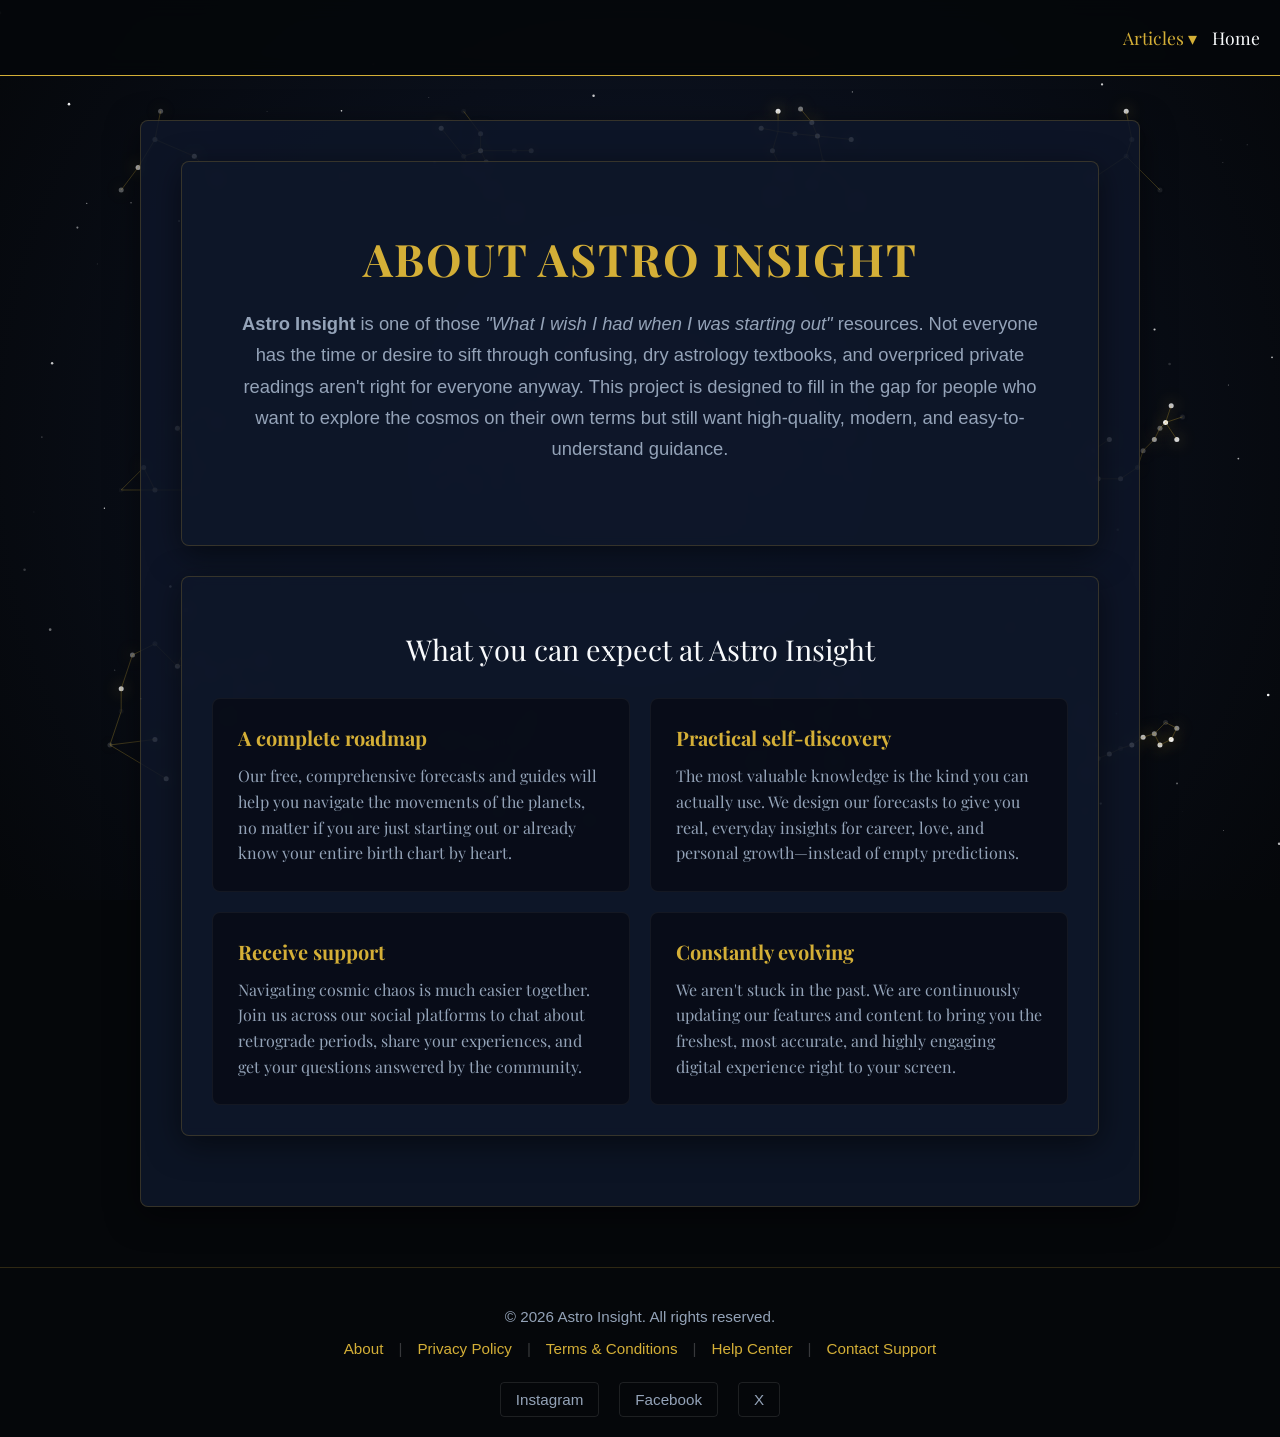
==== commit 58bf36de: "Update print statement from 'Hello' to 'Goodbye'" ====
--- a/about.html
+++ b/about.html
@@ -13,119 +13,9 @@
     <canvas id="starlight-canvas"></canvas>
 
     <nav class="navbar">
-        <a href="index.html" class="nav-logo-link">
+        <a href="index.html" class="nav-logo-link" style="text-decoration: none; color: inherit; display: inline-flex;">
             <div class="nav-logo">
-                <div class="logo-svg-container">
-                    <svg id="Logok" xmlns="http://www.w3.org/2000/svg" viewBox="0 0 70.87 70.87">
-                    <defs>
-                        <style>
-                        .cls-1 {
-                            fill: currentColor; /* Успадковує колір аури з CSS */
-                            transition: fill 0.4s ease; /* Плавна зміна кольору */
-                        }
-                        </style>
-                    </defs>
-                    <g id="Logo_2" data-name="Logo 2">
-                        <g id="Logo1">
-                        <path class="cls-1" d="M47.6,46.84a9.42,9.42,0,0,0-1.23-3l0-.06-.11-.18L46,43.37l-.15-.2A9.87,9.87,0,0,0,45,42.08a11.49,11.49,0,0,0-.89-.84h0a12.57,12.57,0,0,0-3.24-2h0l-.49-.2v.1l-.31.26h.06l.41.16a12.44,12.44,0,0,1,3.31,2l.06.06.12.11.12.11.1.1a9.74,9.74,0,0,1,1.06,1.18l.07.09v0l.2.27.15.23a.25.25,0,0,1,0,.07.86.86,0,0,1,.1.16l.12.2v0a9.09,9.09,0,0,1,1,2.88,10,10,0,0,1-1,6.27.54.54,0,0,1-.07.13l0,0c-.09.16-.18.33-.29.5h0c-.35.57-3.65,5.65-9.86,5.62-6,0-9.25-4.79-9.67-5.45a1.63,1.63,0,0,1-.11-.17,5,5,0,0,1-.31-.54h0a9.92,9.92,0,0,1-1.13-5.72,8.93,8.93,0,0,1,1.06-3.52l.18-.31.09-.15.21-.3.08-.12,0-.06.23-.3.22-.27.06-.07.06-.07.15-.16.06-.07.08-.07.13-.14.06-.06.07-.06.1-.1.09-.08.08-.07.07-.06c.2-.18.4-.33.59-.48l.12-.08.09-.07h0a10.82,10.82,0,0,1,1.29-.8,14.88,14.88,0,0,1,1.35-.68l.45-.18h0c-.2-.16-.34-.29-.39-.34l-.47.2H30.6l0,0a12.11,12.11,0,0,0-1.88,1h0a11.75,11.75,0,0,0-2,1.6l-.22.23a10.67,10.67,0,0,0-.7.87l-.12.16h0l-.09.13-.11.16-.15.25h0a10.12,10.12,0,0,0-1.44,4.44A9.77,9.77,0,0,0,25,53.6c.11.2.21.38.32.56a12.3,12.3,0,0,0,2.48,3,12.43,12.43,0,0,0,7.93,3.07,12.53,12.53,0,0,0,10.52-6c.09-.15.19-.31.28-.49A9.69,9.69,0,0,0,47.6,46.84Z"/>
-                        <path class="cls-1" d="M34.23,40.09,34.17,40l-.36.33.06.08c.15.16.29.28.36.35l.39-.36A1.55,1.55,0,0,1,34.23,40.09Zm3.13-8.54a9.6,9.6,0,0,0-.55-1.79h0q-.24-.55-.51-1.05a.56.56,0,0,1,0-.08l0-.08c0-.05-.05-.09-.07-.13L36,28.13,35.84,28a12.12,12.12,0,0,0-2.31-2.55,14,14,0,0,0-7.71-3.21l-.61,0h-.8c-.47,0-5.87.2-9.24,3.83a9.75,9.75,0,0,0-2.53,5.2c0,.06-.06.42-.09.81a10.4,10.4,0,0,0,1.94,6.31q.13.21.3.42a12,12,0,0,0,1.46,1.6,13.53,13.53,0,0,0,8.16,3.51q.46,0,.93,0h.52l.41,0a14.54,14.54,0,0,0,5.55-1.48h0a12.52,12.52,0,0,0,1.85-1.16l.1-.07.42-.34a5.66,5.66,0,0,1-.59-.15l-.11,0-.37.29c-.35.26-.73.51-1.11.74h0a13.35,13.35,0,0,1-1.86.91h0a13.5,13.5,0,0,1-3.18.81h-.08c-.23,0-.47.06-.71.07H26l-.39,0h-.5q-.34,0-.69,0a12.7,12.7,0,0,1-9-4.76c-.13-.15-.23-.29-.32-.4h0L14.94,38l-.1-.15a9.89,9.89,0,0,1-1.67-6.32A8.86,8.86,0,0,1,14.89,27,10.51,10.51,0,0,1,18.4,24a13.15,13.15,0,0,1,6.08-1.45H25c.21,0,.41,0,.6,0h0l.53.06a13.57,13.57,0,0,1,6.15,2.36,11.68,11.68,0,0,1,3,3l.06.09c.08.11.15.23.23.36l0,0,.25.45c.07.13.14.27.2.4h0c.14.29.26.6.38.92a9.53,9.53,0,0,1,.51,4.94h0a7.75,7.75,0,0,1-.39,1.4h0c-.09.22-.19.45-.3.67l.24.06a1.48,1.48,0,0,1,.29.12c.12-.26.23-.51.32-.76v0l.09-.28h0A9.75,9.75,0,0,0,37.36,31.55Z"/>
-                        <path class="cls-1" d="M25.78,43.13c0,.07-.06.14-.09.22a1.09,1.09,0,0,1,.13-.17Zm0,0c0,.07-.06.14-.09.22a1.09,1.09,0,0,1,.13-.17Zm0,0c0,.07-.06.14-.09.22a1.09,1.09,0,0,1,.13-.17Zm0,0c0,.07-.06.14-.09.22a1.09,1.09,0,0,1,.13-.17Zm0,0c0,.07-.06.14-.09.22a1.09,1.09,0,0,1,.13-.17Zm0,0c0,.07-.06.14-.09.22a1.09,1.09,0,0,1,.13-.17Zm0,0c0,.07-.06.14-.09.22a1.09,1.09,0,0,1,.13-.17Zm0,0c0,.07-.06.14-.09.22a1.09,1.09,0,0,1,.13-.17Zm0,0c0,.07-.06.14-.09.22a1.09,1.09,0,0,1,.13-.17Zm0,0c0,.07-.06.14-.09.22a1.09,1.09,0,0,1,.13-.17Zm0,0c0,.07-.06.14-.09.22a1.09,1.09,0,0,1,.13-.17Zm0,0c0,.07-.06.14-.09.22a1.09,1.09,0,0,1,.13-.17Zm0,0c0,.07-.06.14-.09.22a1.09,1.09,0,0,1,.13-.17Zm0,0c0,.07-.06.14-.09.22a1.09,1.09,0,0,1,.13-.17Zm0,0c0,.07-.06.14-.09.22a1.09,1.09,0,0,1,.13-.17Zm21.81-6.41a9.14,9.14,0,0,0-.69-2,8.86,8.86,0,0,0-.67-1.18l0-.07L46,33.12,45.87,33a11.26,11.26,0,0,0-1.8-1.87,13,13,0,0,0-6.45-2.85,11,11,0,0,0-1.32-.11h-1c-.45,0-.87.06-1.29.12a13,13,0,0,0-7.18,3.59l-.29.31c-.15.17-.41.45-.7.84a1.43,1.43,0,0,0-.14.2l-.12.16-.14.21a9.69,9.69,0,0,0-.59,1,8.94,8.94,0,0,0-.93,3.56,8.65,8.65,0,0,0,1,4.44,8,8,0,0,0,.5.86l.1.16.17.24a.71.71,0,0,0,.1.14,11.55,11.55,0,0,0,1,1.19,11.38,11.38,0,0,0,1.53,1.37,13,13,0,0,0,5.23,2.17,12.43,12.43,0,0,0,1.79.19h1.08a13,13,0,0,0,8.49-3.63l.33-.33c.1-.12.36-.42.68-.87l.16-.23.15-.24a2.26,2.26,0,0,0,.16-.26,9.2,9.2,0,0,0,.57-1.09A9,9,0,0,0,47.59,36.72Zm-1.7,6.38,0,.08-.12.2-.16.25-.14.19,0,0a11.74,11.74,0,0,1-8.71,4.6l-.58,0h-.79a11.87,11.87,0,0,1-8.94-4.43l-.13-.17h0l0,0-.2-.29L26,43.46l-.18-.28,0,0a9.19,9.19,0,0,1-1.26-5.41A9,9,0,0,1,25.66,34h0l.15-.24c0-.06.07-.11.1-.16s.1-.16.14-.22.08-.12.12-.16l0-.05a10.62,10.62,0,0,1,3.52-2.95,12.75,12.75,0,0,1,5.21-1.65l.52,0h1.07a12,12,0,0,1,8.76,4.55l0,0,.2.28.07.1c.06.09.12.18.17.27a.35.35,0,0,1,0,.08,1,1,0,0,1,.09.15,9.12,9.12,0,0,1,1.09,3A9.28,9.28,0,0,1,45.89,43.1Zm-20.11,0c0,.07-.06.14-.09.22a1.09,1.09,0,0,1,.13-.17Zm0,0c0,.07-.06.14-.09.22a1.09,1.09,0,0,1,.13-.17Zm0,0c0,.07-.06.14-.09.22a1.09,1.09,0,0,1,.13-.17Zm0,0c0,.07-.06.14-.09.22a1.09,1.09,0,0,1,.13-.17Zm0,0c0,.07-.06.14-.09.22a1.09,1.09,0,0,1,.13-.17Zm0,0c0,.07-.06.14-.09.22a1.09,1.09,0,0,1,.13-.17Zm0,0c0,.07-.06.14-.09.22a1.09,1.09,0,0,1,.13-.17Zm0,0c0,.07-.06.14-.09.22a1.09,1.09,0,0,1,.13-.17Zm0,0c0,.07-.06.14-.09.22a1.09,1.09,0,0,1,.13-.17Zm0,0c0,.07-.06.14-.09.22a1.09,1.09,0,0,1,.13-.17Zm0,0c0,.07-.06.14-.09.22a1.09,1.09,0,0,1,.13-.17Zm0,0c0,.07-.06.14-.09.22a1.09,1.09,0,0,1,.13-.17Zm0,0c0,.07-.06.14-.09.22a1.09,1.09,0,0,1,.13-.17Zm0,0c0,.07-.06.14-.09.22a1.09,1.09,0,0,1,.13-.17Zm0,0c0,.07-.06.14-.09.22a1.09,1.09,0,0,1,.13-.17Z"/>
-                        <path class="cls-1" d="M37.56,42.44a9.31,9.31,0,0,0-.21-1.1s0,0,0-.05-.09-.32-.14-.47h0c0-.13-.09-.26-.14-.38l0-.09,0,0a2.06,2.06,0,0,1-.44.24h0a3.25,3.25,0,0,1,.15.44c0,.13.08.27.12.4a9.17,9.17,0,0,1-.94,6.62v0c-.08.15-.16.29-.24.41l0,.06c-.11.17-.19.3-.26.39l0,0-.07.09c-2.6,3.47-6.87,4.28-9,4.47l-.57,0h0c-.29,0-.5,0-.61,0-.64,0-6.75-.12-10-4.49a9.14,9.14,0,0,1-1.73-6.52,9.26,9.26,0,0,1,1.46-3.88l.33-.48.09-.12a11.41,11.41,0,0,1,3.52-3,13.62,13.62,0,0,1,6.15-1.6h.57l.29,0h.23l.32,0h0a13.15,13.15,0,0,1,7.38,3l.31.28c.26.24.5.49.72.73h0a1.68,1.68,0,0,1,.33-.16l.2-.07c-.13-.15-.27-.29-.4-.43l-.21-.21a13.45,13.45,0,0,0-1.07-.92l-.23-.17A12.85,12.85,0,0,0,28,33.44h0a14.77,14.77,0,0,0-1.81-.22h-.8a8.85,8.85,0,0,0-.93,0,13.81,13.81,0,0,0-9,3.9c-.16.16-.39.41-.66.73l-.35.46a9.25,9.25,0,0,0-1.81,4.91c-.22,4.24,2.82,7.09,3.68,7.83a13.79,13.79,0,0,0,8.48,3.13h.55l.61,0a13.55,13.55,0,0,0,8.2-3.27A11.91,11.91,0,0,0,35.83,49h0c.09-.13.19-.27.28-.42l0,0a10.91,10.91,0,0,0,.66-1.23h0v0A8.79,8.79,0,0,0,37.56,42.44Z"/>
-                        <path class="cls-1" d="M35.76,38.07Zm0,0Zm0,0Zm0,0Zm0,0Zm0,0Zm0,0Zm0,0Zm0,0Zm0,0Zm0,0Zm0,0Zm0,0Zm0,0Zm0,0Zm0,0Zm0,0Zm0,0Zm0,0Zm0,0Zm0,0Zm0,0Zm0,0Zm0,0Zm0,0Zm0,0Zm0,0Zm22.85-7.76a9.64,9.64,0,0,0-3-5.16,12.9,12.9,0,0,0-8.26-3c-.32,0-.64,0-1,0l-.49,0a14.24,14.24,0,0,0-8.23,3.58A12.06,12.06,0,0,0,35.79,28l-.12.17h0c-.08.12-.15.24-.22.36l0,0-.09.16h0a10.41,10.41,0,0,0-.6,1.3h0l0,.05,0,0,0,.05h0l0,.06v0l0,.05v.05l0,.08a1.73,1.73,0,0,0-.08.27.84.84,0,0,0,0,.17,3,3,0,0,0-.08.32l0,.1a.29.29,0,0,1,0,.09.59.59,0,0,0,0,.13.19.19,0,0,0,0,.07s0,.07,0,.1,0,.05,0,.08,0,.06,0,.09a.2.2,0,0,0,0,.07,10.18,10.18,0,0,0,.42,4.78l.08.23.2.5.2-.07a2.25,2.25,0,0,1,.36-.06h0c-.11-.23-.2-.44-.29-.66a9.75,9.75,0,0,1-.59-2.41c0-.31,0-.56,0-.72a9,9,0,0,1,.85-3.91l0-.07a1,1,0,0,1,0-.1l0-.1c.06-.11.11-.22.17-.32s0,0,0,0l0-.06.24-.4.08-.13.18-.26,0-.06a12.06,12.06,0,0,1,3.19-3,13.33,13.33,0,0,1,6.59-2.6l.48,0c4.42-.2,9.06,2,10.78,5.37a8.3,8.3,0,0,1,.84,3.4,10.72,10.72,0,0,1-1.51,6.44l-.09.15-.26.37v-.05h0c-.06.09-.14.19-.23.3h0a12.73,12.73,0,0,1-9.5,4.89h-.85l-.37,0h0a12.5,12.5,0,0,1-6.72-2.41l-.43-.34-.36-.31-.32-.3,0,0a2,2,0,0,1-.36.36l0,0,.07.06.27.26.09.08a5.58,5.58,0,0,0,.46.39h-.09l0,0,0,0a11.64,11.64,0,0,0,2.85,1.64,14.36,14.36,0,0,0,3.12.85c.51.08,1,.13,1.4.16h1c.41,0,.69,0,.81,0a13.18,13.18,0,0,0,9.18-4.79c.12-.14.23-.29.34-.43s.18-.26.26-.39a11.42,11.42,0,0,0,1.71-4.35A9.55,9.55,0,0,0,58.61,30.31ZM35.76,38.07Zm0,0Zm0,0Zm0,0Zm0,0Zm0,0Zm0,0Zm0,0Zm0,0Zm0,0Zm0,0Zm0,0Zm0,0Zm0,0Zm0,0Zm0,0Zm0,0Zm0,0Zm0,0Zm0,0Zm0,0Zm0,0Zm0,0Zm0,0Zm0,0Zm0,0Zm0,0Z"/>
-                        <path class="cls-1" d="M56.9,38.22c-.11-.17-.23-.32-.34-.46A11.8,11.8,0,0,0,54.91,36a13.75,13.75,0,0,0-8.25-3H45.33c-.5,0-1.09.12-1.75.25h-.32a12.43,12.43,0,0,0-6.21,3.25h0v0l0,0-.28.29-.31.36a1.57,1.57,0,0,1,.3.12,1,1,0,0,1,.22.13l.31-.33,0,0c.11-.12.24-.24.38-.37a11.87,11.87,0,0,1,1.11-.9l.06,0c.21-.15.44-.31.69-.46a13.06,13.06,0,0,1,4.15-1.71l.2,0,.29-.05.12,0h0l.24,0,.16,0h.08l.16,0,.21,0h.06l.12,0s.08,0,.11-.11h0c.06.1.11.1.16.09l.52,0h.1l.42,0h.08a12.69,12.69,0,0,1,7.92,2.88,11.19,11.19,0,0,1,1.44,1.47h0l0,0,0,0,.09.11v0h0l0,0h0v0l.33.47a8.87,8.87,0,0,1,1.52,6,10,10,0,0,1-1.56,4.45c-2,2.95-6.13,4.54-9.9,4.58h-.15l-.62,0-.33,0h0c-2.06-.19-6.44-1-9.08-4.51l-.12-.16-.27-.41,0,0c-.08-.12-.16-.25-.24-.4a10.65,10.65,0,0,1-.64-1.38h0a8.73,8.73,0,0,1-.48-4.28,7.24,7.24,0,0,1,.19-1,8.16,8.16,0,0,1,.24-.79l-.07,0a2.2,2.2,0,0,1-.41-.18,8.72,8.72,0,0,0-.27.88l0,.09h0v0s0,0,0,.07v.06a9.13,9.13,0,0,0-.23,1.78A8.92,8.92,0,0,0,34.22,45a9.14,9.14,0,0,0,.67,2.24,10.8,10.8,0,0,0,.64,1.22l0,.07.26.4h0a12.2,12.2,0,0,0,2.88,3,13.24,13.24,0,0,0,6.92,2.21c.23,0,.44,0,.63,0h.65c1.05,0,6.14-.33,9.45-4.08a9.71,9.71,0,0,0,2.4-5.32A9.43,9.43,0,0,0,56.9,38.22Z"/>
-                        <path class="cls-1" d="M26.25,33.61Zm0,0Zm0,0Zm0,0Zm0,0ZM38,38.1h0l-.25,0h0l-.15,0h-.08l.12.23.52.08h.07A1.64,1.64,0,0,0,38,38.1Zm9.39-13.51a11.15,11.15,0,0,0-.81-2.14l-.15-.27A11.07,11.07,0,0,0,43.87,19a12.4,12.4,0,0,0-8.06-3.1,12.5,12.5,0,0,0-9,4.14,10.9,10.9,0,0,0-1.57,2.12,4.77,4.77,0,0,0-.24.44A10.59,10.59,0,0,0,23.9,26a11,11,0,0,0,1.53,7.22l0,0a1.63,1.63,0,0,1,.11.17c.05.07.1.15.16.22l.12.18a10.94,10.94,0,0,0,1.66,1.78,12.69,12.69,0,0,0,4.12,2.38,5.05,5.05,0,0,0,.55.18l.41-.23.05,0L32,37.68c-2.49-.82-5.77-4-5.77-4v0h0l-.18-.24L26,33.19l-.14-.2-.14-.22-.14-.23a9.93,9.93,0,0,1-1-7.07,10.49,10.49,0,0,1,.91-2.58v0c.07-.13.1-.18.11-.21h.05v0a3.48,3.48,0,0,1,.22-.43A11.31,11.31,0,0,1,30,18.12a11.94,11.94,0,0,1,5.78-1.8c5.87-.14,9.49,4.92,9.7,5.22a5.71,5.71,0,0,1,.42.67c.05.08.1.18.16.27v0a10.91,10.91,0,0,1,.9,2.3,10.14,10.14,0,0,1-1,8s-.06.09-.12.18l-.09.13-.24.31-.09.1h0v0l-.08.09a9.27,9.27,0,0,1-.64.73l-.11.12-.12.12a12.68,12.68,0,0,1-5.08,3.13l-.53.16.07,0,.44.25.47-.14a13.49,13.49,0,0,0,6-4.16l.29-.37s0,0,0-.06l0,0,.16-.24.06-.09A10.36,10.36,0,0,0,47.39,24.59Zm-21.14,9Zm0,0Zm0,0Zm0,0Zm0,0Zm0,0Z"/>
-                        <path class="cls-1" d="M26.74,42.08a12.2,12.2,0,0,1,2-1.61A8.36,8.36,0,0,0,26.74,42.08Zm6.54-6.43.23.17a13.45,13.45,0,0,1,1.07.92h0A12.59,12.59,0,0,0,33.28,35.65Zm-6.54,6.43a12.2,12.2,0,0,1,2-1.61A8.36,8.36,0,0,0,26.74,42.08Zm6.54-6.43.23.17a13.45,13.45,0,0,1,1.07.92h0A12.59,12.59,0,0,0,33.28,35.65Zm-6.54,6.43a12.2,12.2,0,0,1,2-1.61A8.36,8.36,0,0,0,26.74,42.08Zm6.54-6.43.23.17a13.45,13.45,0,0,1,1.07.92h0A12.59,12.59,0,0,0,33.28,35.65Zm-6.54,6.43a12.2,12.2,0,0,1,2-1.61A8.36,8.36,0,0,0,26.74,42.08Zm6.54-6.43.23.17a13.45,13.45,0,0,1,1.07.92h0A12.59,12.59,0,0,0,33.28,35.65Zm-6.54,6.43a12.2,12.2,0,0,1,2-1.61A8.36,8.36,0,0,0,26.74,42.08Zm6.54-6.43.23.17a13.45,13.45,0,0,1,1.07.92h0A12.59,12.59,0,0,0,33.28,35.65Zm-6.54,6.43a12.2,12.2,0,0,1,2-1.61A8.36,8.36,0,0,0,26.74,42.08Zm6.54-6.43.23.17a13.45,13.45,0,0,1,1.07.92h0A12.59,12.59,0,0,0,33.28,35.65Zm-6.54,6.43a12.2,12.2,0,0,1,2-1.61A8.36,8.36,0,0,0,26.74,42.08Zm6.54-6.43.23.17a13.45,13.45,0,0,1,1.07.92h0A12.59,12.59,0,0,0,33.28,35.65Zm-6.54,6.43a12.2,12.2,0,0,1,2-1.61A8.36,8.36,0,0,0,26.74,42.08Zm6.54-6.43.23.17a13.45,13.45,0,0,1,1.07.92h0A12.59,12.59,0,0,0,33.28,35.65Zm-6.54,6.43a12.2,12.2,0,0,1,2-1.61A8.36,8.36,0,0,0,26.74,42.08Zm6.54-6.43.23.17a13.45,13.45,0,0,1,1.07.92h0A12.59,12.59,0,0,0,33.28,35.65Zm-6.54,6.43a12.2,12.2,0,0,1,2-1.61A8.36,8.36,0,0,0,26.74,42.08Zm6.54-6.43.23.17a13.45,13.45,0,0,1,1.07.92h0A12.59,12.59,0,0,0,33.28,35.65Zm-6.54,6.43a12.2,12.2,0,0,1,2-1.61A8.36,8.36,0,0,0,26.74,42.08Zm6.54-6.43.23.17a13.45,13.45,0,0,1,1.07.92h0A12.59,12.59,0,0,0,33.28,35.65Zm-6.54,6.43a12.2,12.2,0,0,1,2-1.61A8.36,8.36,0,0,0,26.74,42.08Zm6.54-6.43.23.17a13.45,13.45,0,0,1,1.07.92h0A12.59,12.59,0,0,0,33.28,35.65Zm-6.54,6.43a12.2,12.2,0,0,1,2-1.61A8.36,8.36,0,0,0,26.74,42.08Zm6.54-6.43.23.17a13.45,13.45,0,0,1,1.07.92h0A12.59,12.59,0,0,0,33.28,35.65Zm-6.54,6.43a12.2,12.2,0,0,1,2-1.61A8.36,8.36,0,0,0,26.74,42.08Zm6.54-6.43.23.17a13.45,13.45,0,0,1,1.07.92h0A12.59,12.59,0,0,0,33.28,35.65Zm-6.54,6.43a12.2,12.2,0,0,1,2-1.61A8.36,8.36,0,0,0,26.74,42.08Zm6.54-6.43.23.17a13.45,13.45,0,0,1,1.07.92h0A12.59,12.59,0,0,0,33.28,35.65Zm23,2.55h0l0,0h0v0L56.15,38l0,0,0,0h0a15.48,15.48,0,0,1-9.48-4.4l-.31-.31a.36.36,0,0,0-.08-.09l-.27-.3a9.8,9.8,0,0,1,.3-10l-.17-.34,0,0-.55.13c-4.33,4.28-7.65,5.29-9.21,5.52l-.38,0H36l-.24,0h-.37l-.13-.09c-4.9-1-8.68-4.89-9.16-5.4l0-.05h-.47s0,.08-.11.21v0h0c2.51,4.72,1.13,7.52,1.08,7.86a5.09,5.09,0,0,1-.84,2c-.08.13-.16.26-.25.38l0,0c-.09.14-.18.26-.27.38a.27.27,0,0,1-.07.08c-6.19,5-9.69,4.31-9.69,4.31l-.28.29h0l.26.4h0c4.71.23,9.67,4.71,9.67,4.71l.06.09.23.41h0l.25.45c2.8,3.87.24,8.94.08,9.26v0a1.24,1.24,0,0,1,.49.06l.09-.12C29,49.94,33.29,49.16,35.3,49l.55,0h.57a13.15,13.15,0,0,1,9.15,4.64h.49a.83.83,0,0,0-.07-.13,8.94,8.94,0,0,1,0-9.11v0l.27-.42,0-.06.3-.45A18.77,18.77,0,0,1,56,38.56h0l.25-.33h0Zm-20-9.58.3-.07c.33-.08.69-.18,1.07-.3a18.22,18.22,0,0,0,4.1-1.81,16.72,16.72,0,0,0,3.49-2.76,10.21,10.21,0,0,0-1,4.58,11.34,11.34,0,0,0,.57,3.11c.08.23.15.44.23.64.17.43.35.8.5,1.1h-.23a13.88,13.88,0,0,1-6.33-2,11.58,11.58,0,0,1-2.7-2.36l-.06-.08Zm.77,8.09.08-.26h0a10.65,10.65,0,0,0-.33-6.67h0s3.3,3.11,6.79,3.63h-.11l-.08,0h-.13A13.93,13.93,0,0,0,37.06,36.71ZM26.82,31.89a10.33,10.33,0,0,0,.6-4.35,10.45,10.45,0,0,0-1.05-3.81,24,24,0,0,0,3.74,2.74A21.76,21.76,0,0,0,33.23,28l.76.28,1,.31.44.12h0A12.37,12.37,0,0,1,31.14,32a14.21,14.21,0,0,1-4.9,1.25A13.25,13.25,0,0,0,26.82,31.89Zm7.8,4.85a12.59,12.59,0,0,0-1.34-1.09A13.38,13.38,0,0,0,28,33.46h0A13.25,13.25,0,0,0,34.8,30h0s0,0,0,.05l0,.05,0,.05h0l0,.06,0,.05s0,0,0,0l0,.05,0,.08c0,.08,0,.17-.08.27a1.09,1.09,0,0,1-.05.17c0,.1,0,.21-.08.32l0,.1a.29.29,0,0,0,0,.09l0,.13s0,.05,0,.07a.36.36,0,0,0,0,.1s0,.05,0,.08,0,.06,0,.09a.17.17,0,0,1,0,.07A9.56,9.56,0,0,0,34.62,36.74Zm-8.93,6.61c-.09-.1-.36-.36-.79-.73a19,19,0,0,0-8.59-4.33s2.71.27,8.53-3.67l.85-.59h0c.27.52,2.46,3.27.09,9.11C25.76,43.2,25.72,43.27,25.69,43.35Zm4.74-4.17.25.18h-.09a19,19,0,0,0-1.88,1h0a8.36,8.36,0,0,0-2,1.61c.14-.33,1.48-4-.07-7.19,0,0,2.71,2.6,4.84,3.14h0c-.27.22-1.05,1-1.05,1S30.36,39.17,30.43,39.18Zm3,9.57a12.47,12.47,0,0,0-6.76,3.49,10.54,10.54,0,0,0,0-7,10.36,10.36,0,0,1-.48-1.33h0a13.29,13.29,0,0,1,9.07,4.6h0A14.46,14.46,0,0,0,33.48,48.75ZM34.22,45a7.74,7.74,0,0,0,.67,2.24,12,12,0,0,0-7-3.57l.44-.1a19.88,19.88,0,0,0,3.51-1.21h0a8.22,8.22,0,0,0,1.86-1.15l.1-.07c.22.07.43.14.62.18,0,0,0,.07,0,.1h0v0a.31.31,0,0,1,0,.08v.06A10.39,10.39,0,0,0,34.22,45Zm1.72,2.92-.08.14v0a10,10,0,0,1-.64-1.36h0a8.71,8.71,0,0,1-.47-4.8c0-.16.06-.31.1-.47a8.16,8.16,0,0,1,.24-.79,3,3,0,0,1-.41-.18l-.05,0a1.55,1.55,0,0,1-.39-.33l-.12.12-.24.22c.15.16.29.28.36.35l0,0a3.83,3.83,0,0,1-.58-.16,4.29,4.29,0,0,1-.37.29,9.14,9.14,0,0,1-1.23.7h0l-.31.15c-1,.45-.75.41-1.33.66l-.23.1h0a11.68,11.68,0,0,1-2.56.74l-.39.05-.23,0h-.14l-.52,0h-.14v0h0l0,0a2.74,2.74,0,0,1,.23-.31l.22-.27.06-.07.06-.06.14-.17.07-.07.08-.07.13-.14.06-.06.06-.06.11-.1.09-.08.08-.07.07-.06c.16-.14.34-.29.56-.45l0,0,.11-.08.1-.07h0a13,13,0,0,1,2.62-1.51l.45-.18c-.19-.15-.31-.27-.36-.31a0,0,0,0,0,0,0V39a10.89,10.89,0,0,1,1-.83l.41-.23-.1,0L32,37.7a11.87,11.87,0,0,1-2.63-1.17,10.48,10.48,0,0,1-3.1-2.89v0h0a14,14,0,0,1,3.25.62A11.48,11.48,0,0,1,34,36.87a9.46,9.46,0,0,1,.71.74,1.26,1.26,0,0,1,.33-.16l.2-.07a1.75,1.75,0,0,1,.33-.06c-.11-.22-.2-.44-.29-.65a8.29,8.29,0,0,1-.56-2.41,9.74,9.74,0,0,1,.8-4.63l0-.07s0-.07,0-.1a.47.47,0,0,1,.05-.1l.16-.32h0l.22.37h0a8.53,8.53,0,0,1,1.09,4,8.36,8.36,0,0,1-.19,1.85h0a9.19,9.19,0,0,1-.41,1.39c-.09.22-.18.45-.29.68h0a.84.84,0,0,1,.24.06,1.57,1.57,0,0,1,.3.12,1,1,0,0,1,.22.13h0a3.26,3.26,0,0,1,.31-.33l0,0c.13-.13.25-.25.38-.36A12.18,12.18,0,0,1,38.77,36l.06,0a13,13,0,0,1,4.84-2.17l.2,0,.29-.05.12,0h0l.24,0,.16,0h.08l.16,0,.21,0h.06l.12,0a.2.2,0,0,0,.11,0h0v0l-.08.09c-.19.24-.41.48-.64.73l-.11.12-.12.12c-.15.16-.31.31-.48.47a16.59,16.59,0,0,1-2.37,1.82,5,5,0,0,1-.65.37,7.77,7.77,0,0,1-1.48.54l-.56.12.44.25a10,10,0,0,1,.94.77v.21l-.32.26,0,0h0l.08,0,.33.14a11.39,11.39,0,0,1,3.33,2l.07.06.12.11.12.11.1.1.12.12a9.42,9.42,0,0,1,.79.88h0l.14.18.07.09v0h0l-.35,0A7.44,7.44,0,0,1,42.45,43a15.82,15.82,0,0,1-2.35-.9s-.4-.2-.76-.42a7.85,7.85,0,0,1-.93-.67c-.14-.12-.28-.24-.41-.37l-.3-.3c-.11-.1-.21-.21-.31-.32a1.41,1.41,0,0,1-.37.36l0,0a2.22,2.22,0,0,1-.43.23,8.2,8.2,0,0,1,.31.84,7.41,7.41,0,0,1,.31,1.72A8.83,8.83,0,0,1,35.94,47.94Zm4-9.87a11.73,11.73,0,0,0,5-3.18,9.9,9.9,0,0,0,0,7.19,5.23,5.23,0,0,0-.89-.83h0a25.3,25.3,0,0,0-3.24-2h0L41,39ZM37.21,41.4s0,0,0-.07h.15a3.68,3.68,0,0,0,.5-.1l0,0h0l0,0,0,0a16.38,16.38,0,0,0,2.83,1.63,9.64,9.64,0,0,0,3.1.85c-.74.14-4.81,1-7.07,3.57v0A9.16,9.16,0,0,0,37.21,41.4Zm8.31,2.46a11.93,11.93,0,0,0-.64,1.45,9.58,9.58,0,0,0,0,6.93,14,14,0,0,0-6.69-3.5c-.65-.15-1.17-.22-1.47-.28a1.09,1.09,0,0,1-.28-.08c2.26-3.44,7.5-4.37,8.82-4.54l.2,0h.08Zm4.1-3.38a22,22,0,0,0-2.69,1.81c-.37.29-.7.57-1,.84v0c-2.33-3.57-.4-8.23,0-9.07a1.29,1.29,0,0,0,.06-.12c.27.24.57.5.92.77a17.82,17.82,0,0,0,4,2.34A19.11,19.11,0,0,0,55,38.26,23.15,23.15,0,0,0,49.62,40.48ZM33.28,35.65l.23.17a13.45,13.45,0,0,1,1.07.92h0A12.59,12.59,0,0,0,33.28,35.65Zm-6.54,6.43a12.2,12.2,0,0,1,2-1.61A8.36,8.36,0,0,0,26.74,42.08ZM37.28,37.3l0,0h0l0,0Zm-4-1.65.23.17a13.45,13.45,0,0,1,1.07.92h0A12.59,12.59,0,0,0,33.28,35.65Zm-6.54,6.43a12.2,12.2,0,0,1,2-1.61A8.36,8.36,0,0,0,26.74,42.08Zm6.54-6.43.23.17a13.45,13.45,0,0,1,1.07.92h0A12.59,12.59,0,0,0,33.28,35.65Zm-6.54,6.43a12.2,12.2,0,0,1,2-1.61A8.36,8.36,0,0,0,26.74,42.08Zm6.54-6.43.23.17a13.45,13.45,0,0,1,1.07.92h0A12.59,12.59,0,0,0,33.28,35.65Zm-6.54,6.43a12.2,12.2,0,0,1,2-1.61A8.36,8.36,0,0,0,26.74,42.08Zm6.54-6.43.23.17a13.45,13.45,0,0,1,1.07.92h0A12.59,12.59,0,0,0,33.28,35.65Zm-6.54,6.43a12.2,12.2,0,0,1,2-1.61A8.36,8.36,0,0,0,26.74,42.08Zm6.54-6.43.23.17a13.45,13.45,0,0,1,1.07.92h0A12.59,12.59,0,0,0,33.28,35.65Zm-6.54,6.43a12.2,12.2,0,0,1,2-1.61A8.36,8.36,0,0,0,26.74,42.08Zm6.54-6.43.23.17a13.45,13.45,0,0,1,1.07.92h0A12.59,12.59,0,0,0,33.28,35.65Zm-6.54,6.43a12.2,12.2,0,0,1,2-1.61A8.36,8.36,0,0,0,26.74,42.08Zm6.54-6.43.23.17a13.45,13.45,0,0,1,1.07.92h0A12.59,12.59,0,0,0,33.28,35.65Zm-6.54,6.43a12.2,12.2,0,0,1,2-1.61A8.36,8.36,0,0,0,26.74,42.08Zm6.54-6.43.23.17a13.45,13.45,0,0,1,1.07.92h0A12.59,12.59,0,0,0,33.28,35.65Zm-6.54,6.43a12.2,12.2,0,0,1,2-1.61A8.36,8.36,0,0,0,26.74,42.08Zm6.54-6.43.23.17a13.45,13.45,0,0,1,1.07.92h0A12.59,12.59,0,0,0,33.28,35.65Zm-6.54,6.43a12.2,12.2,0,0,1,2-1.61A8.36,8.36,0,0,0,26.74,42.08Zm6.54-6.43.23.17a13.45,13.45,0,0,1,1.07.92h0A12.59,12.59,0,0,0,33.28,35.65Zm-6.54,6.43a12.2,12.2,0,0,1,2-1.61A8.36,8.36,0,0,0,26.74,42.08Zm6.54-6.43.23.17a13.45,13.45,0,0,1,1.07.92h0A12.59,12.59,0,0,0,33.28,35.65Zm-6.54,6.43a12.2,12.2,0,0,1,2-1.61A8.36,8.36,0,0,0,26.74,42.08Zm6.54-6.43.23.17a13.45,13.45,0,0,1,1.07.92h0A12.59,12.59,0,0,0,33.28,35.65Zm-6.54,6.43a12.2,12.2,0,0,1,2-1.61A8.36,8.36,0,0,0,26.74,42.08Z"/>
-                        <path class="cls-1" d="M61.11,37.28c.42,12.41-11.25,22.93-25.35,22.89C22.32,60.12,11,50.48,10.62,38.65c-.44-12.32,11-22.85,25.1-22.93C49.31,15.65,60.7,25.37,61.11,37.28ZM35.72,16.34C22,16.41,10.89,26.66,11.32,38.63c.41,11.5,11.37,20.88,24.45,20.92,13.7,0,25-10.19,24.64-22.26C60,25.72,48.94,16.27,35.72,16.34Z"/>
-                        <path id="Eye" class="cls-1" d="M36.72,38.69h0a.14.14,0,0,0,0-.06,1,1,0,0,0-.29-.35h0l0,0,0,0a.92.92,0,0,0-.37-.14l-.08,0h-.13a1.16,1.16,0,0,0-.42.08l-.15.08h0l0,0a.88.88,0,0,0-.28.33.36.36,0,0,1,0,.09v0a.87.87,0,0,0-.05.28.8.8,0,0,0,.07.34h0l0,0a.81.81,0,0,0,.17.24.87.87,0,0,0,.21.17l.17.08.08,0a1.54,1.54,0,0,0,.3,0,1.28,1.28,0,0,0,.44-.09h0l.22-.13a1,1,0,0,0,.22-.24,1,1,0,0,0,.12-.28h0a.58.58,0,0,0,0-.19A1.06,1.06,0,0,0,36.72,38.69Zm0,0h0a.14.14,0,0,0,0-.06,1,1,0,0,0-.29-.35h0l0,0,0,0a.92.92,0,0,0-.37-.14l-.08,0h-.13a1.16,1.16,0,0,0-.42.08l-.15.08h0l0,0a.88.88,0,0,0-.28.33.36.36,0,0,1,0,.09v0a.87.87,0,0,0-.05.28.8.8,0,0,0,.07.34h0l0,0a.81.81,0,0,0,.17.24.87.87,0,0,0,.21.17l.17.08.08,0a1.54,1.54,0,0,0,.3,0,1.28,1.28,0,0,0,.44-.09h0l.22-.13a1,1,0,0,0,.22-.24,1,1,0,0,0,.12-.28h0a.58.58,0,0,0,0-.19A1.06,1.06,0,0,0,36.72,38.69Zm0,0h0a.14.14,0,0,0,0-.06,1,1,0,0,0-.29-.35h0l0,0,0,0a.92.92,0,0,0-.37-.14l-.08,0h-.13a1.16,1.16,0,0,0-.42.08l-.15.08h0l0,0a.88.88,0,0,0-.28.33.36.36,0,0,1,0,.09v0a.87.87,0,0,0-.05.28.8.8,0,0,0,.07.34h0l0,0a.81.81,0,0,0,.17.24.87.87,0,0,0,.21.17l.17.08.08,0a1.54,1.54,0,0,0,.3,0,1.28,1.28,0,0,0,.44-.09h0l.22-.13a1,1,0,0,0,.22-.24,1,1,0,0,0,.12-.28h0a.58.58,0,0,0,0-.19A1.06,1.06,0,0,0,36.72,38.69Zm1.48-.19v0a1.18,1.18,0,0,0-.17-.36l-.23,0h0l-.14,0-.08,0h0l.12.21,0,.15a1.1,1.1,0,0,1,.06.26h0l.52.09h0A1.16,1.16,0,0,0,38.2,38.5Zm-1.48.19h0a.14.14,0,0,0,0-.06,1,1,0,0,0-.29-.35h0l0,0,0,0a.92.92,0,0,0-.37-.14l-.08,0h-.13a1.16,1.16,0,0,0-.42.08l-.15.08h0l0,0a.88.88,0,0,0-.28.33.36.36,0,0,1,0,.09v0a.87.87,0,0,0-.05.28.8.8,0,0,0,.07.34h0l0,0a.81.81,0,0,0,.17.24.87.87,0,0,0,.21.17l.17.08.08,0a1.54,1.54,0,0,0,.3,0,1.28,1.28,0,0,0,.44-.09h0l.22-.13a1,1,0,0,0,.22-.24,1,1,0,0,0,.12-.28h0a.58.58,0,0,0,0-.19A1.06,1.06,0,0,0,36.72,38.69Zm0,0h0a.14.14,0,0,0,0-.06,1,1,0,0,0-.29-.35h0l0,0,0,0a.92.92,0,0,0-.37-.14l-.08,0h-.13a1.16,1.16,0,0,0-.42.08l-.15.08h0l0,0a.88.88,0,0,0-.28.33.36.36,0,0,1,0,.09v0a.87.87,0,0,0-.05.28.8.8,0,0,0,.07.34h0l0,0a.81.81,0,0,0,.17.24.87.87,0,0,0,.21.17l.17.08.08,0a1.54,1.54,0,0,0,.3,0,1.28,1.28,0,0,0,.44-.09h0l.22-.13a1,1,0,0,0,.22-.24,1,1,0,0,0,.12-.28h0a.58.58,0,0,0,0-.19A1.06,1.06,0,0,0,36.72,38.69Zm0,0h0a.14.14,0,0,0,0-.06,1,1,0,0,0-.29-.35h0l0,0,0,0a.92.92,0,0,0-.37-.14l-.08,0h-.13a1.16,1.16,0,0,0-.42.08l-.15.08h0l0,0a.88.88,0,0,0-.28.33.36.36,0,0,1,0,.09v0a.87.87,0,0,0-.05.28.8.8,0,0,0,.07.34h0l0,0a.81.81,0,0,0,.17.24.87.87,0,0,0,.21.17l.17.08.08,0a1.54,1.54,0,0,0,.3,0,1.28,1.28,0,0,0,.44-.09h0l.22-.13a1,1,0,0,0,.22-.24,1,1,0,0,0,.12-.28h0a.58.58,0,0,0,0-.19A1.06,1.06,0,0,0,36.72,38.69Zm0,0h0a.14.14,0,0,0,0-.06,1,1,0,0,0-.29-.35h0l0,0,0,0a.92.92,0,0,0-.37-.14l-.08,0h-.13a1.16,1.16,0,0,0-.42.08l-.15.08h0l0,0a.88.88,0,0,0-.28.33.36.36,0,0,1,0,.09v0a.87.87,0,0,0-.05.28.8.8,0,0,0,.07.34h0l0,0a.81.81,0,0,0,.17.24.87.87,0,0,0,.21.17l.17.08.08,0a1.54,1.54,0,0,0,.3,0,1.28,1.28,0,0,0,.44-.09h0l.22-.13a1,1,0,0,0,.22-.24,1,1,0,0,0,.12-.28h0a.58.58,0,0,0,0-.19A1.06,1.06,0,0,0,36.72,38.69Zm0,0h0a.14.14,0,0,0,0-.06,1,1,0,0,0-.29-.35h0l0,0,0,0a.92.92,0,0,0-.37-.14l-.08,0h-.13a1.16,1.16,0,0,0-.42.08l-.15.08h0l0,0a.88.88,0,0,0-.28.33.36.36,0,0,1,0,.09v0a.87.87,0,0,0-.05.28.8.8,0,0,0,.07.34h0l0,0a.81.81,0,0,0,.17.24.87.87,0,0,0,.21.17l.17.08.08,0a1.54,1.54,0,0,0,.3,0,1.28,1.28,0,0,0,.44-.09h0l.22-.13a1,1,0,0,0,.22-.24,1,1,0,0,0,.12-.28h0a.58.58,0,0,0,0-.19A1.06,1.06,0,0,0,36.72,38.69Zm0,0h0a.14.14,0,0,0,0-.06,1,1,0,0,0-.29-.35h0l0,0,0,0a.92.92,0,0,0-.37-.14l-.08,0h-.13a1.16,1.16,0,0,0-.42.08l-.15.08h0l0,0a.88.88,0,0,0-.28.33.36.36,0,0,1,0,.09v0a.87.87,0,0,0-.05.28.8.8,0,0,0,.07.34h0l0,0a.81.81,0,0,0,.17.24.87.87,0,0,0,.21.17l.17.08.08,0a1.54,1.54,0,0,0,.3,0,1.28,1.28,0,0,0,.44-.09h0l.22-.13a1,1,0,0,0,.22-.24,1,1,0,0,0,.12-.28h0a.58.58,0,0,0,0-.19A1.06,1.06,0,0,0,36.72,38.69Zm0,0h0a.14.14,0,0,0,0-.06,1,1,0,0,0-.29-.35h0l0,0,0,0a.92.92,0,0,0-.37-.14l-.08,0h-.13a1.16,1.16,0,0,0-.42.08l-.15.08h0l0,0a.88.88,0,0,0-.28.33.36.36,0,0,1,0,.09v0a.87.87,0,0,0-.05.28.8.8,0,0,0,.07.34h0l0,0a.81.81,0,0,0,.17.24.87.87,0,0,0,.21.17l.17.08.08,0a1.54,1.54,0,0,0,.3,0,1.28,1.28,0,0,0,.44-.09h0l.22-.13a1,1,0,0,0,.22-.24,1,1,0,0,0,.12-.28h0a.58.58,0,0,0,0-.19A1.06,1.06,0,0,0,36.72,38.69Zm1.46-.19v0A1.64,1.64,0,0,0,38,38.1h0l-.25,0h0l-.15,0h-.08l.12.23.06.15.06.27.55.09A1.72,1.72,0,0,0,38.18,38.5Zm-1.46.19h0a.14.14,0,0,0,0-.06,1,1,0,0,0-.29-.35h0l0,0,0,0a.92.92,0,0,0-.37-.14l-.08,0h-.13a1.16,1.16,0,0,0-.42.08l-.15.08h0l0,0a.88.88,0,0,0-.28.33.36.36,0,0,1,0,.09v0a.87.87,0,0,0-.05.28.8.8,0,0,0,.07.34h0l0,0a.81.81,0,0,0,.17.24.87.87,0,0,0,.21.17l.17.08.08,0a1.54,1.54,0,0,0,.3,0,1.28,1.28,0,0,0,.44-.09h0l.22-.13a1,1,0,0,0,.22-.24,1,1,0,0,0,.12-.28h0a.58.58,0,0,0,0-.19A1.06,1.06,0,0,0,36.72,38.69Zm-3.09-.21-.32-.06a.5.5,0,0,0,0,.13,1.58,1.58,0,0,0-.06.42v0c.2,0,.4-.09.6-.12v0a1.3,1.3,0,0,1,.07-.33Zm3.09.21h0a.14.14,0,0,0,0-.06,1,1,0,0,0-.29-.35h0l0,0,0,0a.92.92,0,0,0-.37-.14l-.08,0h-.13a1.16,1.16,0,0,0-.42.08l-.15.08h0l0,0a.88.88,0,0,0-.28.33.36.36,0,0,1,0,.09v0a.87.87,0,0,0-.05.28.8.8,0,0,0,.07.34h0l0,0a.81.81,0,0,0,.17.24.87.87,0,0,0,.21.17l.17.08.08,0a1.54,1.54,0,0,0,.3,0,1.28,1.28,0,0,0,.44-.09h0l.22-.13a1,1,0,0,0,.22-.24,1,1,0,0,0,.12-.28h0a.58.58,0,0,0,0-.19A1.06,1.06,0,0,0,36.72,38.69Zm1.46-.19v0A1.64,1.64,0,0,0,38,38.1h0l-.25,0h0l-.15,0h-.08l.12.23.06.15.06.27.55.09A1.72,1.72,0,0,0,38.18,38.5Zm-1.46.19h0a.14.14,0,0,0,0-.06,1,1,0,0,0-.29-.35h0l0,0,0,0a.92.92,0,0,0-.37-.14l-.08,0h-.13a1.16,1.16,0,0,0-.42.08l-.15.08h0l0,0a.88.88,0,0,0-.28.33.36.36,0,0,1,0,.09v0a.87.87,0,0,0-.05.28.8.8,0,0,0,.07.34h0l0,0a.81.81,0,0,0,.17.24.87.87,0,0,0,.21.17l.17.08.08,0a1.54,1.54,0,0,0,.3,0,1.28,1.28,0,0,0,.44-.09h0l.22-.13a1,1,0,0,0,.22-.24,1,1,0,0,0,.12-.28h0a.58.58,0,0,0,0-.19A1.06,1.06,0,0,0,36.72,38.69Zm-3.09-.21-.32-.06a.5.5,0,0,0,0,.13,1.58,1.58,0,0,0-.06.42v0c.2,0,.4-.09.6-.12v0a1.3,1.3,0,0,1,.07-.33Zm3.09.21h0a.14.14,0,0,0,0-.06,1,1,0,0,0-.29-.35h0l0,0,0,0a.92.92,0,0,0-.37-.14l-.08,0h-.13a1.16,1.16,0,0,0-.42.08l-.15.08h0l0,0a.88.88,0,0,0-.28.33.36.36,0,0,1,0,.09v0a.87.87,0,0,0-.05.28.8.8,0,0,0,.07.34h0l0,0a.81.81,0,0,0,.17.24.87.87,0,0,0,.21.17l.17.08.08,0a1.54,1.54,0,0,0,.3,0,1.28,1.28,0,0,0,.44-.09h0l.22-.13a1,1,0,0,0,.22-.24,1,1,0,0,0,.12-.28h0a.58.58,0,0,0,0-.19A1.06,1.06,0,0,0,36.72,38.69Zm1.46-.19v0A1.64,1.64,0,0,0,38,38.1h0l-.25,0h0l-.15,0h-.08l.12.23.06.15.06.27.55.09A1.72,1.72,0,0,0,38.18,38.5Zm-1.46.19h0a.14.14,0,0,0,0-.06,1,1,0,0,0-.29-.35h0l0,0,0,0a.92.92,0,0,0-.37-.14l-.08,0h-.13a1.16,1.16,0,0,0-.42.08l-.15.08h0l0,0a.88.88,0,0,0-.28.33.36.36,0,0,1,0,.09v0a.87.87,0,0,0-.05.28.8.8,0,0,0,.07.34h0l0,0a.81.81,0,0,0,.17.24.87.87,0,0,0,.21.17l.17.08.08,0a1.54,1.54,0,0,0,.3,0,1.28,1.28,0,0,0,.44-.09h0l.22-.13a1,1,0,0,0,.22-.24,1,1,0,0,0,.12-.28h0a.58.58,0,0,0,0-.19A1.06,1.06,0,0,0,36.72,38.69Zm-3.09-.21-.32-.06a.5.5,0,0,0,0,.13,1.58,1.58,0,0,0-.06.42v0c.2,0,.4-.09.6-.12v0a1.3,1.3,0,0,1,.07-.33Zm3.09.21h0a.14.14,0,0,0,0-.06,1,1,0,0,0-.29-.35h0l0,0,0,0a.92.92,0,0,0-.37-.14l-.08,0h-.13a1.16,1.16,0,0,0-.42.08l-.15.08h0l0,0a.88.88,0,0,0-.28.33.36.36,0,0,1,0,.09v0a.87.87,0,0,0-.05.28.8.8,0,0,0,.07.34h0l0,0a.81.81,0,0,0,.17.24.87.87,0,0,0,.21.17l.17.08.08,0a1.54,1.54,0,0,0,.3,0,1.28,1.28,0,0,0,.44-.09h0l.22-.13a1,1,0,0,0,.22-.24,1,1,0,0,0,.12-.28h0a.58.58,0,0,0,0-.19A1.06,1.06,0,0,0,36.72,38.69Zm1.46-.19v0A1.64,1.64,0,0,0,38,38.1h0l-.25,0h0l-.15,0h-.08l.12.23.06.15.06.27.55.09A1.72,1.72,0,0,0,38.18,38.5Zm-1.46.19h0a.14.14,0,0,0,0-.06,1,1,0,0,0-.29-.35h0l0,0,0,0a.92.92,0,0,0-.37-.14l-.08,0h-.13a1.16,1.16,0,0,0-.42.08l-.15.08h0l0,0a.88.88,0,0,0-.28.33.36.36,0,0,1,0,.09v0a.87.87,0,0,0-.05.28.8.8,0,0,0,.07.34h0l0,0a.81.81,0,0,0,.17.24.87.87,0,0,0,.21.17l.17.08.08,0a1.54,1.54,0,0,0,.3,0,1.28,1.28,0,0,0,.44-.09h0l.22-.13a1,1,0,0,0,.22-.24,1,1,0,0,0,.12-.28h0a.58.58,0,0,0,0-.19A1.06,1.06,0,0,0,36.72,38.69Zm-3.09-.21-.32-.06a.5.5,0,0,0,0,.13,1.58,1.58,0,0,0-.06.42v0c.2,0,.4-.09.6-.12v0a1.3,1.3,0,0,1,.07-.33Zm3.09.21h0a.14.14,0,0,0,0-.06,1,1,0,0,0-.29-.35h0l0,0,0,0a.92.92,0,0,0-.37-.14l-.08,0h-.13a1.16,1.16,0,0,0-.42.08l-.15.08h0l0,0a.88.88,0,0,0-.28.33.36.36,0,0,1,0,.09v0a.87.87,0,0,0-.05.28.8.8,0,0,0,.07.34h0l0,0a.81.81,0,0,0,.17.24.87.87,0,0,0,.21.17l.17.08.08,0a1.54,1.54,0,0,0,.3,0,1.28,1.28,0,0,0,.44-.09h0l.22-.13a1,1,0,0,0,.22-.24,1,1,0,0,0,.12-.28h0a.58.58,0,0,0,0-.19A1.06,1.06,0,0,0,36.72,38.69Zm1.46-.19v0A1.64,1.64,0,0,0,38,38.1h0l-.25,0h0l-.15,0h-.08l.12.23.06.15.06.27.55.09A1.72,1.72,0,0,0,38.18,38.5Zm-1.46.19h0a.14.14,0,0,0,0-.06,1,1,0,0,0-.29-.35h0l0,0,0,0a.92.92,0,0,0-.37-.14l-.08,0h-.13a1.16,1.16,0,0,0-.42.08l-.15.08h0l0,0a.88.88,0,0,0-.28.33.36.36,0,0,1,0,.09v0a.87.87,0,0,0-.05.28.8.8,0,0,0,.07.34h0l0,0a.81.81,0,0,0,.17.24.87.87,0,0,0,.21.17l.17.08.08,0a1.54,1.54,0,0,0,.3,0,1.28,1.28,0,0,0,.44-.09h0l.22-.13a1,1,0,0,0,.22-.24,1,1,0,0,0,.12-.28h0a.58.58,0,0,0,0-.19A1.06,1.06,0,0,0,36.72,38.69Zm-3.09-.21-.32-.06a.5.5,0,0,0,0,.13,1.58,1.58,0,0,0-.06.42v0c.2,0,.4-.09.6-.12v0a1.3,1.3,0,0,1,.07-.33Zm1.2.16,0,.08v0l.53,0h0l0,0Zm1.89,0h0a.14.14,0,0,0,0-.06,1,1,0,0,0-.29-.35h0l0,0,0,0a.92.92,0,0,0-.37-.14l-.08,0h-.13a1.16,1.16,0,0,0-.42.08l-.15.08h0l0,0a.88.88,0,0,0-.28.33.36.36,0,0,1,0,.09v0a.87.87,0,0,0-.05.28.8.8,0,0,0,.07.34h0l0,0a.81.81,0,0,0,.17.24.87.87,0,0,0,.21.17l.17.08.08,0a1.54,1.54,0,0,0,.3,0,1.28,1.28,0,0,0,.44-.09h0l.22-.13a1,1,0,0,0,.22-.24,1,1,0,0,0,.12-.28h0a.58.58,0,0,0,0-.19A1.06,1.06,0,0,0,36.72,38.69Zm1.46-.19v0A1.64,1.64,0,0,0,38,38.1h0l-.25,0h0l-.15,0h-.08l.12.23.06.15.06.27.55.09A1.72,1.72,0,0,0,38.18,38.5Zm-1.46.19h0a.14.14,0,0,0,0-.06,1,1,0,0,0-.29-.35h0l0,0,0,0a.92.92,0,0,0-.37-.14l-.08,0h-.13a1.16,1.16,0,0,0-.42.08l-.15.08h0l0,0a.88.88,0,0,0-.28.33.36.36,0,0,1,0,.09v0a.87.87,0,0,0-.05.28.8.8,0,0,0,.07.34h0l0,0a.81.81,0,0,0,.17.24.87.87,0,0,0,.21.17l.17.08.08,0a1.54,1.54,0,0,0,.3,0,1.28,1.28,0,0,0,.44-.09h0l.22-.13a1,1,0,0,0,.22-.24,1,1,0,0,0,.12-.28h0a.58.58,0,0,0,0-.19A1.06,1.06,0,0,0,36.72,38.69Zm0,0h0a.14.14,0,0,0,0-.06,1,1,0,0,0-.29-.35h0l0,0,0,0a.92.92,0,0,0-.37-.14l-.08,0h-.13a1.16,1.16,0,0,0-.42.08l-.15.08h0l0,0a.88.88,0,0,0-.28.33.36.36,0,0,1,0,.09v0a.87.87,0,0,0-.05.28.8.8,0,0,0,.07.34h0l0,0a.81.81,0,0,0,.17.24.87.87,0,0,0,.21.17l.17.08.08,0a1.54,1.54,0,0,0,.3,0,1.28,1.28,0,0,0,.44-.09h0l.22-.13a1,1,0,0,0,.22-.24,1,1,0,0,0,.12-.28h0a.58.58,0,0,0,0-.19A1.06,1.06,0,0,0,36.72,38.69Zm0,0h0a.14.14,0,0,0,0-.06,1,1,0,0,0-.29-.35h0l0,0,0,0a.92.92,0,0,0-.37-.14l-.08,0h-.13a1.16,1.16,0,0,0-.42.08l-.15.08h0l0,0a.88.88,0,0,0-.28.33.36.36,0,0,1,0,.09v0a.87.87,0,0,0-.05.28.8.8,0,0,0,.07.34h0l0,0a.81.81,0,0,0,.17.24.87.87,0,0,0,.21.17l.17.08.08,0a1.54,1.54,0,0,0,.3,0,1.28,1.28,0,0,0,.44-.09h0l.22-.13a1,1,0,0,0,.22-.24,1,1,0,0,0,.12-.28h0a.58.58,0,0,0,0-.19A1.06,1.06,0,0,0,36.72,38.69Zm0,0h0a.14.14,0,0,0,0-.06,1,1,0,0,0-.29-.35h0l0,0,0,0a.92.92,0,0,0-.37-.14l-.08,0h-.13a1.16,1.16,0,0,0-.42.08l-.15.08h0l0,0a.88.88,0,0,0-.28.33.36.36,0,0,1,0,.09v0a.87.87,0,0,0-.05.28.8.8,0,0,0,.07.34h0l0,0a.81.81,0,0,0,.17.24.87.87,0,0,0,.21.17l.17.08.08,0a1.54,1.54,0,0,0,.3,0,1.28,1.28,0,0,0,.44-.09h0l.22-.13a1,1,0,0,0,.22-.24,1,1,0,0,0,.12-.28h0a.58.58,0,0,0,0-.19A1.06,1.06,0,0,0,36.72,38.69Zm0,0h0a.14.14,0,0,0,0-.06,1,1,0,0,0-.29-.35h0l0,0,0,0a.92.92,0,0,0-.37-.14l-.08,0h-.13a1.16,1.16,0,0,0-.42.08l-.15.08h0l0,0a.88.88,0,0,0-.28.33.36.36,0,0,1,0,.09v0a.87.87,0,0,0-.05.28.8.8,0,0,0,.07.34h0l0,0a.81.81,0,0,0,.17.24.87.87,0,0,0,.21.17l.17.08.08,0a1.54,1.54,0,0,0,.3,0,1.28,1.28,0,0,0,.44-.09h0l.22-.13a1,1,0,0,0,.22-.24,1,1,0,0,0,.12-.28h0a.58.58,0,0,0,0-.19A1.06,1.06,0,0,0,36.72,38.69Zm0,0h0a.14.14,0,0,0,0-.06,1,1,0,0,0-.29-.35h0l0,0,0,0a.92.92,0,0,0-.37-.14l-.08,0h-.13a1.16,1.16,0,0,0-.42.08l-.15.08h0l0,0a.88.88,0,0,0-.28.33.36.36,0,0,1,0,.09v0a.87.87,0,0,0-.05.28.8.8,0,0,0,.07.34h0l0,0a.81.81,0,0,0,.17.24.87.87,0,0,0,.21.17l.17.08.08,0a1.54,1.54,0,0,0,.3,0,1.28,1.28,0,0,0,.44-.09h0l.22-.13a1,1,0,0,0,.22-.24,1,1,0,0,0,.12-.28h0a.58.58,0,0,0,0-.19A1.06,1.06,0,0,0,36.72,38.69Zm0,0h0a.14.14,0,0,0,0-.06,1,1,0,0,0-.29-.35h0l0,0,0,0a.92.92,0,0,0-.37-.14l-.08,0h-.13a1.16,1.16,0,0,0-.42.08l-.15.08h0l0,0a.88.88,0,0,0-.28.33.36.36,0,0,1,0,.09v0a.87.87,0,0,0-.05.28.8.8,0,0,0,.07.34h0l0,0a.81.81,0,0,0,.17.24.87.87,0,0,0,.21.17l.17.08.08,0a1.54,1.54,0,0,0,.3,0,1.28,1.28,0,0,0,.44-.09h0l.22-.13a1,1,0,0,0,.22-.24,1,1,0,0,0,.12-.28h0a.58.58,0,0,0,0-.19A1.06,1.06,0,0,0,36.72,38.69Zm0,0h0a.14.14,0,0,0,0-.06,1,1,0,0,0-.29-.35h0l0,0,0,0a.92.92,0,0,0-.37-.14l-.08,0h-.13a1.16,1.16,0,0,0-.42.08l-.15.08h0l0,0a.88.88,0,0,0-.28.33.36.36,0,0,1,0,.09v0a.87.87,0,0,0-.05.28.8.8,0,0,0,.07.34h0l0,0a.81.81,0,0,0,.17.24.87.87,0,0,0,.21.17l.17.08.08,0a1.54,1.54,0,0,0,.3,0,1.28,1.28,0,0,0,.44-.09h0l.22-.13a1,1,0,0,0,.22-.24,1,1,0,0,0,.12-.28h0a.58.58,0,0,0,0-.19A1.06,1.06,0,0,0,36.72,38.69Zm1.48-.19v0a1.18,1.18,0,0,0-.17-.36l-.23,0h0l-.14,0-.08,0h0l.12.21,0,.15a1.1,1.1,0,0,1,.06.26h0l.52.09h0A1.16,1.16,0,0,0,38.2,38.5Z"/>
-                        </g>
-                        <path class="cls-1" d="M70.17,41.41C67.4,53.46,56.67,59.58,53,61.43a39.91,39.91,0,0,1-18.08,4,40.79,40.79,0,0,1-16.88-4A32.47,32.47,0,0,1,4.24,49.88,26.49,26.49,0,0,1,.07,35.76C.11,21.55,12.37,12.83,13.59,12A39.33,39.33,0,0,1,35,5.41c1.37,0,19.15.11,29.53,13.25C66.32,20.94,72.82,29.86,70.17,41.41Zm-6.1-22.5C53.85,6,36.34,5.85,35,5.86a38.62,38.62,0,0,0-21.06,6.48C12.72,13.17.64,21.76.6,35.75A26.08,26.08,0,0,0,4.71,49.66,32.14,32.14,0,0,0,18.26,61.08,40.14,40.14,0,0,0,34.89,65,39.31,39.31,0,0,0,52.69,61c3.66-1.82,14.23-7.85,17-19.72C72.26,29.94,65.85,21.16,64.07,18.91Z"/>
-                        <path class="cls-1" d="M65.49,41a22.74,22.74,0,0,1-4.14,8.88,29.47,29.47,0,0,1-9.94,8l-.95.47a34.48,34.48,0,0,1-15.89,3.35,36.53,36.53,0,0,1-15.82-4.23C15.93,56,11.2,53.35,7.93,48.1A21.31,21.31,0,0,1,4.86,34.94c.93-11.77,11-18.63,12.25-19.43a33.66,33.66,0,0,1,18.47-5.35c1.57,0,14.92.29,23.78,10.17C60.21,21.27,67.85,30.05,65.49,41ZM59.81,21.37A30,30,0,0,0,46,12.12,34.53,34.53,0,0,0,35.1,10.49a34,34,0,0,0-18,5.28C16,16.51,5.51,23.68,5.06,35.67A21.69,21.69,0,0,0,8.28,47.81,27.29,27.29,0,0,0,20,57.85,35.19,35.19,0,0,0,35.2,61.3a35.85,35.85,0,0,0,15.34-3.37A27.28,27.28,0,0,0,60.8,50.15a22.58,22.58,0,0,0,4.41-9.67C67.06,30.55,61.06,22.89,59.81,21.37Z"/>
-                        <path class="cls-1" d="M64.1,40.77a22,22,0,0,1-4,8.48,28,28,0,0,1-9.47,7.59l-.91.45a33,33,0,0,1-15.16,3.2,35,35,0,0,1-15.08-4c-2.69-1.43-7.2-3.91-10.31-8.92A20.17,20.17,0,0,1,6.28,35C7.16,23.76,16.8,17.22,18,16.46a32.12,32.12,0,0,1,17.62-5.11c1.5,0,14.23.28,22.68,9.7C59.06,22,66.34,30.33,64.1,40.77ZM58.68,22a28.62,28.62,0,0,0-13.14-8.81A33,33,0,0,0,18,16.71c-1.07.7-11.08,7.54-11.51,19A20.74,20.74,0,0,0,9.54,47.26a25.91,25.91,0,0,0,11.19,9.57,33.68,33.68,0,0,0,14.48,3.3,34.31,34.31,0,0,0,14.63-3.22,26.07,26.07,0,0,0,9.78-7.42,21.58,21.58,0,0,0,4.21-9.22C65.59,30.8,59.87,23.49,58.68,22Z"/>
-                        <path class="cls-1" d="M4.4,22.6,10,25.42s.26,0,.1-.17-5.56-2.89-5.56-2.89Z"/>
-                        <path class="cls-1" d="M16.94,10.47l3.13,5s.25.1.19-.09-3.05-5-3.05-5Z"/>
-                        <path class="cls-1" d="M.37,38.11l6.46,0s.21-.14,0-.19S.37,37.83.37,37.83Z"/>
-                        <path class="cls-1" d="M6.39,52.8l5.23-3.33s.07-.22-.13-.15S6.2,52.58,6.2,52.58Z"/>
-                        <path class="cls-1" d="M19.71,62.19l2.65-4.69s-.05-.22-.18-.08-2.73,4.66-2.73,4.66Z"/>
-                        <path class="cls-1" d="M35.88,65.45l-.05-4.64s-.13-.15-.18,0,0,4.65,0,4.65Z"/>
-                        <path class="cls-1" d="M52,61.68l-3-4.5s-.23-.07-.17.1,2.9,4.54,2.9,4.54Z"/>
-                        <path class="cls-1" d="M64.52,52.24l-5-2.57s-.23,0-.09.15,5,2.64,5,2.64Z"/>
-                        <path class="cls-1" d="M70.62,37.86l-6.46,0s-.21.15,0,.2,6.47,0,6.47,0Z"/>
-                        <path class="cls-1" d="M66.59,22.34,61,25.16s-.1.21.11.16,5.67-2.74,5.67-2.74Z"/>
-                        <path class="cls-1" d="M54.12,10.49,50.7,15.31s0,.23.19.1,3.5-4.78,3.5-4.78Z"/>
-                        <path class="cls-1" d="M35.5,5.74l-.08,5.67s.16.19.22,0,.17-5.68.17-5.68Z"/>
-                        <g id="Aries">
-                        <ellipse class="cls-1" cx="24.69" cy="8.58" rx="0.06" ry="0.06"/>
-                        <path class="cls-1" d="M26.36,8.22a1,1,0,0,0-1.07-.45.68.68,0,0,0-.55.63.07.07,0,0,1-.07,0s-.07,0-.07,0A.8.8,0,0,1,25,7.78a1.06,1.06,0,0,1,.5-.15,1.33,1.33,0,0,1,.6.12,1.13,1.13,0,0,1,.49.55,2.78,2.78,0,0,1,.23.59c0,.12.06.23.08.3A5.14,5.14,0,0,1,27,8.61a2.28,2.28,0,0,1,.26-.52.88.88,0,0,1,.24-.27A1.08,1.08,0,0,1,28,7.63a1.16,1.16,0,0,1,.58.07.81.81,0,0,1,.52.7.08.08,0,0,1-.14,0,.74.74,0,0,0-.67-.66,1.17,1.17,0,0,0-.5.08.93.93,0,0,0-.5.49,4.94,4.94,0,0,0-.29.78c0,.18-.07.34-.09.49a.07.07,0,0,1-.14,0A3.74,3.74,0,0,0,26.36,8.22ZM24.89,9a.92.92,0,0,0,.53.16A.18.18,0,0,0,25.58,9a.18.18,0,0,0-.15-.18.46.46,0,0,1-.24-.08.35.35,0,0,1-.12-.19.4.4,0,0,1,.24-.42.59.59,0,0,1,.24,0,1.17,1.17,0,0,1,.24.05,2,2,0,0,1,.6,1.19,5.93,5.93,0,0,1,.13.66c0,.2.05.39.07.56a.29.29,0,0,0,.28.17.28.28,0,0,0,.27-.19,6.86,6.86,0,0,1,.19-1.15,6.93,6.93,0,0,1,.27-.84A.69.69,0,0,1,28.2,8a.53.53,0,0,1,.33.12.36.36,0,0,1,0,.49.4.4,0,0,1-.21.1l-.1,0a.22.22,0,0,0-.13.16.18.18,0,0,0,.11.18.84.84,0,0,0,.34,0A.72.72,0,0,0,29,8.77a.06.06,0,0,0,0,0,.1.1,0,0,0-.07,0,.7.7,0,0,1-.36.27l-.21,0a.08.08,0,0,1-.08,0,.07.07,0,0,1,0-.08.66.66,0,0,0,.34-.13.45.45,0,0,0,.11-.15.46.46,0,0,0-.12-.51.7.7,0,0,0-.7-.11c-.3.1-.41.38-.59.83a4.63,4.63,0,0,0-.25,1c0,.24-.07.46-.09.67a.16.16,0,0,1-.14.09.15.15,0,0,1-.15-.1c0-.19-.05-.46-.11-.78a5.89,5.89,0,0,0-.27-1c0-.11-.24-.61-.54-.72a.36.36,0,0,0-.11,0A.65.65,0,0,0,25.2,8a.49.49,0,0,0-.25.35.38.38,0,0,0,.1.36.49.49,0,0,0,.36.14.11.11,0,0,1,.05.09.07.07,0,0,1,0,.06A.64.64,0,0,1,25.09,9a.76.76,0,0,1-.26-.22l0,0a.08.08,0,0,0-.08,0,.05.05,0,0,0,0,.07A.66.66,0,0,0,24.89,9ZM29,8.52a.06.06,0,1,0,0,.12.06.06,0,1,0,0-.12Z"/>
-                        </g>
-                        <g id="Taurus">
-                        <path class="cls-1" d="M45.89,9.74c0,.36-.43.66-1,.66s-1-.3-1-.66.43-.65,1-.65S45.89,9.38,45.89,9.74Zm-1-.72c-.59,0-1.06.32-1.06.72s.47.73,1.06.73S46,10.14,46,9.74,45.52,9,44.93,9Z"/>
-                        <path class="cls-1" d="M43.71,9.88A.9.9,0,0,1,44.34,9s0-.06,0-.1a1.23,1.23,0,0,1-.68-.6.81.81,0,0,0-.49-.37.84.84,0,0,1,.61.28,1.21,1.21,0,0,0,1,.67A1.48,1.48,0,0,0,46,8.44a.92.92,0,0,1,.8-.55,1.08,1.08,0,0,0-.34.19,1,1,0,0,0-.24.35,1.31,1.31,0,0,1-.64.45s0,.06.06.1a1.12,1.12,0,0,1,.44.37.7.7,0,0,1,.14.47.8.8,0,0,1-.19.47,1.08,1.08,0,0,1-.33.25,1.43,1.43,0,0,1-.7.18C44.89,10.72,43.83,10.68,43.71,9.88Zm-.14-.1c.11,1,1.33,1,1.38,1,1.24-.07,1.35-.91,1.35-1a1,1,0,0,0-.61-.92L46,8.76a3,3,0,0,0,.48-.59A.73.73,0,0,1,46.93,8c.11-.1,0-.15,0-.15h-.27a.85.85,0,0,0-.71.49.92.92,0,0,1-.42.34,1.36,1.36,0,0,1-1.12,0,.92.92,0,0,1-.46-.4.57.57,0,0,0-.12-.18A1.08,1.08,0,0,0,43,7.8c-.13.06,0,.13,0,.15a.73.73,0,0,1,.63.46,1.53,1.53,0,0,0,.61.52L44,9A1.06,1.06,0,0,0,43.57,9.78Z"/>
-                        </g>
-                        <g id="Gemini">
-                        <path class="cls-1" d="M59.17,18V16.4a.05.05,0,0,1,.06,0,3.88,3.88,0,0,0,.64,0s.06,0,.06,0V18s0,0,0,0H59.2S59.17,18,59.17,18Zm.1-1.51v1.45a1.85,1.85,0,0,1,.56,0V16.44A4.65,4.65,0,0,1,59.27,16.44Z"/>
-                        <path class="cls-1" d="M58.23,16.15s0,0,0,0a.06.06,0,0,1,.07,0,2.72,2.72,0,0,0,.67.23s0,0,0,0V18a1.83,1.83,0,0,0-.44.12l-.19.09s-.06,0-.07,0,0,0,0-.05a2.23,2.23,0,0,1,.61-.22V16.38A3.19,3.19,0,0,1,58.23,16.15Zm0,2.12a0,0,0,0,0,0,0,0,0,0,0,0-.07,0c-.07,0-.11.11-.09.16a.14.14,0,0,0,.06.08.23.23,0,0,0,.1,0h.07a.17.17,0,0,0,.09-.06,2.55,2.55,0,0,1,2.26,0l.07,0,.07,0a.18.18,0,0,0,.2-.12.13.13,0,0,0-.13-.16s-.08,0,0,.07a.18.18,0,0,1,.07,0s0,0,0,.05l0,0H60.8a2.08,2.08,0,0,0-1.23-.32,2.57,2.57,0,0,0-1.26.3.09.09,0,0,1-.06,0,.09.09,0,0,1-.06,0,.07.07,0,0,1,0-.07S58.24,18.28,58.25,18.27Zm-.14-2.18s.1,0,.07-.07l0,0s0-.09.1-.07a2.64,2.64,0,0,0,1.31.33,2.68,2.68,0,0,0,1.28-.33.12.12,0,0,1,.1,0s0,.07,0,.1,0,0,0,0,.05,0,.09,0a.12.12,0,0,0,0-.17.18.18,0,0,0-.15-.09.78.78,0,0,0-.2.09l-.08,0a2.94,2.94,0,0,1-1.09.21,2.61,2.61,0,0,1-1.21-.31s0,0-.09,0a.18.18,0,0,0-.16.11A.14.14,0,0,0,58.11,16.09Zm2,1.93a1.85,1.85,0,0,1,.6.2c.1,0,.08,0,.07-.07a1.82,1.82,0,0,0-.61-.21V16.38a2.28,2.28,0,0,0,.7-.25c0-.05,0-.05-.07-.06a2.26,2.26,0,0,1-.66.23c-.09,0-.08.06-.08.06V18C60.07,18,60.1,18,60.12,18Z"/>
-                        </g>
-                        <g id="Cancer">
-                        <path class="cls-1" d="M66.48,29.6a2.31,2.31,0,0,1,2.32.16c.09,0,.23.06.09-.08h0a2.66,2.66,0,0,0-1.48-.4,1.92,1.92,0,0,0-.7.12,2.32,2.32,0,0,0-.43.23s0,.06,0,.07,0,0,.1,0l.16,0a.74.74,0,0,1,.56.54.65.65,0,0,1-.4.69.84.84,0,0,1-.73,0,.67.67,0,0,1-.3-.34.78.78,0,0,1,0-.6,1.31,1.31,0,0,1,.47-.54,1.7,1.7,0,0,1,.72-.27,2.74,2.74,0,0,1,2.08.43s.12,0,.09-.08a2.71,2.71,0,0,0-1.92-.5c-.05,0-1.48.11-1.65,1.23a.78.78,0,0,0,.14.54.94.94,0,0,0,1.39.05.71.71,0,0,0,.19-.46C67.22,30.24,67.23,29.78,66.48,29.6Z"/>
-                        <path class="cls-1" d="M66.85,30.35a.5.5,0,1,1-.49-.43A.46.46,0,0,1,66.85,30.35ZM66.36,30a.34.34,0,1,0,0,.67.34.34,0,1,0,0-.67Z"/>
-                        <ellipse class="cls-1" cx="66.36" cy="30.35" rx="0.08" ry="0.07"/>
-                        <ellipse class="cls-1" cx="69.13" cy="29.81" rx="0.05" ry="0.05"/>
-                        <ellipse class="cls-1" cx="69.14" cy="29.65" rx="0.05" ry="0.04"/>
-                        <path class="cls-1" d="M68.22,31.42a2.31,2.31,0,0,1-2.32-.16c-.09-.05-.24-.05-.09.08h0a2.77,2.77,0,0,0,1.48.41,2.18,2.18,0,0,0,.69-.13,1.66,1.66,0,0,0,.43-.23.08.08,0,0,0,0-.07s-.06,0-.11,0l-.15,0a.77.77,0,0,1-.57-.54.64.64,0,0,1,.41-.68.81.81,0,0,1,.73,0,.8.8,0,0,1,.3.34.77.77,0,0,1-.06.6,1.18,1.18,0,0,1-.47.54,1.7,1.7,0,0,1-.72.27,2.69,2.69,0,0,1-2.08-.43s-.12,0-.09.08a2.68,2.68,0,0,0,1.92.5s1.49-.11,1.65-1.23a.73.73,0,0,0-.14-.54,1,1,0,0,0-.67-.33,1,1,0,0,0-.71.28.81.81,0,0,0-.2.46C67.48,30.78,67.46,31.24,68.22,31.42Z"/>
-                        <path class="cls-1" d="M67.85,30.67a.49.49,0,1,1,.49.43A.46.46,0,0,1,67.85,30.67Zm.49.34a.34.34,0,1,0-.38-.34A.36.36,0,0,0,68.34,31Z"/>
-                        <ellipse class="cls-1" cx="68.34" cy="30.67" rx="0.08" ry="0.07"/>
-                        <ellipse class="cls-1" cx="65.57" cy="31.21" rx="0.05" ry="0.05"/>
-                        <ellipse class="cls-1" cx="65.55" cy="31.37" rx="0.05" ry="0.04"/>
-                        </g>
-                        <g id="Leo">
-                        <path class="cls-1" d="M67.16,46.1a.12.12,0,0,1,0-.09.18.18,0,0,1,.15-.07.19.19,0,0,1,.1,0,.29.29,0,0,1,.11.15,1.16,1.16,0,0,1,0,.17.56.56,0,0,1-.12.29l-.09.09a.67.67,0,0,1-.37.14.71.71,0,0,1-.53-.17.72.72,0,0,1-.18-.26.81.81,0,0,1,0-.28,1,1,0,0,1,.12-.44l.15-.27c.19-.32.28-.4.31-.59a.51.51,0,0,0,0-.34.56.56,0,0,0-.34-.3.57.57,0,0,0-.3,0,.68.68,0,0,0-.42.18.54.54,0,0,0-.13.38c0,.06,0,.21.34.59l0,.07a.84.84,0,0,1,.08.52.69.69,0,0,1-.21.34l-.19.11a.87.87,0,0,1-.4.08.79.79,0,0,1-.37-.12A.86.86,0,0,1,64.6,46s0,0,0-.06,0,0,0-.06a.09.09,0,0,1,.07,0,.62.62,0,0,0,.31.36.8.8,0,0,0,.32.06.7.7,0,0,0,.43-.15.47.47,0,0,0,.2-.35.3.3,0,0,0,0-.16.87.87,0,0,0-.21-.43c0-.09-.49-.52-.12-.93a.78.78,0,0,1,.61-.26.8.8,0,0,1,.56.26.65.65,0,0,1,0,.83,5.52,5.52,0,0,0-.39.7.66.66,0,0,0,.12.75.62.62,0,0,0,.46.15.53.53,0,0,0,.32-.15.49.49,0,0,0,.12-.45.1.1,0,0,0-.11-.08s0,0,0,0,0,0,0,0a.29.29,0,0,1,0,.25.46.46,0,0,1-.23.14.57.57,0,0,1-.36-.08.38.38,0,0,1-.11-.32c0-.11,0-.19.31-.67l.09-.14a1.2,1.2,0,0,0,.17-.75.84.84,0,0,0-.9-.65,1,1,0,0,0-.75.31.69.69,0,0,0-.16.54s0,.09,0,.15a1,1,0,0,0,.1.21,0,0,0,0,1,0,.07.09.09,0,0,1-.07,0,.68.68,0,0,0-.5.15.55.55,0,0,0-.18.3.07.07,0,0,1-.07,0,0,0,0,0,1,0,0v0a.67.67,0,0,1,.34-.39.72.72,0,0,1,.39-.1A.79.79,0,0,1,65.52,44a1.16,1.16,0,0,1,1.34,0,1,1,0,0,1,.37.52c0,.06.12.32-.26.9,0,.06-.37.52-.32.79a.19.19,0,0,0,.11.16.22.22,0,0,0,.2,0,.27.27,0,0,0,.12,0,.25.25,0,0,0,.07-.09A.19.19,0,0,0,67.16,46.1Z"/>
-                        <path class="cls-1" d="M65.79,45.75a.48.48,0,1,1-.48-.42A.44.44,0,0,1,65.79,45.75Zm-.48-.32a.32.32,0,1,0,.36.32A.34.34,0,0,0,65.31,45.43Z"/>
-                        <path class="cls-1" d="M65.14,44.07s0,0,0,0a.06.06,0,0,0,.07,0,.8.8,0,0,1,.14-.17,1.14,1.14,0,0,1,.74-.28,1,1,0,0,1,.37,0,1.22,1.22,0,0,1,.71.45s0,0,.08,0a.06.06,0,0,0,0-.07,1.38,1.38,0,0,0-1-.53A1.42,1.42,0,0,0,65.14,44.07Z"/>
-                        <ellipse class="cls-1" cx="65.08" cy="44.24" rx="0.05" ry="0.04"/>
-                        <ellipse class="cls-1" cx="64.6" cy="45.76" rx="0.05" ry="0.04"/>
-                        <ellipse class="cls-1" cx="67.32" cy="44.28" rx="0.05" ry="0.04"/>
-                        </g>
-                        <g id="Virgo">
-                        <path class="cls-1" d="M55.53,55.84a0,0,0,0,1,0,0,.21.21,0,0,1,.08,0l.1,0a.25.25,0,0,1,.11.15v1.31a.08.08,0,0,0,.07,0,.06.06,0,0,0,.06,0v-1.2A.25.25,0,0,1,56,56c.18-.28.49-.07.49-.07l.09-.08a.47.47,0,0,0-.64,0h0s0,0-.05,0a.23.23,0,0,0-.08-.07.3.3,0,0,0-.16-.05h-.09s0,0,0-.06a.58.58,0,0,1,.38.12.59.59,0,0,1,.73,0,.74.74,0,0,1,.44-.14.48.48,0,0,1,.42.54.64.64,0,0,1,.21,0c.56.05.42.61.42.64a1.41,1.41,0,0,1-.47.71.44.44,0,0,0,.15.11c.19.06.14.17.12.2-.13.23-.48-.12-.5-.14a2.44,2.44,0,0,1-.52.2.18.18,0,0,1-.15-.09s0-.1,0-.1a.15.15,0,0,1,.07-.07,1,1,0,0,0,.35-.13.89.89,0,0,1-.84-.33.52.52,0,0,1-.17-.12.5.5,0,0,1-.09-.45,1.47,1.47,0,0,1,.35-.61l-.07,0c-.25-.1-.3.12-.3.12v1.28a.15.15,0,0,1-.15.13.16.16,0,0,1-.17-.13V56.06a.17.17,0,0,0-.2-.18A.05.05,0,0,1,55.53,55.84ZM56.3,57a.9.9,0,0,1,.32-1,.42.42,0,0,0-.11-.07S55.85,56.65,56.3,57Zm.2.08a.3.3,0,0,1-.13-.11A.12.12,0,0,0,56.5,57.09Zm-.16-.36a.36.36,0,0,0,.37.34.44.44,0,0,0,.43-.31.4.4,0,0,0-.28-.45.52.52,0,0,0-.38,0,1.19,1.19,0,0,0-.14.33Zm.22-.51a.8.8,0,0,1,.33,0,2.31,2.31,0,0,0-.19-.16h0A1.1,1.1,0,0,0,56.56,56.22Zm-.1.92a.82.82,0,0,0,.82.23c-.13-.16-.08-.59-.08-.59A.62.62,0,0,1,56.46,57.14Zm.75-.58V56s0-.1-.11-.12H57s-.07,0-.19.08l-.08.06h0l.14.1a.8.8,0,0,1,.2.22A1,1,0,0,1,57.21,56.56Zm-.64-.64.11.07s.25-.25.46-.16l.07,0a.26.26,0,0,1,.08.2s0,0,0,.12v.16a.28.28,0,0,1,.07-.09.18.18,0,0,1,.07,0v0a.51.51,0,0,0-.16-.42.38.38,0,0,0-.17-.06A.7.7,0,0,0,56.57,55.92Zm.9,1.35a.68.68,0,0,1,0-.31v-.19a2.11,2.11,0,0,1,0-.23.27.27,0,0,1,.31-.23c.15,0,.19.23.19.26a1.14,1.14,0,0,1-.34.7,1.77,1.77,0,0,1-.65.37c-.06,0-.08,0-.09,0s.07.07.09.07a1.55,1.55,0,0,0,.48-.19,0,0,0,0,1,0,0c0,.07.25.2.27.21a.12.12,0,0,0,.12,0s0-.08,0-.09a.73.73,0,0,1-.19-.11.35.35,0,0,1-.1-.11,1.36,1.36,0,0,0,.28-.31c.44-.7.08-.87,0-.91a.39.39,0,0,0-.55.2,1.43,1.43,0,0,0,0,.91S57.44,57.29,57.47,57.27Zm.37-.62c0-.26-.1-.26-.15-.26s-.18.21-.18.21v.15s0,.2,0,.25a.66.66,0,0,0,0,.21A1.15,1.15,0,0,0,57.84,56.65Zm-2.43-1a0,0,0,1,0,0,.08,0,0,0,1,0,0-.08Z"/>
-                        </g>
-                        <g id="Libra">
-                        <path class="cls-1" d="M42.07,62.63h.65a.92.92,0,0,1,0-1,1.27,1.27,0,0,1,.94-.46,1.23,1.23,0,0,1,1,.52.87.87,0,0,1,0,1h.65s0,0,.06,0a.07.07,0,0,1,.06,0s.12,0,.14.1.05,0,.05.05a.06.06,0,0,1-.05.06.15.15,0,0,1-.14.1.06.06,0,0,1-.06,0,.05.05,0,0,1-.06,0h-1.1s-.16,0-.15-.14v-.06a.22.22,0,0,1,.08-.11.64.64,0,0,0,.28-.32.59.59,0,0,0,0-.48.82.82,0,0,0-1.45.12.62.62,0,0,0,.25.65s.16.08.15.18,0,.12-.15.16H42.07a0,0,0,0,1,0,0s-.06,0-.07,0a.17.17,0,0,1-.14-.1s-.06,0-.05-.05a0,0,0,0,1,0-.06.18.18,0,0,1,.15-.1.07.07,0,0,1,.06,0A.06.06,0,0,1,42.07,62.63Zm.7,0h-.69a.1.1,0,0,1-.07,0s0,0-.06,0-.08,0-.09.06,0,0,0,.06a.08.08,0,0,1,0,0,.12.12,0,0,0,.1.07,0,0,0,0,1,0,0s0,0,.07,0h1.09s.1,0,.1-.09v-.06s0,0-.14-.12a.66.66,0,0,1,.08-1.1,1,1,0,0,1,.87,0,.78.78,0,0,1,.42.56.66.66,0,0,1-.23.55s-.15.1-.16.12-.07.13.08.18h1.1s0,0,.06,0a.07.07,0,0,1,.06,0,.13.13,0,0,0,.1-.07s0,0,0,0,0,0,0,0a.1.1,0,0,0-.09-.07.07.07,0,0,1-.06,0s-.05,0-.06,0h-.7a0,0,0,0,1,0,0,1.06,1.06,0,0,0,.18-.39.84.84,0,0,0-.1-.56,1.13,1.13,0,0,0-.92-.52,1.21,1.21,0,0,0-.92.38.82.82,0,0,0-.1,1l.08.12S42.8,62.67,42.77,62.67Z"/>
-                        <path class="cls-1" d="M42.07,63.23h3.22a.05.05,0,0,0,.06,0,.06.06,0,0,0,.06,0,.21.21,0,0,1,.09.07.08.08,0,0,0,0,.05,0,0,0,0,0,0,0,.1.1,0,0,1-.09.07.08.08,0,0,0-.06,0,.07.07,0,0,0-.06,0H42.07a.07.07,0,0,0-.12,0s-.09,0-.09-.07a.06.06,0,0,0,0-.1.09.09,0,0,1,.09-.06S42,63.31,42.07,63.23Zm-.31.12a0,0,0,0,0,.05,0,.18.18,0,0,0,.14.11.06.06,0,0,0,.12,0h3.22a.08.08,0,0,0,.06,0,.06.06,0,0,0,0,0s0,0,0,0h.05l.07,0,0,0,0,0a.1.1,0,0,0,0,0s0,0-.05-.06a.22.22,0,0,0-.07-.07l-.07,0a.07.07,0,0,0,0,0,.06.06,0,0,0-.07,0H42.07c0-.07-.12,0-.12,0a.16.16,0,0,0-.14.1A.05.05,0,0,0,41.76,63.35Z"/>
-                        <ellipse class="cls-1" cx="43.14" cy="62.78" rx="0.06" ry="0.05"/>
-                        <ellipse class="cls-1" cx="44.22" cy="62.78" rx="0.06" ry="0.05"/>
-                        </g>
-                        <g id="Skorpio">
-                        <path class="cls-1" d="M27.22,63.18v-1.4a.23.23,0,0,0-.15-.2s0,0,0,0a.08.08,0,0,1-.07,0,.06.06,0,0,1,0-.07.16.16,0,0,1,.07,0l0,0a.29.29,0,0,1,.23.27v1.4S27.29,63.23,27.22,63.18Zm.26,0a.09.09,0,0,0,.1,0,.05.05,0,0,0,0-.09V61.79c0-.18.19-.21.22-.21s.19.18.19.18v1.35s0,0,0,0,0,.05,0,.05l0,0a.15.15,0,0,0,.08,0,.08.08,0,0,0,0,0s0,0,0,0V61.89a1,1,0,0,0,0-.15.34.34,0,0,0,0-.08.29.29,0,0,0-.24-.15.34.34,0,0,0-.18,0,.3.3,0,0,0-.16.23v1.33A.06.06,0,0,0,27.48,63.2Zm.76,0a.08.08,0,0,0,.07,0,.09.09,0,0,0,.06,0,.07.07,0,0,0,0-.09V61.78a.22.22,0,0,1,.2-.2c.13,0,.19.18.19.18v1.47a.42.42,0,0,0,.23.33.93.93,0,0,0,.38.09h0a.78.78,0,0,0,.35-.12.38.38,0,0,0,.19-.3l0,0a.06.06,0,0,0-.06,0,.5.5,0,0,1-.44.34c-.53,0-.53-.39-.53-.39V61.77c0-.21-.23-.27-.25-.27a.33.33,0,0,0-.37.27V63.1S28.21,63.17,28.24,63.19ZM27,61.33l0,0a.07.07,0,0,0,0,0h.1a.68.68,0,0,1,.26.1v0c.1.07.15,0,.15,0v0a.55.55,0,0,1,.62,0v0c.1.08.15,0,.15,0v0a.53.53,0,0,1,.35-.11.42.42,0,0,1,.41.31v1.5c0,.15.2.24.21.24a.44.44,0,0,0,.32,0,.22.22,0,0,0,.13-.18,0,0,0,0,0,0,0s0,0-.06,0a.22.22,0,0,1-.24.17c-.23,0-.23-.19-.23-.19V61.77a.45.45,0,0,0-.16-.31.63.63,0,0,0-.78,0,.65.65,0,0,0-.78,0,.54.54,0,0,0-.3-.13A.11.11,0,0,0,27,61.33Zm2.92,1.76s-.05,0-.05,0a0,0,0,0,0,.05,0,0,0,0,0,0,0,0S29.91,63.09,29.89,63.09Zm-2.62.17a0,0,0,0,0,0,0,0,0,0,0,0,0,0s.05,0,.05,0A0,0,0,0,0,27.27,63.26Z"/>
-                        </g>
-                        <g id="Sagitarius">
-                        <path class="cls-1" d="M13.55,57.54l.88-.76.24-.21-.36-.3a0,0,0,0,1,.06-.05l.34.3.77-.66h-.71s-.06,0,0-.07h.79a0,0,0,0,1,0,.05v.67s0,.07-.08,0v-.6l-.76.66.35.31s0,0,0,0l-.35-.31-1.12,1h.07s.26,0,.26.21a.2.2,0,0,1-.2.17.23.23,0,0,1-.22-.15.37.37,0,0,1-.36.31S13,58.08,13,58s0-.22.33-.32c0,0-.18-.07-.18-.16a.17.17,0,0,1,0-.14.25.25,0,0,1,.15-.07.24.24,0,0,1,.26.26ZM13,58a.12.12,0,0,0,0,.08.28.28,0,0,0,.13,0c.11,0,.17-.14.21-.21a1.32,1.32,0,0,0,.05-.18C13.2,57.73,13,57.85,13,58Zm.33-.58a.14.14,0,0,0-.1,0,.09.09,0,0,0,0,0,.15.15,0,0,0,0,.09c0,.06.09.1.14.12h.15S13.48,57.42,13.37,57.37Zm.29.51a.14.14,0,0,0,.1,0l.05,0a.15.15,0,0,0,0-.09c0-.07-.09-.11-.14-.12h-.16S13.55,57.83,13.66,57.88Zm1.45-1h0a.1.1,0,0,1,0,.16h0a.15.15,0,0,1,.18,0h0a.1.1,0,0,1,0-.16h0A.13.13,0,0,1,15.11,56.91Zm.46-.38h0a.12.12,0,0,1-.13.11h0a.13.13,0,0,1,.13.12h0a.13.13,0,0,1,.13-.12h0A.12.12,0,0,1,15.57,56.53Zm-1.42-.45h0a.1.1,0,0,1,0,.16h0a.13.13,0,0,1,.18,0h0a.1.1,0,0,1,0-.16h0A.15.15,0,0,1,14.15,56.08Zm.34-.25h0a.12.12,0,0,1,.13.11h0a.12.12,0,0,1,.13-.11h0a.12.12,0,0,1-.13-.11h0A.12.12,0,0,1,14.49,55.83Z"/>
-                        </g>
-                        <path class="cls-1" d="M2.64,44.16H2.52l0,0a.16.16,0,0,1,0-.29.57.57,0,0,1,.44,0c.16.07.3.42.31.44s.2.63.21.64a8.14,8.14,0,0,1,.26-.79.47.47,0,0,1,.49-.36.44.44,0,0,1,.4.35,3.56,3.56,0,0,1,.05.58,3.38,3.38,0,0,0,0,.45.63.63,0,0,1,.18-.12,1,1,0,0,1,.3-.54.14.14,0,0,1,0-.12.41.41,0,0,1,.17,0,.54.54,0,0,0-.43-.23v-.06h0c.51,0,.62.28.63.3s.12.09.14.11a.68.68,0,0,0,.12.17.11.11,0,0,1-.09.17c-.06,0,0,.08,0,.09s0,0,0,0a.16.16,0,0,1-.13-.18l-.1,0c0,.11.18.35.22.38a.57.57,0,0,1,0,.69.71.71,0,0,1-1,0,1.06,1.06,0,0,1-1.15.85c-.21,0-.21-.15-.21-.18a.17.17,0,0,1,.22-.15A.68.68,0,0,0,4,46.26a1.28,1.28,0,0,0,.25-.49l.07-.17c-.07-.07-.09-.43-.09-.43v-.44a1.55,1.55,0,0,0-.07-.55s0,0,0,0a0,0,0,0,0,0,0c-.14.28-.45,1.28-.47,1.34a2.43,2.43,0,0,0,0,.33c0,.12-.17.15-.19.15a.18.18,0,0,1-.18-.15,4,4,0,0,0-.1-.47c-.09-.36-.18-.54-.26-.8a.84.84,0,0,0-.06-.18.48.48,0,0,0-.08-.16l0-.07Zm2.68.31H5.4c-.06-.17-.35-.24-.35-.24A.45.45,0,0,1,5.32,44.47ZM5.14,45a.66.66,0,0,1,.28.08A.47.47,0,0,1,5.35,45s0-.13,0-.14-.11-.13-.11-.14,0,0,0,0a.14.14,0,0,0,.08.1h.09a.12.12,0,0,1,.1,0c0,.08,0,.1,0,.11a.08.08,0,0,1,.06-.09.06.06,0,0,0,.07,0v0a1.1,1.1,0,0,1-.13-.17c0-.07-.12-.11-.12-.11H5.28s-.12,0-.13,0,0,0,.06,0l.07,0v0s-.08,0-.1,0-.28.47-.28.47A.85.85,0,0,1,5.14,45ZM2.61,44a.42.42,0,0,1,.14,0,.35.35,0,0,1,.16.13,1.63,1.63,0,0,1,.12.27l0,.12c.17.49.09.24.25.72l.1.31v.15h.05v-.15l.1-.31c.09-.27.16-.46.2-.61l.09-.24.07-.2A.66.66,0,0,1,4,44.1L4.07,44a.27.27,0,0,1,.2,0c.06,0,.1.1.13.26a3,3,0,0,1,0,.47s0,0,0,0h0l0,0s0-.73-.23-.78H4.07A.13.13,0,0,0,4,44a.24.24,0,0,0-.09.11l-.07.19a1.23,1.23,0,0,0-.07.19l-.25.75-.07.31h0l-.07-.31A10.41,10.41,0,0,0,3,44.15a.65.65,0,0,0-.09-.1A.44.44,0,0,0,2.61,44Zm1.8.85V45h0v-.07a0,0,0,0,1,.06,0v0s0,0,0,.06,0,0,.07,0v0h0a0,0,0,0,1,0,0l0,0v0a.07.07,0,0,0-.06,0h0v0h0v0h0v0h0v0h0v0Zm-1,1.85a1.32,1.32,0,0,0,.61-.13.84.84,0,0,0,.36-.38l.22-.54c.17-.38.43-.37.46-.37a.3.3,0,0,1,.32.28c0,.26-.29.29-.32.29a.47.47,0,0,1-.38-.22s0,.08,0,.09a.88.88,0,0,0,.36.22.49.49,0,0,0,.35-.12.39.39,0,0,0,.12-.32.43.43,0,0,0-.32-.3.48.48,0,0,0-.33.06,1,1,0,0,0-.35.47l-.14.36a.82.82,0,0,1-.37.41,1.24,1.24,0,0,1-.5.11v-.05h.06a.85.85,0,0,0,.57-.22,2,2,0,0,0,.32-.61.92.92,0,0,1,.24-.4c.09-.15.38-.19.41-.19a.63.63,0,0,1,.35.13.42.42,0,0,1,.11.35.45.45,0,0,1-.3.34A.6.6,0,0,1,5,46a.55.55,0,0,1-.38-.2.47.47,0,0,1,0,.09.75.75,0,0,0,.26.17A.57.57,0,0,0,5.46,46a.49.49,0,0,0,.2-.51c-.08-.36-.52-.38-.54-.38a.68.68,0,0,0-.51.24,1.63,1.63,0,0,0-.29.55,2.08,2.08,0,0,1-.17.36.69.69,0,0,1-.53.26H3.43c-.14,0-.13.12-.13.12S3.45,46.72,3.46,46.72Zm1.48-.95a.28.28,0,0,0,.36,0,.21.21,0,0,0,0-.31c-.3-.22-.54.18-.54.18A.94.94,0,0,0,4.94,45.77Zm.5-1.12h0s0,0,0,0v0s-.06,0-.08,0,0,0,0,0A0,0,0,0,0,5.44,44.65Zm-1.05.89a.88.88,0,0,1,.07-.12,1.16,1.16,0,0,1,0-.35s0,0,.06,0a1,1,0,0,0,0,.29l.09-.11v-.8s0-.53-.33-.56a.39.39,0,0,0-.46.25,4.52,4.52,0,0,0-.28.78l0,.17H3.42s-.07-.24-.07-.24a3.19,3.19,0,0,0-.28-.71.5.5,0,0,0-.4-.26H2.56s-.13,0-.11.14,0,.07.1.09a.33.33,0,0,1,.19,0,.4.4,0,0,1,.13.15c0,.05.34,1.05.34,1.05a1.63,1.63,0,0,1,.11.5s.14.21.25,0a2.43,2.43,0,0,1,0-.3s.06-.23.06-.23l.24-.73a4.58,4.58,0,0,1,.18-.44s.08-.09.15,0a.68.68,0,0,1,.08.39s0,.39,0,.39,0,.31,0,.4A1.08,1.08,0,0,0,4.39,45.54Z"/>
-                        <path class="cls-1" d="M3.48,44.55H3.41a.07.07,0,0,0-.07-.07v0a.07.07,0,0,0,.07-.07h.07a.07.07,0,0,0,.07.07v0A.07.07,0,0,0,3.48,44.55Z"/>
-                        <path class="cls-1" d="M3.48,45.93H3.41a.07.07,0,0,0-.07-.07v0a.07.07,0,0,0,.07-.07h.07a.07.07,0,0,0,.07.07v0A.07.07,0,0,0,3.48,45.93Z"/>
-                        <path class="cls-1" d="M4.82,44.3H4.75a.07.07,0,0,0-.07-.06v-.06a.07.07,0,0,0,.07-.06h.07a.07.07,0,0,0,.07.06v.06A.07.07,0,0,0,4.82,44.3Z"/>
-                        <path class="cls-1" d="M5.15,45.28H5.07A.06.06,0,0,0,5,45.22v-.06a.06.06,0,0,0,.06-.06h.08a.06.06,0,0,0,.06.06v.06A.06.06,0,0,0,5.15,45.28Z"/>
-                        <path class="cls-1" d="M5.59,45.68H5.51a.07.07,0,0,0-.06-.07v0a.07.07,0,0,0,.06-.07h.08a.07.07,0,0,0,.06.07v0A.07.07,0,0,0,5.59,45.68Z"/>
-                        <path class="cls-1" d="M5.15,46.07H5.07A.06.06,0,0,0,5,46V46a.06.06,0,0,0,.06-.06h.08a.06.06,0,0,0,.06.06V46A.06.06,0,0,0,5.15,46.07Z"/>
-                        <path class="cls-1" d="M3.49,46.74H3.38a.1.1,0,0,0-.1-.1v-.08a.09.09,0,0,0,.1-.1h.11a.1.1,0,0,0,.1.1v.08A.11.11,0,0,0,3.49,46.74Z"/>
-                        <path class="cls-1" d="M5.16,45.73H5.05a.09.09,0,0,0-.1-.1v-.08a.1.1,0,0,0,.1-.11h.11a.11.11,0,0,0,.11.11v.08A.1.1,0,0,0,5.16,45.73Z"/>
-                        <path class="cls-1" d="M4.21,44.09H4.14A.07.07,0,0,0,4.07,44V44a.07.07,0,0,0,.07-.07h.07a.07.07,0,0,0,.07.07V44A.07.07,0,0,0,4.21,44.09Z"/>
-                        <path class="cls-1" d="M2.6,44.09H2.53A.07.07,0,0,0,2.46,44V44a.07.07,0,0,0,.07-.07H2.6a.07.07,0,0,0,.07.07V44A.07.07,0,0,0,2.6,44.09Z"/>
-                        <g id="Aquarius">
-                        <path class="cls-1" d="M5.08,31.46l-.55,1.12s-.07.1-.13,0-.51-1.08-.51-1.08l-.47,1s-.08.13-.14,0l-.39-.87-.41.85s-.07.06-.09,0l-.43-1-.39.8s-.09.07-.15-.06a.43.43,0,0,1,0-.4s.46-1,.46-1,.08-.2.18,0l.38.91L2.82,31s.08-.1.13,0l.4.9.47-1s.09-.12.15,0l.49,1.06.42-.82s.09-.13.17,0A.49.49,0,0,1,5.08,31.46Zm-.6,1L5,31.37s0-.23-.09-.17l-.43.87s0,.06-.06,0L3.92,31h0l-.48,1s-.05.06-.08,0l-.41-.93h0l-.4.86s0,.06-.06,0L2,31H1.93l-.47,1a.31.31,0,0,0,0,.14s.05.11.09,0l.38-.81s0-.05.07,0l.42,1h0l.4-.87s0-.06.06,0l.42.91h0l.48-1s.06-.06.09,0l.5,1.09Z"/>
-                        <path class="cls-1" d="M5.12,29.79l-.55,1.13s-.07.1-.12,0l-.51-1.08-.48,1s-.07.13-.13,0-.4-.87-.4-.87l-.4.85s-.07.06-.1,0-.42-1-.42-1l-.4.8s-.09.07-.15-.06a.51.51,0,0,1,0-.4l.47-1s.08-.2.17,0,.39.91.39.91l.38-.82s.07-.11.12,0,.4.9.4.9l.48-1s.08-.13.15,0l.49,1.06.41-.82s.1-.13.17,0A.43.43,0,0,1,5.12,29.79Zm-.6,1,.53-1.07s0-.23-.08-.18l-.43.88s0,.06-.06,0L4,29.31h0l-.48,1s0,.07-.07,0-.42-.92-.42-.92h0l-.4.85s0,.07-.06,0L2,29.3H2l-.48,1a.31.31,0,0,0,0,.14s.05.11.09,0L2,29.68s0-.05.07,0l.42,1h0l.39-.86s0-.06.06,0l.42.91h0l.49-1s.06-.06.09,0l.49,1.09Z"/>
-                        <ellipse class="cls-1" cx="1.31" cy="32.44" rx="0.06" ry="0.13"/>
-                        <ellipse class="cls-1" cx="5.16" cy="30.94" rx="0.06" ry="0.13"/>
-                        <ellipse class="cls-1" cx="5.18" cy="29.3" rx="0.06" ry="0.13"/>
-                        <ellipse class="cls-1" cx="1.39" cy="30.7" rx="0.06" ry="0.13"/>
-                        </g>
-                        <g id="Aries-2" data-name="Aries">
-                        <path class="cls-1" d="M10,16.13c-.07-.05,0-.14,0-.15a.29.29,0,0,1,.22,0,1.76,1.76,0,0,1,.48.39,1.25,1.25,0,0,1,.36.81h.76a1,1,0,0,1,.21-.61,2.15,2.15,0,0,1,.61-.58.25.25,0,0,1,.23,0,.12.12,0,0,1,0,.17,1.75,1.75,0,0,0-.4.34l0,0a1.37,1.37,0,0,0-.29.65h.49c.14,0,.16.1.16.13s-.16.13-.16.13h-.47a1.54,1.54,0,0,0,.65.92c.11.07,0,.18,0,.19a.29.29,0,0,1-.21,0,2,2,0,0,1-.55-.48,1.57,1.57,0,0,1-.28-.66H11.1a1.76,1.76,0,0,1-.78,1.11.25.25,0,0,1-.27,0c-.13-.09,0-.19,0-.21a1.36,1.36,0,0,0,.64-.9h-.49a.14.14,0,0,1-.15-.13c0-.12.15-.13.15-.13h.49C10.77,16.67,10,16.16,10,16.13Zm.16,1.15c0,.07.08.07.08.07h.52s0,0,0,0a1.74,1.74,0,0,1-.69,1s0,.08,0,.08a.12.12,0,0,0,.1,0,1.46,1.46,0,0,0,.8-1.11s0,0,0,0h.87s0,0,0,0c0,.63.74,1.08.76,1.1a.13.13,0,0,0,.13,0c.06,0,0-.09,0-.11a1.36,1.36,0,0,1-.68-1,0,0,0,0,1,0,0h.53a.06.06,0,0,0,.07-.07.07.07,0,0,0-.07-.07h-.51c-.05,0-.05,0-.05,0a1.47,1.47,0,0,1,.7-1.06s0-.08,0-.09a.12.12,0,0,0-.13,0A1.34,1.34,0,0,0,12,17.17s0,0,0,0h-.84s0,0-.05,0A1.5,1.5,0,0,0,10.26,16a.13.13,0,0,0-.16,0c-.06,0,0,.07,0,.1a1.74,1.74,0,0,1,.49.46,1.2,1.2,0,0,1,.22.6s0,0,0,0h-.54A.07.07,0,0,0,10.16,17.28Z"/>
-                        </g>
-                    </g>
-                    </svg>
-                </div>
-                <span>Astro Insight</span>
+                <div class="logo-svg-container" id="site-logo-container"></div>
             </div>
         </a>
         
--- a/style.css
+++ b/style.css
@@ -15,10 +15,6 @@
     min-height: 44px;
     display: flex;
     align-items: center;
-}
-
-.dropdown-content a {
-    padding: 12px 18px; /* Increased tap area */
 }
 
 .hamburger {
@@ -91,7 +87,7 @@
     transition: border-color 0.8s ease;
 }
 
-.nav-logo { font-weight: bold; color: var(--glow-color); font-size: 1.5rem; text-transform: uppercase; margin-right: auto; letter-spacing: 1px; display: flex; align-items: center; gap: 12px; }
+.nav-logo { font-weight: bold; color: var(--glow-color); font-size: 1.5rem; text-transform: uppercase; margin-right: auto; letter-spacing: 1px; display: flex; align-items: center; gap: 25px; }
 .logo-img { height: 35px; width: auto; border-radius: 50%; border: 1px solid var(--glow-color); box-shadow: 0 0 8px rgba(212, 175, 55, 0.3); transition: transform 0.3s cubic-bezier(0.25, 1, 0.5, 1), box-shadow 0.3s ease; cursor: pointer; }
 .logo-img:hover { transform: scale(1.3); box-shadow: 0 0 15px var(--glow-color); }
 
@@ -371,8 +367,9 @@
 .compatibility-container h2 { font-family: 'Playfair Display', serif; font-size: 2.2rem; color: var(--text-main); margin-top: 0; margin-bottom: 10px; text-shadow: 0 0 10px rgba(212, 175, 55, 0.2); }
 .compatibility-subtitle { font-family: sans-serif; color: var(--text-muted); font-size: 0.95rem; margin-bottom: 35px; }
 .compatibility-form { display: flex; justify-content: space-between; align-items: flex-end; gap: 15px; margin-bottom: 35px; }
-.select-group { flex: 1; text-align: left; }
-.select-group label { display: block; font-family: sans-serif; font-size: 0.85rem; text-transform: uppercase; letter-spacing: 1px; color: var(--glow-color); margin-bottom: 8px; padding-left: 5px; }
+.select-group { flex: 1;display:flex; flex-direction: column; gap: 15px;text-align: left; }
+.input-wrapper { display: flex; flex-direction: column; gap: 8px; }
+.select-group label { font-family: sans-serif; font-size: 0.85rem; text-transform: uppercase; letter-spacing: 1px; color: var(--glow-color); padding-left: 5px; }
 .cosmic-connector { font-size: 1.5rem; color: var(--glow-color); padding-bottom: 8px; text-shadow: 0 0 10px var(--glow-color); animation: pulseGlow 2s infinite ease-in-out; }
 .compat-btn { background: var(--glow-color); border: none; border-radius: 8px; padding: 14px 35px; color: var(--bg-body); font-family: 'Playfair Display', serif; font-size: 1.1rem; font-weight: bold; text-transform: uppercase; cursor: pointer; letter-spacing: 1px; transition: all 0.3s ease; box-shadow: 0 0 10px rgba(212, 175, 55, 0.4); }
 .compat-btn:hover { transform: translateY(-2px); background: var(--text-main); color: var(--bg-body); box-shadow: 0 0 20px var(--glow-color); }
@@ -415,9 +412,28 @@
 /* ==========================================
    SVG ICONS & WIDGET SELECTS
    ========================================== */
-.zodiac-svg-icon { width: 100%; height: 100%; max-width: 48px; display: inline-block; vertical-align: middle; }
+
+/* 1. Гнучкий розмір (для карток та модалок Celestial Readings) */
+.zodiac-svg-icon { 
+    width: 50%; 
+    height: 50%; 
+    display: inline-block; 
+    vertical-align: middle; 
+}
+
+/* 2. Обмеження 100px ТІЛЬКИ для випадаючих списків сумісності */
+.selected-content .zodiac-svg-icon,
+.custom-option .zodiac-svg-icon {
+    width: 100px !important; 
+    height: 100px !important; 
+    margin-right: 2px;
+}
+
+/* 3. Збережені ефекти світіння та ховеру (Vector Minimalism) */
 .zodiac-svg-icon circle, .zodiac-svg-icon path { fill: var(--glow-color) !important; transition: fill 0.3s ease, filter 0.3s ease; }
 .zodiac-card:hover .zodiac-svg-icon circle, .zodiac-card:hover .zodiac-svg-icon path { fill: #ffffff !important; filter: drop-shadow(0 0 8px var(--glow-color)); }
+
+/* ========================================== */
 
 .custom-select { position: relative; width: 100%; min-width: 220px; }
 .select-trigger { display: flex; justify-content: space-between; align-items: center; padding: 12px 16px; background: rgba(20, 20, 30, 0.8); border: 1px solid rgba(212, 175, 55, 0.4); border-radius: 8px; color: #fff; cursor: pointer; transition: all 0.3s ease; }
@@ -548,30 +564,35 @@
 }
 
 @media (max-width: 480px) {
+    /* Typography */
     header h1 { font-size: 1.8rem; }
     .subtitle { font-size: 0.9rem; }
     .blog-title { font-size: 1.5rem; }
-    
+    .glow-text { font-size: 1.5rem !important; }
+
+    /* Zodiac Grid */
+    .zodiac-grid { grid-template-columns: repeat(2, 1fr); gap: 8px; }
+    .card { padding: 12px 5px; }
+    .card .icon { font-size: 2rem; }
+    .card h3 { font-size: 1rem; }
+
     /* Tarot Card scaling for very small screens (iPhone SE) */
     .tarot-card { 
         width: 45%; 
         max-width: 130px; 
         height: 160px; 
     }
-    
+
+    /* Fortune Modal */
     .modal-content { margin: 85px auto 20px !important; padding: 20px 12px; }
-    .glow-text { font-size: 1.5rem !important; }
-    .zodiac-grid { grid-template-columns: repeat(2, 1fr); gap: 8px; }
-    .card { padding: 12px 5px; }
-    .card .icon { font-size: 2rem; }
-    .card h3 { font-size: 1rem; }
-    
+
+    /* Compatibility */
     .compat-score-circle {
         width: 110px;
         height: 110px;
         font-size: 2.8rem;
     }
-    
+
     /* Compact static page margins for very small screens */
     .privacy-container, .faq-container, .contact-container, .about-container, .terms-container { 
         margin: 85px auto 30px; 
@@ -593,12 +614,328 @@
     gap: 20px;
 }
 
-.social-links a {
-    color: var(--text-muted); /* Ez pontosan az "All rights reserved" színe */
+
+/* ==========================================
+   DYNAMIC LOGO GLOW SYSTEM
+   ========================================== */
+.nav-logo {
+    display: flex;
+    align-items: center;
+    gap: 20px; 
     text-decoration: none;
-    transition: color 0.3s ease;
-}
-
-.social-links a:hover {
-    color: var(--glow-color); /* Tipp: hovernél felveszi a fenti menü arany/sárga színét, így nagyon menő lesz! */
-}
+    color: var(--glow-color, #d4af37);
+    transition: all 0.3s ease; /* Плавність для всього блоку */
+}
+
+/* Базовий стан контейнера */
+.logo-svg-container {
+    width: 45px; /* Компактний розмір для шапки */
+    height: 45px;
+    display: flex;
+    align-items: center;
+    justify-content: center;
+    color: var(--glow-color, #d4af37); 
+    /* Базове легке світіння */
+    filter: drop-shadow(0 0 6px var(--glow-color, rgba(212, 175, 55, 0.4)));
+    transition: filter 0.4s ease, color 0.4s ease;
+}
+
+/* Базовий стан самого малюнка (Зум) */
+.logo-svg-container svg {
+    width: 100%;
+    height: 100%;
+    display: block;
+    transform: scale(1.8); /* Відсікаємо пусті поля вектора */
+    transition: transform 0.4s cubic-bezier(0.175, 0.885, 0.32, 1.275); /* Плавна анімація з ефектом пружинки */
+}
+
+/* 🪄 МАГІЯ ПРИ НАВЕДЕННІ (HOVER) */
+.nav-logo:hover .logo-svg-container {
+    /* Посилюємо світіння навколо логотипу */
+    filter: drop-shadow(0 0 15px var(--glow-color, rgba(212, 175, 55, 0.9))); 
+}
+
+.nav-logo:hover .logo-svg-container svg {
+    /* Логотип ще більше збільшується при наведенні */
+    transform: scale(2); 
+}
+/* ==========================================
+   PHASE 2: CUSTOM DATE PICKER DESIGN
+   ========================================== */
+
+/* 1. Стилізуємо саме поле вводу (робимо його схожим на custom-select) */
+input[type="date"].gold-select {
+    -webkit-appearance: none;
+    appearance: none;
+    width: 100%;
+    background: rgba(15, 23, 42, 0.6); /* Темний напівпрозорий фон сайту */
+    border: 1px solid rgba(212, 175, 55, 0.4); /* Приглушена золота рамка */
+    border-radius: 8px; /* Заокруглення як у дропдаунах */
+    color: #e2e8f0; /* Світлий текст */
+    font-family: inherit; /* Успадковує шрифт сайту */
+    font-size: 1rem;
+    padding: 12px 15px; /* Просторі відступи */
+    outline: none;
+    cursor: pointer;
+    transition: all 0.3s ease;
+    /* Легка внутрішня тінь для об'єму */
+    box-shadow: inset 0 2px 4px rgba(0, 0, 0, 0.2);
+    color-scheme: dark; /* Підтримка темної теми */
+}
+
+/* 2. Ефект при наведенні та кліку (фокусі) */
+input[type="date"].gold-select:hover,
+input[type="date"].gold-select:focus {
+    border-color: var(--glow-color, #d4af37); /* Рамка стає яскраво-золотою */
+    background: rgba(20, 30, 50, 0.8);
+    box-shadow: 0 0 10px rgba(212, 175, 55, 0.2), inset 0 2px 4px rgba(0, 0, 0, 0.2);
+}
+
+/* 3. Перефарбовуємо іконку календарика браузера в золото */
+input[type="date"].gold-select::-webkit-calendar-picker-indicator {
+    background-color: transparent;
+    cursor: pointer;
+    opacity: 0.7;
+    /* CSS-магія: перетворюємо чорну іконку на золоту за допомогою фільтрів */
+    filter: invert(75%) sepia(40%) saturate(600%) hue-rotate(350deg) brightness(100%);
+    transition: all 0.3s ease;
+    padding: 2px;
+}
+
+/* 4. Іконка календарика світиться при наведенні */
+input[type="date"].gold-select::-webkit-calendar-picker-indicator:hover {
+    opacity: 1;
+    filter: invert(85%) sepia(50%) saturate(800%) hue-rotate(350deg) brightness(120%);
+    transform: scale(1.1); /* Трохи збільшується */
+}
+/* ==========================================
+   UI/UX FIX: WIDE COMPATIBILITY RESULTS (PREMIUM GLASSMORPHISM)
+   ========================================== */
+
+/* 1. Головний контейнер результатів (Вириваємо за межі батьківського блоку) */
+#compatibilityResult {
+    width: 90vw; /* Займає 90% ширини екрану */
+    max-width: 950px; /* Достатньо місця для комфортного читання */
+    position: relative;
+    left: 50%;
+    transform: translateX(-50%); /* Ідеальне центрування відносно всього екрану */
+    
+    margin-top: 50px; /* Більше простору від кнопки */
+    padding: 40px; /* Дихаючий простір всередині */
+    
+    /* Естетика Astro Insight: Матове скло та золото */
+    background: rgba(15, 23, 42, 0.65); 
+    backdrop-filter: blur(12px); /* Ефект матового скла */
+    -webkit-backdrop-filter: blur(12px);
+    
+    border: 1px solid rgba(212, 175, 55, 0.3); /* Ніжна золота рамка */
+    border-radius: 16px; /* Більш сучасне, м'яке заокруглення */
+    box-shadow: 0 20px 50px rgba(0, 0, 0, 0.6), inset 0 1px 0 rgba(255, 255, 255, 0.05); /* Глибока тінь + верхній блік */
+    box-sizing: border-box;
+    z-index: 10;
+}
+
+/* 2. Обгортка для блоків аналітики */
+.compat-analytics {
+    width: 100%;
+    display: flex;
+    flex-direction: column;
+    gap: 25px; /* Більша відстань між натальною базою та транзитами */
+    margin-top: 35px;
+}
+
+/* 3. Внутрішні інформаційні блоки (Planetary Analysis та Astro-Weather) */
+.insight-box {
+    width: 100% !important; /* Розтягуємо на всю доступну ширину */
+    padding: 25px 30px; 
+    background: rgba(0, 0, 0, 0.55); /* Темніший контрастний фон */
+    
+    border: 1px solid rgba(255, 255, 255, 0.03); /* Дуже легка рамочка для об'єму */
+    border-radius: 12px;
+    box-shadow: 0 4px 15px rgba(0, 0, 0, 0.3);
+    
+    box-sizing: border-box;
+    line-height: 1.7; /* Ідеально для читання великих текстів */
+    font-size: 1.05rem;
+    color: #e2e8f0; /* Світло-сірий, приємний для очей текст */
+    
+    transition: transform 0.3s ease, border-color 0.3s ease;
+}
+
+/* Легкий ефект підняття при наведенні на блоки з текстом */
+.insight-box:hover {
+    transform: translateY(-2px);
+    border-color: rgba(212, 175, 55, 0.2);
+}
+
+/* 4. Заголовки всередині блоків */
+.insight-box h4 {
+    font-size: 1.25rem;
+    margin-top: 0;
+    margin-bottom: 15px;
+    letter-spacing: 0.5px;
+}
+/* ==========================================
+   TAROT WIDGET: CYBER ORACLE GLASSMORPHISM
+   ========================================== */
+
+.tarot-grid {
+    display: flex;
+    justify-content: center;
+    gap: 30px;
+    margin-top: 30px;
+    perspective: 1000px; /* Required for 3D flip effect */
+    flex-wrap: wrap;
+}
+
+.tarot-card {
+    width: 200px;
+    height: 320px;
+    background: transparent;
+    cursor: pointer;
+    position: relative;
+    transition: transform 0.3s ease;
+}
+
+.tarot-card:hover {
+    transform: translateY(-10px);
+}
+
+.tarot-inner {
+    position: relative;
+    width: 100%;
+    height: 100%;
+    text-align: center;
+    transition: transform 0.8s cubic-bezier(0.175, 0.885, 0.32, 1.275);
+    transform-style: preserve-3d;
+}
+
+/* Toggle this class via JS to flip the card */
+.tarot-card.flipped .tarot-inner {
+    transform: rotateY(180deg);
+}
+
+.tarot-front, .tarot-back {
+    position: absolute;
+    width: 100%;
+    height: 100%;
+    -webkit-backface-visibility: hidden; /* Safari */
+    backface-visibility: hidden;
+    border-radius: 12px;
+    display: flex;
+    flex-direction: column;
+    justify-content: center;
+    align-items: center;
+    padding: 15px;
+    
+    /* Cyber Oracle Glassmorphism */
+    background: rgba(15, 23, 42, 0.6);
+    backdrop-filter: blur(10px);
+    border: 1px solid var(--glow-color-mid);
+    box-shadow: 0 4px 30px rgba(0, 0, 0, 0.5), inset 0 0 15px var(--glow-color-dim);
+}
+
+/* The card back (what you see before flipping) */
+.tarot-front {
+    font-size: 3rem;
+    color: var(--glow-color);
+}
+
+/* The actual card face (what you see after flipping) */
+.tarot-back {
+    transform: rotateY(180deg);
+    background: rgba(5, 7, 10, 0.85);
+}
+
+.tarot-position-label {
+    font-size: 0.85rem;
+    color: var(--text-muted);
+    text-transform: uppercase;
+    letter-spacing: 2px;
+    margin-bottom: 10px;
+}
+
+.tarot-card-title {
+    font-size: 1.2rem;
+    color: var(--text-main);
+    font-weight: bold;
+    margin-bottom: 5px;
+}
+
+.tarot-card-type {
+    font-size: 0.8rem;
+    color: var(--glow-color);
+    font-style: italic;
+}
+/* ==========================================
+   TAROT AI READING: TYPOGRAPHY & LOADER
+   ========================================== */
+
+.oracle-reading {
+    display: none; /* Hidden until triggered */
+    margin-top: 40px;
+    padding: 35px;
+    background: rgba(15, 23, 42, 0.6);
+    backdrop-filter: blur(15px);
+    border: 1px solid rgba(255, 215, 0, 0.2);
+    border-radius: 12px;
+    color: #e2e8f0;
+    line-height: 1.8;
+    font-size: 1.1rem;
+    box-shadow: 0 10px 40px rgba(0, 0, 0, 0.5), inset 0 0 20px rgba(255, 215, 0, 0.05);
+    max-width: 800px;
+    margin-left: auto;
+    margin-right: auto;
+    animation: fadeIn 1s ease-in-out;
+}
+
+.oracle-reading h3 {
+    color: #ffd700;
+    margin-bottom: 15px;
+    margin-top: 25px;
+    letter-spacing: 1px;
+    text-transform: uppercase;
+    font-size: 1.2rem;
+}
+
+.oracle-reading h3:first-child {
+    margin-top: 0;
+}
+
+.oracle-reading p {
+    margin-bottom: 15px;
+}
+
+.oracle-reading strong {
+    color: #ffffff;
+    font-weight: 600;
+}
+
+/* Mystical Loader Animation */
+.oracle-loader {
+    text-align: center;
+    padding: 30px;
+}
+
+.glow-text {
+    color: #ffd700;
+    font-style: italic;
+    letter-spacing: 2px;
+    animation: pulseGlow 1.5s infinite alternate;
+}
+
+@keyframes pulseGlow {
+    from { opacity: 0.5; text-shadow: 0 0 5px rgba(255, 215, 0, 0.2); }
+    to { opacity: 1; text-shadow: 0 0 15px rgba(255, 215, 0, 0.8); }
+}
+
+@keyframes fadeIn {
+    from { opacity: 0; transform: translateY(15px); }
+    to { opacity: 1; transform: translateY(0); }
+}
+
+.reading-error {
+    color: #ff4c4c;
+    text-align: center;
+    font-style: italic;
+}
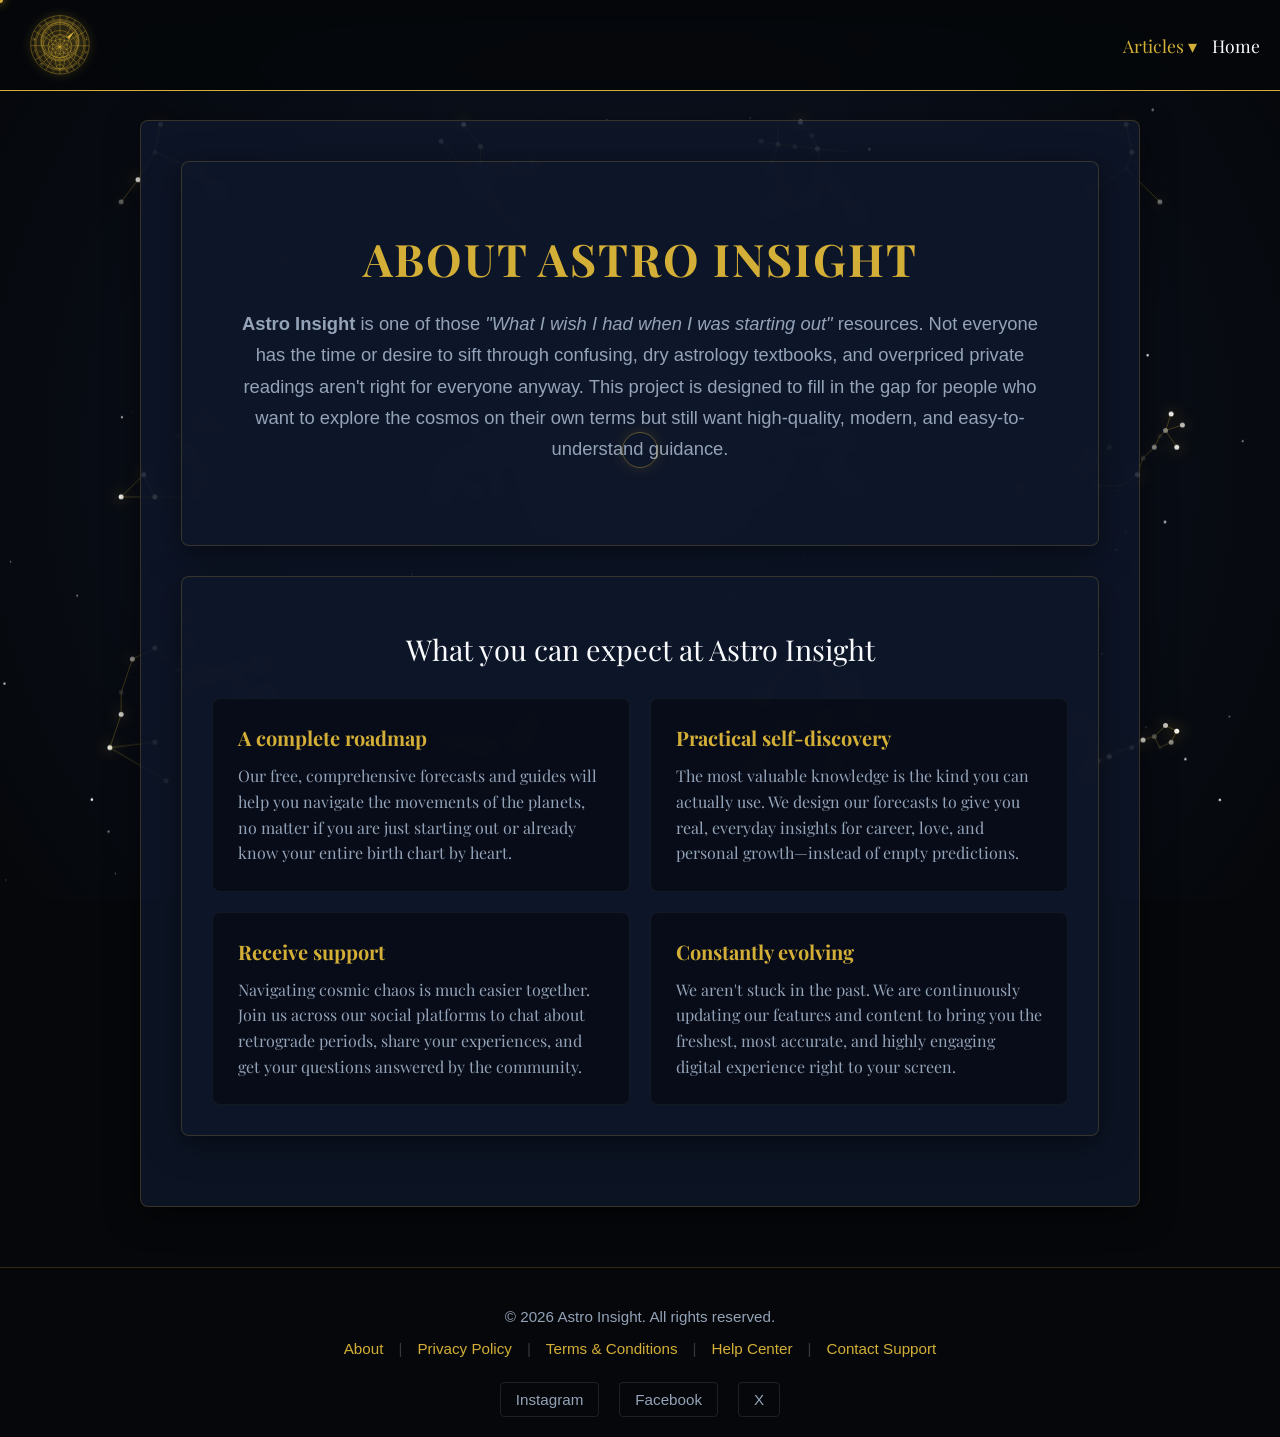
==== commit 1be18b85: "Szoc link" ====
--- a/about.html
+++ b/about.html
@@ -81,11 +81,11 @@
         <span class="divider">|</span>
         <a href="support.html">Contact Support</a>
     </div>
-<div class="social-links">
-        <a href="#" target="_blank" rel="noopener">Instagram</a>
-        <a href="#" target="_blank" rel="noopener">Facebook</a>
-        <a href="#" target="_blank" rel="noopener">X</a>
-    </div>
+     <div class="social-links">
+         <a href="https://www.instagram.com/_astroinsight_/" target="_blank" rel="noopener">Instagram</a>
+         <a href="https://www.facebook.com/profile.php?id=61589576716944" target="_blank" rel="noopener">Facebook</a>
+         <a href="https://x.com/_Astro_Insight_" target="_blank" rel="noopener">X</a>
+     </div>
 </footer>
         
     <script src="script.js?v=20260612"></script>
--- a/style.css
+++ b/style.css
@@ -66,8 +66,8 @@
 #starlight-canvas {
     display: block;
     position: fixed;
-    top: 0; left: 0;
-    width: 100vw; height: 100vh;
+    top: 15px; left: 0;
+    width: 100vw; height: calc(100vh - 15px);
     background: radial-gradient(circle at center, var(--bg-dark) 0%, var(--bg-body) 100%);
     background-size: cover;       
     background-repeat: no-repeat; 
@@ -87,9 +87,50 @@
     transition: border-color 0.8s ease;
 }
 
-.nav-logo { font-weight: bold; color: var(--glow-color); font-size: 1.5rem; text-transform: uppercase; margin-right: auto; letter-spacing: 1px; display: flex; align-items: center; gap: 25px; }
-.logo-img { height: 35px; width: auto; border-radius: 50%; border: 1px solid var(--glow-color); box-shadow: 0 0 8px rgba(212, 175, 55, 0.3); transition: transform 0.3s cubic-bezier(0.25, 1, 0.5, 1), box-shadow 0.3s ease; cursor: pointer; }
-.logo-img:hover { transform: scale(1.3); box-shadow: 0 0 15px var(--glow-color); }
+/* ==========================================
+   SITE LOGO STYLES (Synced with Aura System)
+   ========================================== */
+#site-logo-container {
+    width: 80px !important;
+    height: 80px !important;
+    min-width: 80px; /* Захист від деформації у flex-box */
+    min-height: 80px;
+    display: flex !important;
+    align-items: center;
+    justify-content: center;
+    
+    /* НАЙГОЛОВНІШИЙ РЯДОК: відсікає все, що намагається вилізти за межі 50х50 */
+    overflow: visible !important; 
+    
+    transition: opacity 0.4s ease; 
+}
+
+#site-logo-container svg {
+    width: 100% !important;
+    height: 100% !important;
+    display: block;
+    object-fit: contain; /* Гарантує, що логотип впишеться без спотворень */
+}
+
+#site-logo-container:hover svg {
+    /* При наведенні світіння стає яскравішим і ширшим (використовуємо --glow-color-mid, якщо хочеш, або просто --glow-color) */
+    filter: drop-shadow(0 0 15px var(--glow-color, #d4af37));
+    transform: scale(2.5); /* Збільшення розміру логотипу при наведенні */
+}
+
+/* Застосовуємо колір Аури до всіх ліній та контурів логотипу */
+#site-logo-container .cls-1,
+#site-logo-container .cls-3,
+#site-logo-container .cls-4 {
+    stroke: var(--glow-color, #d4af37) !important;
+    transition: stroke 0.5s ease;
+}
+
+/* Застосовуємо колір Аури до заповнених частин логотипу */
+#site-logo-container .cls-2 {
+    fill: var(--glow-color, #d4af37) !important;
+    transition: fill 0.5s ease;
+}
 
 .nav-links { display: flex; align-items: center; gap: 15px; }
 .nav-links a { color: var(--text-main); text-decoration: none; font-size: 1.1rem; transition: 0.3s; }
@@ -621,16 +662,13 @@
 .nav-logo {
     display: flex;
     align-items: center;
-    gap: 20px; 
-    text-decoration: none;
-    color: var(--glow-color, #d4af37);
-    transition: all 0.3s ease; /* Плавність для всього блоку */
+    max-height: 60px; /* Примусовий ліміт висоти для шапки, щоб вона не розтягувалася */
 }
 
 /* Базовий стан контейнера */
 .logo-svg-container {
-    width: 45px; /* Компактний розмір для шапки */
-    height: 45px;
+    width: 100px; /* Компактний розмір для шапки */
+    height: 100px;
     display: flex;
     align-items: center;
     justify-content: center;
@@ -638,6 +676,7 @@
     /* Базове легке світіння */
     filter: drop-shadow(0 0 6px var(--glow-color, rgba(212, 175, 55, 0.4)));
     transition: filter 0.4s ease, color 0.4s ease;
+    display: inline-block;
 }
 
 /* Базовий стан самого малюнка (Зум) */
@@ -939,3 +978,185 @@
     text-align: center;
     font-style: italic;
 }
+/* ==========================================
+   ASTRO INSIGHT PRELOADER (CLEANED & OPTIMIZED)
+   ========================================== */
+body.no-scroll { overflow: hidden; height: 100vh; }
+
+#astro-preloader {
+    position: fixed;
+    top: 0; left: 0; right: 0; bottom: 0;
+    width: 100vw; height: 100vh;
+    background: #050505;
+    z-index: 999999;
+    display: flex;
+    align-items: center;
+    justify-content: center;
+    transition: background 1.2s ease, opacity 0.4s ease;
+}
+
+.preloader-content {
+    display: flex;
+    flex-direction: column;
+    align-items: center;
+    width: 100%;
+    max-width: 600px; /* Гнучкий розмір замість жорсткого для захисту мобілок */
+    text-align: center;
+}
+
+/* Великий логотип по центру прелоадера */
+#intro-logo-container {
+    width: 280px; 
+    height: 280px; /* Ідеальний квадрат 1:1 */
+    display: flex;
+    justify-content: center;
+    align-items: center;
+    transform-origin: top left;
+    transition: transform 1.2s cubic-bezier(0.77, 0, 0.17, 1);
+    will-change: transform;
+}
+
+#intro-logo-container svg {
+    width: 100%; height: 100%;
+    filter: drop-shadow(0 0 30px var(--glow-color, #d4af37));
+    transform: scale(1.8);
+}
+
+#intro-logo-container .cls-1, 
+#intro-logo-container .cls-3, 
+#intro-logo-container .cls-4 {
+    stroke: var(--glow-color, #d4af37) !important;
+}
+#intro-logo-container .cls-2 {
+    fill: var(--glow-color, #d4af37) !important;
+}
+
+/* Напис Astro Insight на прелоадері */
+.intro-title {
+    margin-top: -20px; /* Підтягуємо текст до квадрата */
+    font-size: 4rem;
+    color: var(--glow-color, #d4af37);
+    text-transform: uppercase;
+    text-shadow: 0 0 20px var(--glow-color, #d4af37);
+    opacity: 0;
+    display: inline-block;
+    transform-origin: top left;
+    margin-left: 0; 
+    white-space: nowrap; /* Забороняємо перенос тексту */
+    animation: textReveal 1.5s ease-out forwards 0.3s;
+    transition: transform 1.2s cubic-bezier(0.77, 0, 0.17, 1), opacity 0.5s ease;
+}
+
+@keyframes textReveal {
+    0% { letter-spacing: 30px; opacity: 0; }
+    100% { letter-spacing: 2px; opacity: 1; }
+}
+
+/* ==========================================
+   СТИЛІ ДЛЯ ТЕКСТУ В ШАПЦІ (Місце посадки)
+   ========================================== */
+.nav-title {
+    font-size: 1.5rem;
+    font-weight: bold;
+    color: var(--glow-color, #d4af37);
+    text-transform: uppercase;
+    letter-spacing: 2px;
+    margin-left: 10px; /* Безпечний та гармонійний відступ */
+    text-shadow: 0 0 8px var(--glow-color, #d4af37);
+    transition: color 0.5s ease, text-shadow 0.5s ease;
+}
+
+/* ==========================================
+   МОБІЛЬНА АДАПТАЦІЯ ДЛЯ ПРЕЛОАДЕРА
+   ========================================== */
+@media (max-width: 768px) {
+    #intro-logo-container {
+        width: 300px;  /* Пропорційне зменшення для телефонів */
+        height: 300px; 
+    }
+    .intro-title {
+        font-size: 2.2rem;
+        margin-top: 10px;
+    }
+    .nav-title {
+        font-size: 1.2rem;
+        margin-left: 8px;
+    }
+}
+/* =========================================
+   CUSTOM COSMIC CURSOR (Astro Insight)
+   ========================================= */
+
+/* Застосовуємо ТІЛЬКИ для пристроїв із точною мишкою (ПК/Ноутбуки) */
+@media (pointer: fine) {
+    /* Жорстко ховаємо ВСІ системні курсори (стрілки, ручки, палички) на ВСІХ елементах */
+    *, *::before, *::after {
+        cursor: none !important;
+    }
+    
+    #cursor-dot, #cursor-aura {
+        position: fixed;
+        top: 0;
+        left: 0;
+        pointer-events: none; /* ДУЖЕ ВАЖЛИВО: дозволяє клікати крізь курсор */
+        border-radius: 50%;
+        z-index: 99999; /* Поверх усіх інших елементів */
+        transform: translate(-50%, -50%); /* Центруємо відносно координат */
+    }
+
+    /* Центральна зірочка (рухається миттєво) */
+    #cursor-dot {
+        width: 6px;
+        height: 6px;
+        background-color: var(--glow-color, #d4af37);
+        box-shadow: 0 0 10px var(--glow-color, #d4af37);
+    }
+
+    /* Орбіта/Аура (рухається із затримкою) */
+    #cursor-aura {
+        width: 36px;
+        height: 36px;
+        border: 1px solid rgba(212, 175, 55, 0.4);
+        box-shadow: 0 0 15px rgba(212, 175, 55, 0.15);
+        transition: width 0.3s ease, height 0.3s ease, background-color 0.3s ease;
+        will-change: transform; /* Підказка для браузера: вмикає GPU-прискорення */
+    }
+
+    /* Стан "Увага": коли курсор наведено на посилання чи кнопку */
+    #cursor-aura.hovering {
+        width: 55px;
+        height: 55px;
+        background-color: rgba(212, 175, 55, 0.1);
+        border-color: var(--glow-color, #d4af37);
+    }
+}
+/* =========================================
+   КАСТОМІЗАЦІЯ ТЕКСТУ ТА ВВОДУ
+   ========================================= */
+
+/* 1. Золота блимаюча каретка для полів вводу */
+input, textarea {
+    caret-color: var(--glow-color, #d4af37);
+}
+
+/* 2. Космічне золоте виділення тексту */
+::selection {
+    background-color: rgba(212, 175, 55, 0.4); /* Напівпрозорий золотий */
+    color: #fff; /* Текст стає білим для контрасту */
+    text-shadow: 0 0 5px rgba(212, 175, 55, 0.8); /* Легке світіння виділеного тексту */
+}
+
+/* 3. Ховаємо стандартний текстовий курсор */
+p, h1, h2, h3, h4, h5, h6, span, li, input, textarea {
+    cursor: none;
+}
+
+/* 4. Новий стан Аури над текстом (Витягується в лінію) */
+#cursor-aura.text-hover {
+    width: 4px;
+    height: 28px; /* Робимо високим */
+    border-radius: 2px;
+    background-color: rgba(212, 175, 55, 0.6);
+    border: none;
+    box-shadow: 0 0 10px var(--glow-color, #d4af37);
+}
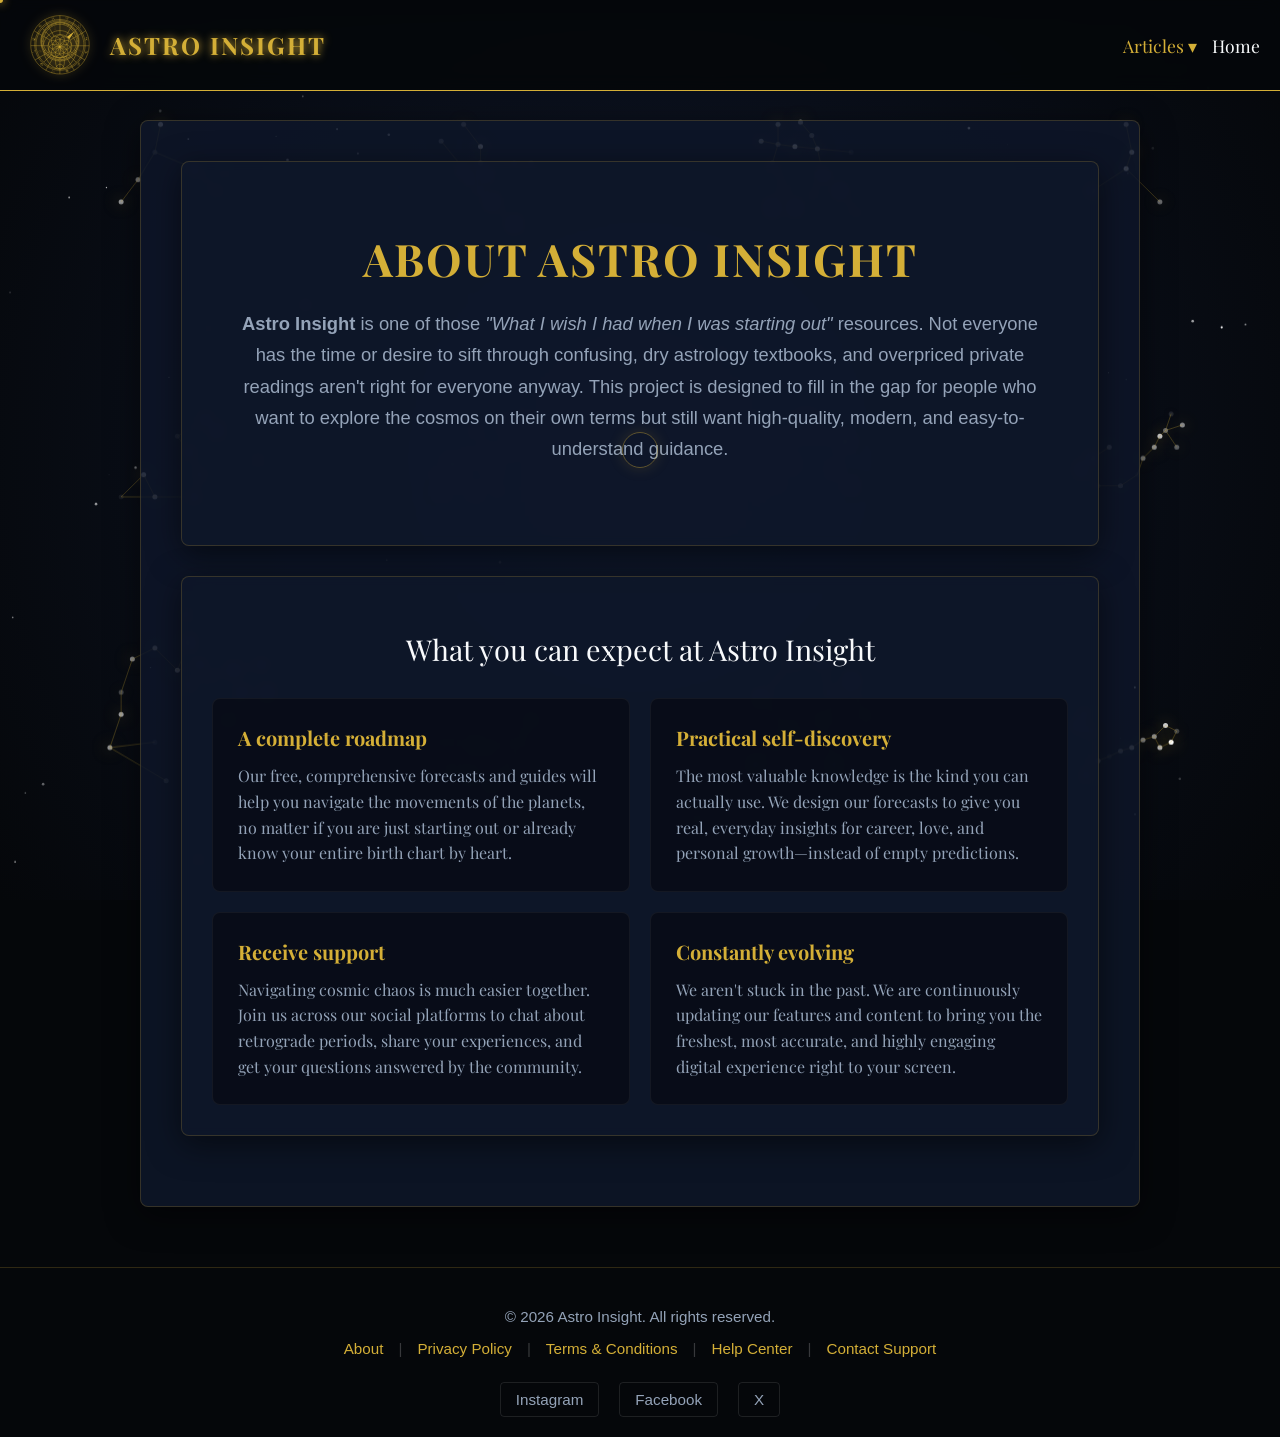
==== commit ef3b7dcb: "Astro Insight vissza lett pakolva" ====
--- a/about.html
+++ b/about.html
@@ -16,6 +16,7 @@
         <a href="index.html" class="nav-logo-link" style="text-decoration: none; color: inherit; display: inline-flex;">
             <div class="nav-logo">
                 <div class="logo-svg-container" id="site-logo-container"></div>
+                <span class="nav-title">Astro Insight</span>
             </div>
         </a>
         
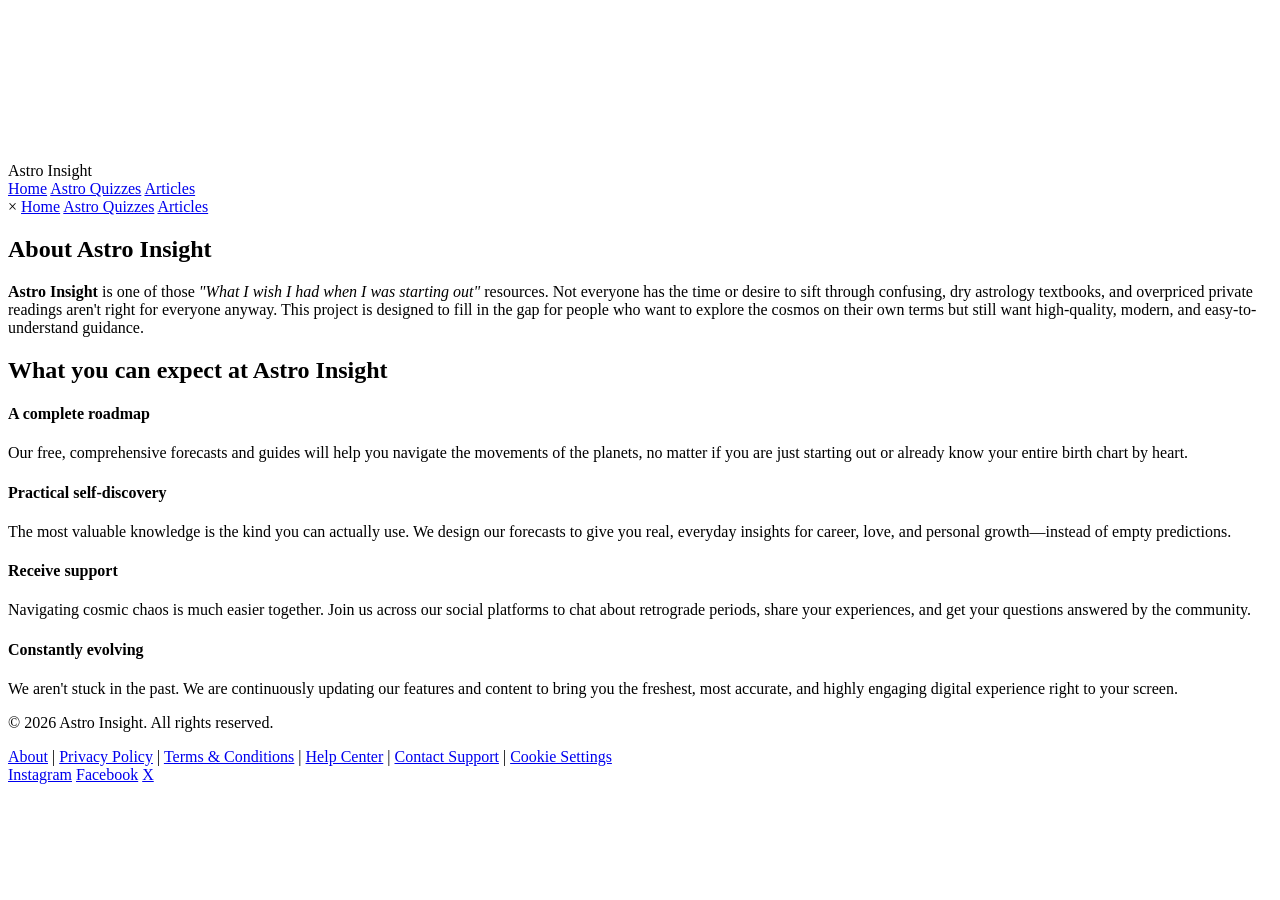
==== commit 417f03bc: "BigUpdate Pages mappa első fájla" ====
--- a/about.html
+++ b/about.html
@@ -3,38 +3,88 @@
 <head>
     <meta charset="UTF-8">
     <meta name="viewport" content="width=device-width, initial-scale=1.0">
+        <script>
+        window.dataLayer = window.dataLayer || [];
+        function gtag() { dataLayer.push(arguments); }
+        window.gtag = gtag;
+
+        (function () {
+            var COOKIE_KEY = 'astro_cookie_consent';
+            var isGPCActivated = !!(navigator.globalPrivacyControl || window.globalPrivacyControl);
+            var savedConsent = localStorage.getItem(COOKIE_KEY);
+
+            function getConsentPayload(state) {
+                var isGranted = state === 'granted';
+                var isNecessary = state === 'necessary';
+                return {
+                    'analytics_storage': isGranted ? 'granted' : 'denied',
+                    'ad_storage': isGranted ? 'granted' : 'denied',
+                    'ad_user_data': isGranted ? 'granted' : 'denied',
+                    'ad_personalization': isGranted ? 'granted' : 'denied',
+                    'functionality_storage': (isGranted || isNecessary) ? 'granted' : 'denied',
+                    'personalization_storage': (isGranted || isNecessary) ? 'granted' : 'denied',
+                    'security_storage': 'granted',
+                    'restricted_data_processing': !isGranted
+                };
+            }
+
+            var initialState;
+            if (isGPCActivated) {
+                localStorage.setItem(COOKIE_KEY, 'denied');
+                initialState = 'denied';
+            } else if (savedConsent === 'granted' || savedConsent === 'denied' || savedConsent === 'necessary') {
+                initialState = savedConsent;
+            } else {
+                initialState = 'denied';
+            }
+            gtag('consent', 'default', getConsentPayload(initialState));
+
+            window.__astroConsent = {
+                COOKIE_KEY: COOKIE_KEY,
+                isGPCActivated: isGPCActivated,
+                savedConsent: savedConsent,
+                getConsentPayload: getConsentPayload
+            };
+        })();
+    </script>
     <title>About | Astro Insight</title>
     <link href="https://fonts.googleapis.com/css2?family=Playfair+Display:ital,wght@0,400;0,700;1,400&display=swap" rel="stylesheet">
-    <link rel="stylesheet" href="style.css">
-</head>
+    <link rel="stylesheet" href="../css/style.css?v=20260901">
+<!-- === ASTRO INSIGHT FAVICON & APP SET === -->
+<link rel="icon" type="image/x-icon" href="../icon/logo.ico">
+<link rel="icon" type="image/png" sizes="192x192" href="../icon/icon-192.png">
+<link rel="apple-touch-icon" sizes="180x180" href="../icon/apple-touch-icon.png">
+<meta name="theme-color" content="#0f172a"> </head>
 <body>
 
     <!-- МАГІЧНИЙ ФОН (Додано) -->
     <canvas id="starlight-canvas"></canvas>
-
-    <nav class="navbar">
-        <a href="index.html" class="nav-logo-link" style="text-decoration: none; color: inherit; display: inline-flex;">
+<nav class="navbar">
+        <a href="../index.html" class="nav-logo-link" style="text-decoration: none; color: inherit; display: inline-flex;">
             <div class="nav-logo">
                 <div class="logo-svg-container" id="site-logo-container"></div>
                 <span class="nav-title">Astro Insight</span>
             </div>
         </a>
-        
+
         <div class="nav-links" id="desktopNav">
-            <div class="nav-dropdown">
-                <a href="articles.html" class="dropbtn" style="color: var(--glow-color);">Articles ▾</a>
-                <div class="dropdown-content">
-                    <a href="zodiacs.html">Zodiac Signs</a>
-                    <a href="planet.html">Planets</a>
-                </div>
-            </div>
-            <a href="index.html">Home</a>
-        </div>
+            <a href="../index.html">Home</a>
+            <a href="../pages/quiz.html">Astro Quizzes</a>
+            <a href="../pages/articles.html">Articles</a>
+        </div> 
 
         <div class="hamburger" onclick="toggleMobileMenu()">
             <span></span><span></span><span></span>
         </div>
     </nav>
+
+    <div class="mobile-menu" id="mobileMenu">
+        <span class="close-menu" onclick="toggleMobileMenu()">&times;</span>
+        
+        <a href="../index.html" onclick="toggleMobileMenu()">Home</a>
+        <a href="../pages/quiz.html" onclick="toggleMobileMenu()">Astro Quizzes</a>
+        <a href="../pages/articles.html" onclick="toggleMobileMenu()">Articles</a>
+    </div>
 
     <main class="about-container">
         <!-- Вступний текст -->
@@ -81,6 +131,8 @@
         <a href="helpcenter.html">Help Center</a>
         <span class="divider">|</span>
         <a href="support.html">Contact Support</a>
+        <span class="divider">|</span>
+        <a href="#" onclick="localStorage.removeItem('astro_cookie_consent'); location.reload(); return false;">Cookie Settings</a>
     </div>
      <div class="social-links">
          <a href="https://www.instagram.com/_astroinsight_/" target="_blank" rel="noopener">Instagram</a>
@@ -89,6 +141,7 @@
      </div>
 </footer>
         
-    <script src="script.js?v=20260612"></script>
+    <script src="../js/script.js?v=20260901"></script>
+<script src="../js/cookie-consent.js"></script>
 </body>
 </html>
